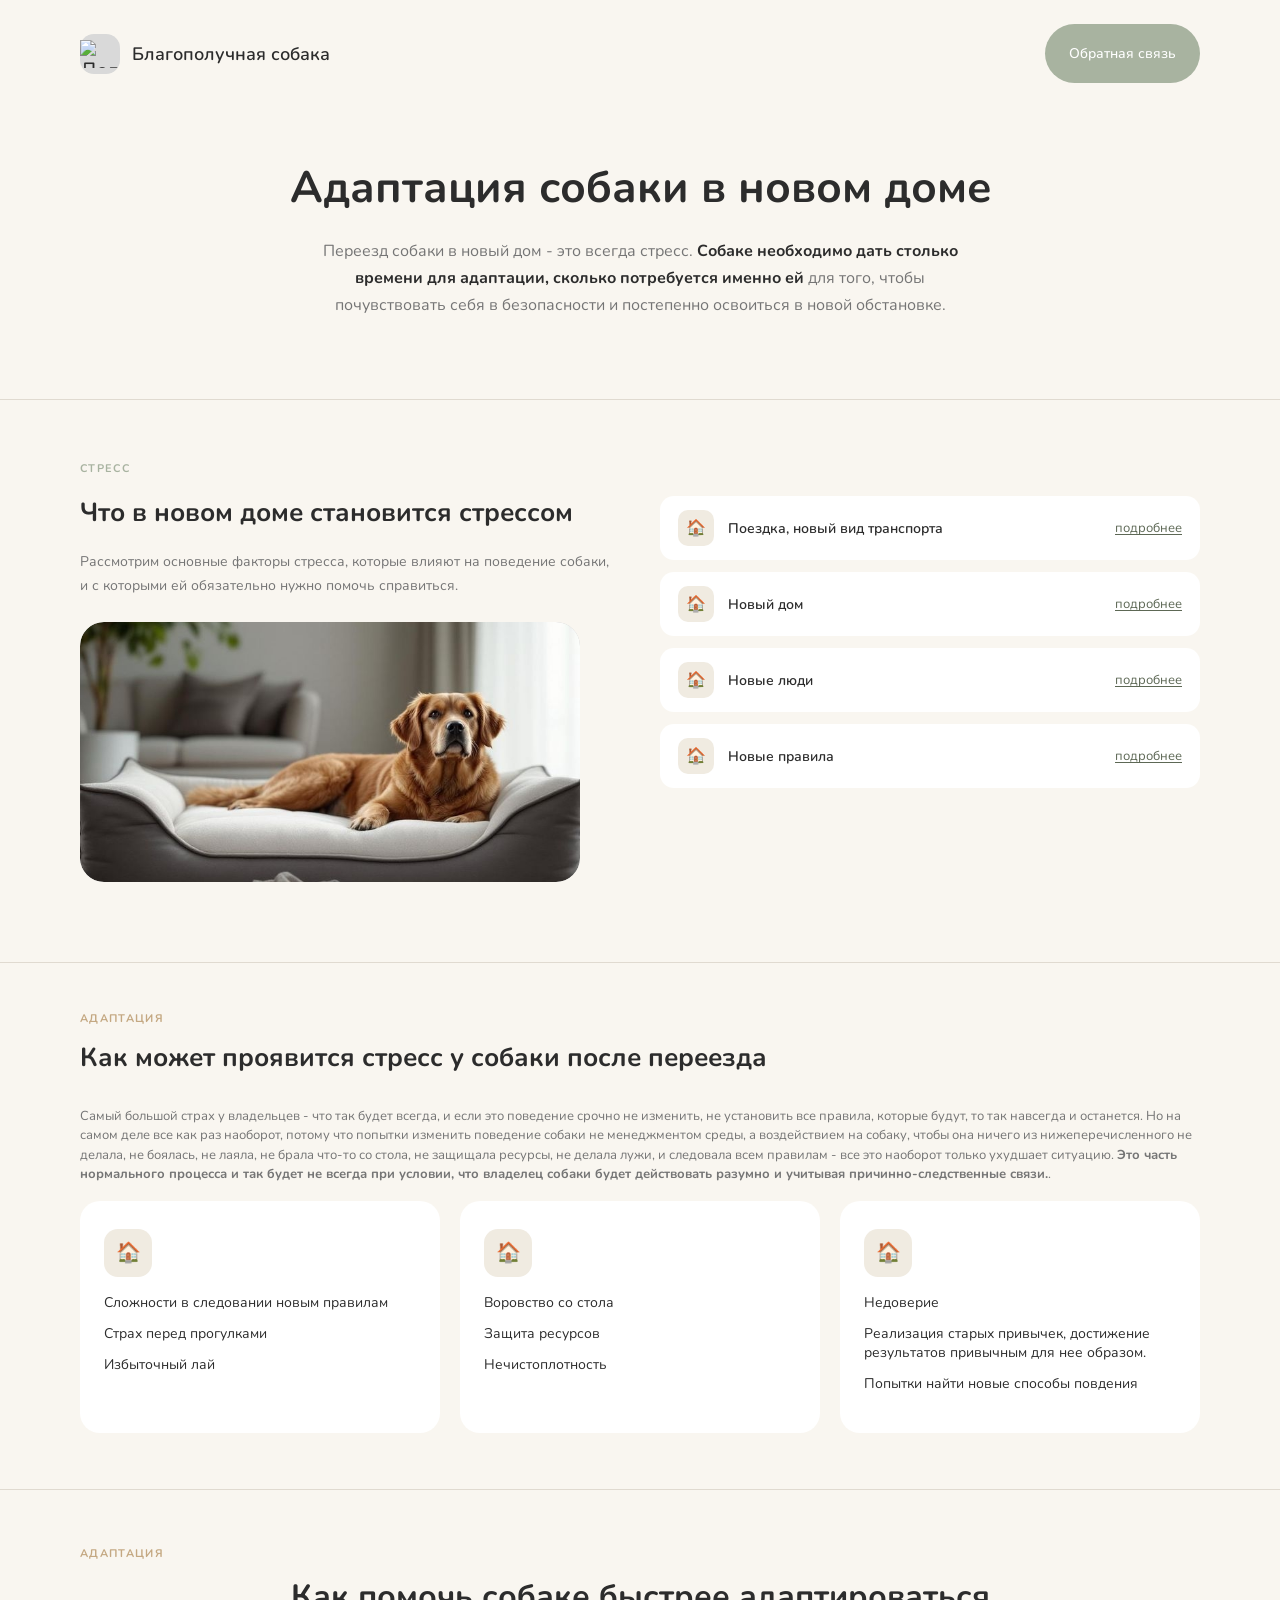
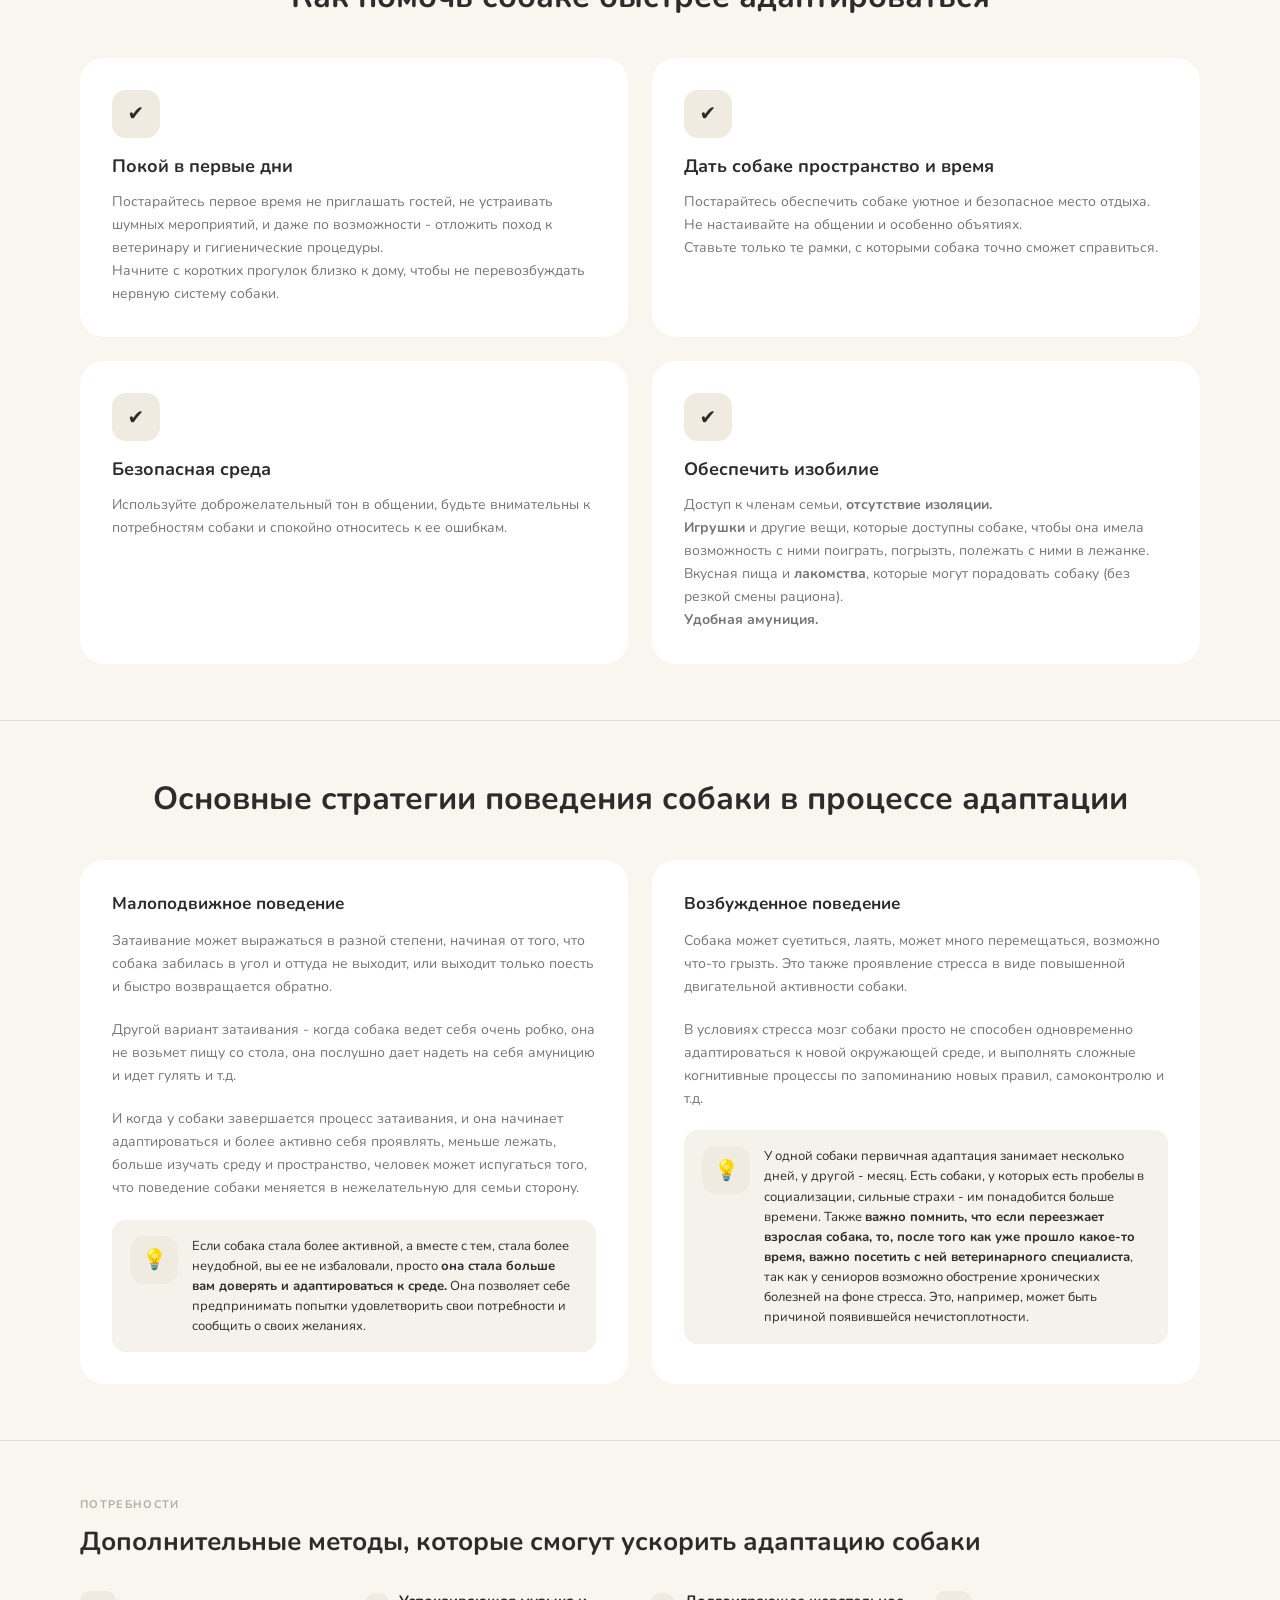
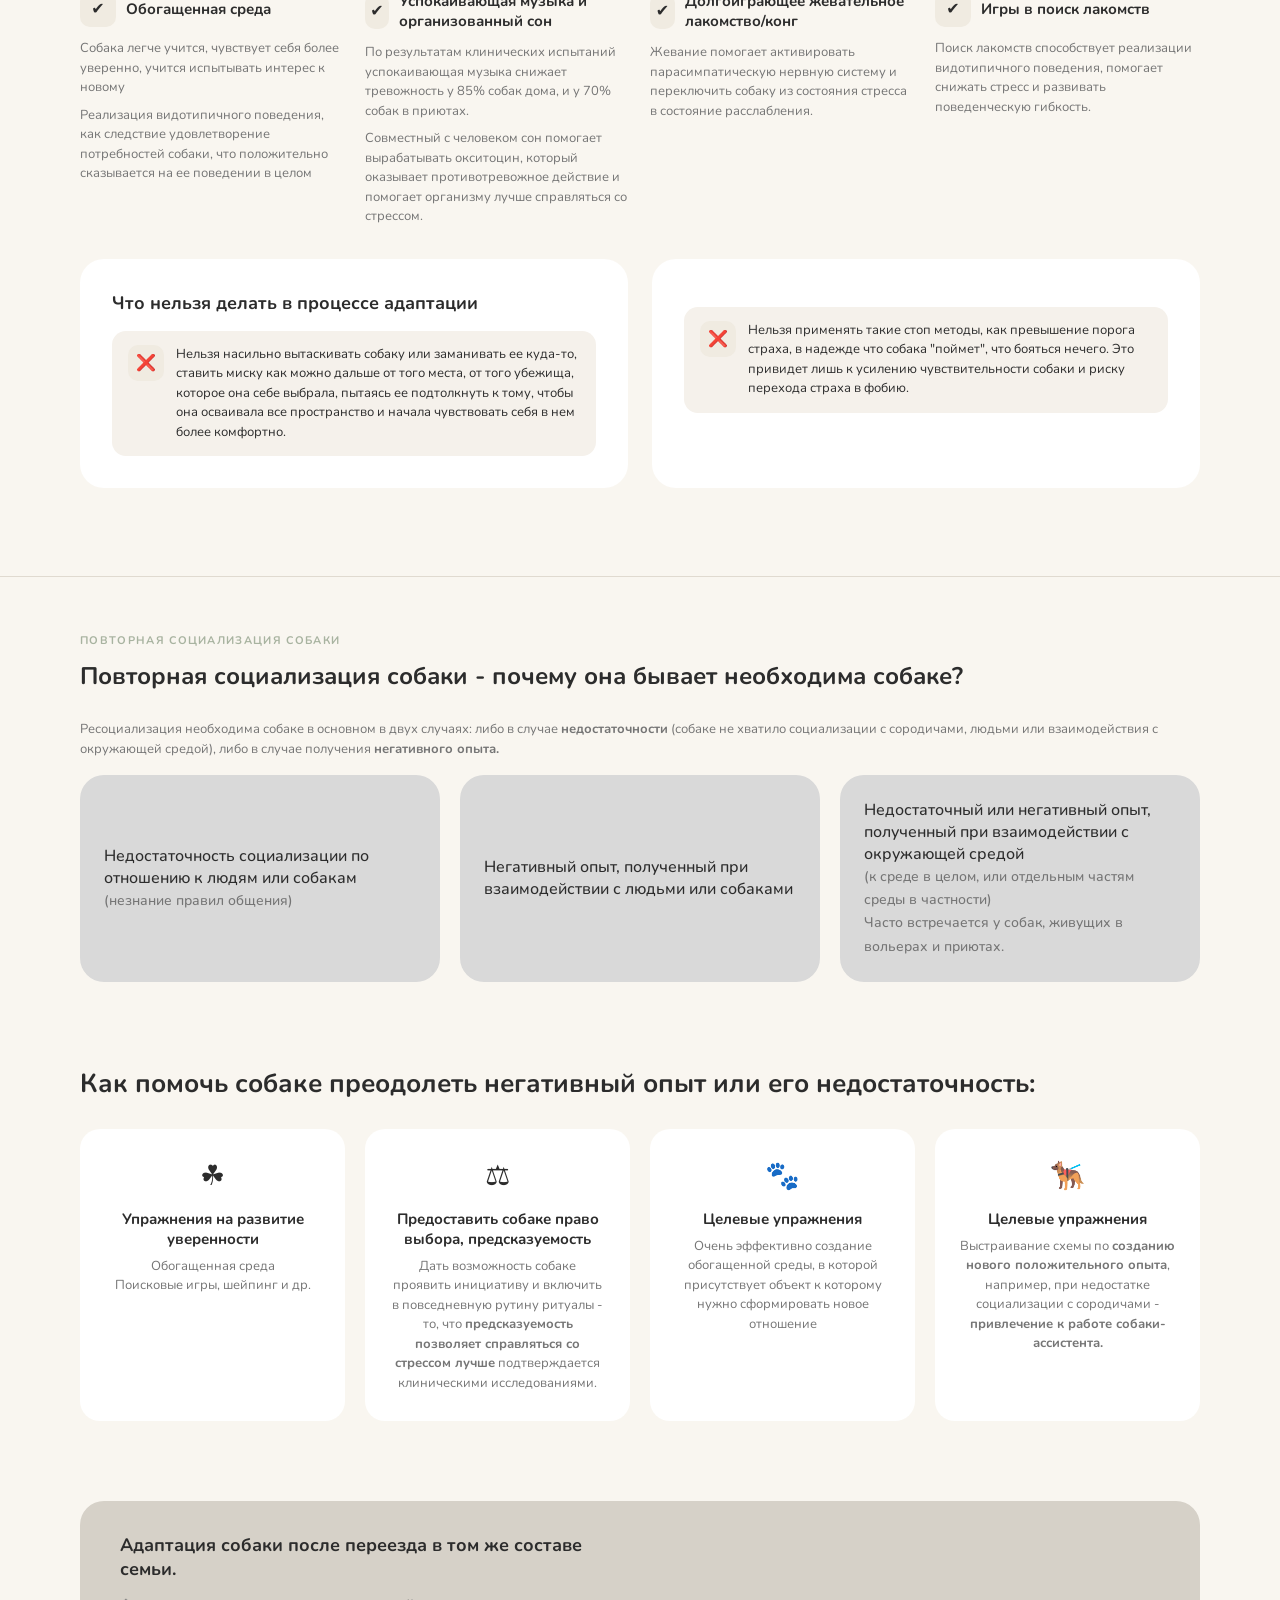
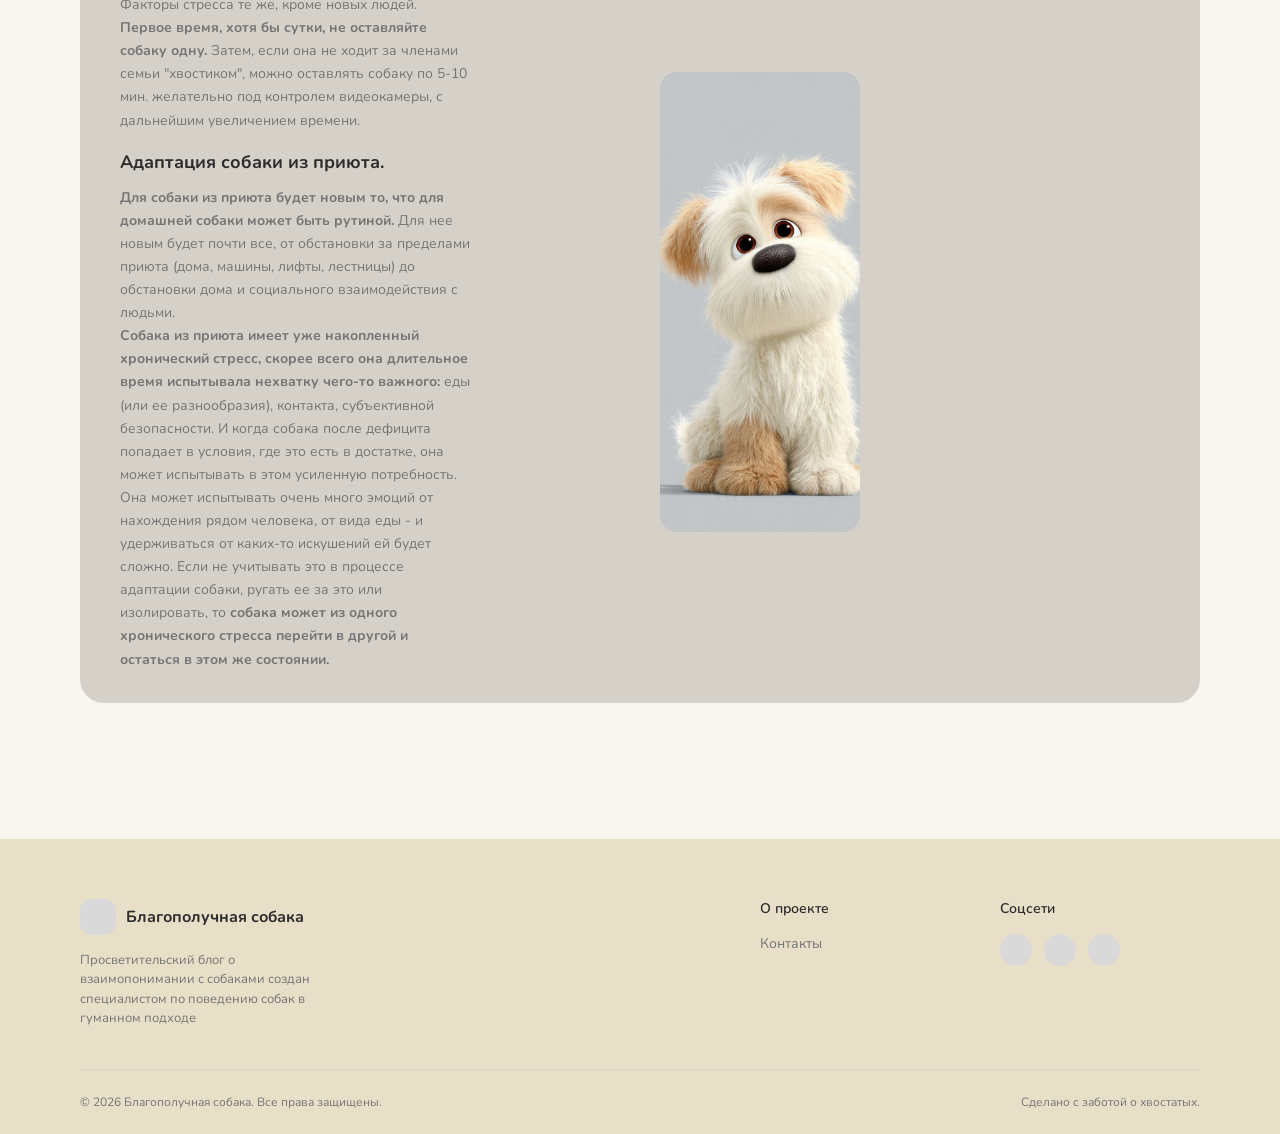
==== adaptation/Адаптация_собаки_—_Благополучная_собака.html @ 2e73b48c "Refactor site structure with shared header and split CSS - Created css/common.css for unified design" ====
<!DOCTYPE html>
<html lang="ru">
<head>
    <meta charset="UTF-8" />
    <meta name="viewport" content="width=device-width, initial-scale=1.0" />
    <title>Благополучная собака — Адаптация собаки в новом доме</title>
    <link rel="preconnect" href="https://fonts.googleapis.com" />
    <link rel="preconnect" href="https://fonts.gstatic.com" crossorigin />
    <link href="https://fonts.googleapis.com/css2?family=Nunito:wght@400;500;600;700;800&display=swap" rel="stylesheet" />
<link rel="stylesheet" href="../css/common.css">
    <link rel="stylesheet" href="./style_adaptation.css">
</head>
<body class="page">

<!-- ОБЩИЙ HEADER (одинаков на всех страницах) -->
        <header class="container header">
            <a class="header-left" href="%(p)sindex.html">
                <div class="logo-circle">
                    <img src="%(p)slogo.png" alt="Логотип — Благополучная собака">
                </div>
                <div class="brand-name">Благополучная собака</div>
            </a>
            <div class="header-right">
                <nav class="nav"></nav>
                <a href="https://forms.gle/RQvBHuGSBAH4rzZR6" class="header-contacts-btn">Обратная связь</a>
            </div>
        </header>

    <main>

        <!-- ====== ARTICLE HERO ====== -->
        <div class="container">
            <div class="article-hero">
                <h1 class="article-hero-title">Адаптация собаки в новом доме</h1>
                <p class="article-hero-lead">
                    Переезд собаки в новый дом - это всегда стресс. <strong>Собаке необходимо дать столько времени для адаптации, сколько потребуется именно ей</strong> для того, чтобы почувствовать себя в безопасности и постепенно освоиться в новой обстановке.
                </p>
            </div>
        </div>

        <hr class="section-divider" />

        <!-- ====== ЧТО СТАНОВИТСЯ СТРЕССОМ ====== -->
        <div class="container">
            <div class="stress-section">
                <span class="section-label">СТРЕСС</span>
                <div class="stress-grid">
                    <div class="stress-left">
                        <h2 class="stress-section-title">Что в новом доме становится стрессом</h2>
                        <p class="stress-text">
                            Рассмотрим основные факторы стресса, которые влияют на поведение собаки, и с которыми ей обязательно нужно помочь справиться.
                        </p>
						<div class="detail-hero-img">
							<img src="./adaptation_assets/calm-dog2.jpg" alt="Собака расслаблена" loading="lazy">
						</div>
                    </div>
                    <div class="stress-right">
                        <div class="stress-item">
                            <div class="stress-item-icon">🏠</div>
                            <div class="stress-item-body">
                                <span class="stress-item-text">Поездка, новый вид транспорта</span>
                                <button type="button" class="stress-item-more" data-stress-detail="Поездка на автомобиле или другом виде транспорте может быть для собаки первой и это само по себе может быть стрессом. Стресс снижается, если есть возможность знакомства с автомобилем, потепенного приучения к поездке и чтобы знакомый человек был рядом.">подробнее</button>
                            </div>
                        </div>
                        <div class="stress-item">
                            <div class="stress-item-icon">🏠</div>
                            <div class="stress-item-body">
                                <span class="stress-item-text">Новый дом</span>
                                <button type="button" class="stress-item-more" data-stress-detail="Новая обстановка и запахи. Если собака попала домой с улицы, то для нее этот стресс фактор будет более выражен, так как новым для нее будет все: понимание что такое мебель, почему пространство разделено и т.д. В идеале познакомить собаку с домом заранее, дать возможность все обнюхать, пожевать какое-то лакомство, поиграть в поиск, включить успокаивающую музыку и др.">подробнее</button>
                            </div>
                        </div>
                        <div class="stress-item">
                            <div class="stress-item-icon">🏠</div>
                            <div class="stress-item-body">
                                <span class="stress-item-text">Новые люди</span>
                                <button type="button" class="stress-item-more" data-stress-detail="Если вы хотите пригласить собаку в свою семью, лучше приехать к собаке для знакомства заранее, в идеале - несколько раз, чтобы познакомиться друг с другом, погулять, предложить приятные совместные впечатления и создать базу для дальнейших доверительных отношений.">подробнее</button>
                            </div>
                        </div>
                        <div class="stress-item">
                            <div class="stress-item-icon">🏠</div>
                            <div class="stress-item-body">
                                <span class="stress-item-text">Новые правила</span>
                                <button type="button" class="stress-item-more" data-stress-detail="В каждом доме могут быть свои правила к которым собаке нужно будет постепенно адаптироваться, тем более если для собаки будет новым даже само понятие дома. Главное условие здесь - снижение требований к собаке.">подробнее</button>
                            </div>
                        </div>
                    </div>
                </div>
            </div>
        </div>

        <hr class="section-divider" />

        <!-- ====== ИСТОРИЯ / ОТКУДА ПРИЕХАЛА ====== -->
        <div class="container">
            <div class="history-section">
                <span class="history-label">АДАПТАЦИЯ</span>
                <h2 class="history-title">Как может проявится стресс у собаки после переезда</h2>
                <p class="history-card-text">Самый большой страх у владельцев - что так будет всегда, и если это поведение срочно не изменить, не установить все правила, которые будут, то так навсегда и останется. Но на самом деле все как раз наоборот, потому что попытки изменить поведение собаки не менеджментом среды, а воздействием на собаку, чтобы она ничего из нижеперечисленного не делала, не боялась, не лаяла, не брала что-то со стола, не защищала ресурсы, не делала лужи, и следовала всем правилам - все это наоборот только ухудшает ситуацию. <strong>Это часть нормального процесса и так будет не всегда при условии, что владелец собаки будет действовать разумно и учитывая причинно-следственные связи.</strong>. </p>
                <div class="history-cards">
                    <div class="history-card">
                        <div class="history-card-icon">🏠</div>
                        <div class="history-card-title">Сложности в следовании новым правилам</div>
                        <div class="history-card-title">Страх перед прогулками</div>
                        <div class="history-card-title">Избыточный лай</div>

                     </div>
                    <div class="history-card">
                        <div class="history-card-icon">🏠</div>
                        <div class="history-card-title">Воровство со стола</div>
                        <div class="history-card-title">Защита ресурсов</div>
                        <div class="history-card-title">Нечистоплотность</div>

                    </div>
                    <div class="history-card">
                        <div class="history-card-icon">🏠</div>
                        <div class="history-card-title">Недоверие</div>
                        <div class="history-card-title">Реализация старых привычек, достижение результатов привычным для нее образом.</div>
                        <div class="history-card-title">Попытки найти новые способы повдения</div>
                        
                    </div>
                  
                </div>
            </div>
        </div>

        <hr class="section-divider" />

        <!-- ====== АДАПТАЦИЯ ====== -->
        <div class="container">
            <div class="prepare-section">
                <span class="history-label">АДАПТАЦИЯ</span>
                <h2 class="prepare-section-title">Как помочь собаке быстрее адаптироваться</h2>
                <div class="prepare-grid">
                    <div class="prepare-card">
                        <div class="history-card-icon">✔️</div>
                        <h3 class="prepare-card-title">Покой в первые дни</h3>
                        <p class="prepare-card-text">Постарайтесь первое время не приглашать гостей, не устраивать шумных мероприятий, и даже по возможности - отложить поход к ветеринару и гигиенические процедуры.</p>
                        <p class="prepare-card-text">Начните с коротких прогулок близко к дому, чтобы не перевозбуждать нервную систему собаки.</p>
                    </div>
                    <div class="prepare-card">
                        <div class="history-card-icon">✔️</div>
                        <h3 class="prepare-card-title">Дать собаке пространство и время</h3>
                        <p class="prepare-card-text">Постарайтесь обеспечить собаке уютное и безопасное место отдыха.</p>
                        <p class="prepare-card-text">Не настаивайте на общении и особенно объятиях.</p>
                        <p class="prepare-card-text">Ставьте только те рамки, с которыми собака точно сможет справиться.</p>
                    </div>
                    <div class="prepare-card">
                        <div class="history-card-icon">✔️</div>
                        <h3 class="prepare-card-title">Безопасная среда</h3>
                        <p class="prepare-card-text">Используйте доброжелательный тон в общении, будьте внимательны к потребностям собаки и спокойно относитесь к ее ошибкам.</p>
                    </div>
                    <div class="prepare-card">
                        <div class="history-card-icon">✔️</div>
                        <h3 class="prepare-card-title">Обеспечить изобилие</h3>
                        <p class="prepare-card-text">Доступ к членам семьи, <strong>отсутствие изоляции.</strong></p>
                        <p class="prepare-card-text"><strong>Игрушки</strong> и другие вещи, которые доступны собаке, чтобы она имела возможность с ними поиграть, погрызть, полежать с ними в лежанке.</p>
                        <p class="prepare-card-text">Вкусная пища и <strong>лакомства</strong>, которые могут порадовать собаку (без резкой смены рациона).</p>
                        <p class="prepare-card-text"><strong>Удобная амуниция.</strong></p>

                    </div>
                </div>
            </div>
        </div>

        <hr class="section-divider" />

        <!-- ====== ПЕРВЫЕ ДНИ ====== -->
        <div class="container">
            <div class="first-days-section" style="padding-top: 56px;">
                <h2 class="prepare-section-title">Основные стратегии поведения собаки в процессе адаптации</h2>
                <div class="first-days-grid">
                    <div class="first-days-card">
                        <h3 class="first-days-card-title">Малоподвижное поведение</h3>
                        <p class="first-days-card-text">
                            Затаивание может выражаться в разной степени, начиная от того, что собака забилась в угол и оттуда не выходит, или выходит только поесть и быстро возвращается обратно.</p>
                        <p class="first-days-card-text">
                            Другой вариант затаивания - когда собака ведет себя очень робко, она не возьмет пищу со стола, она послушно дает надеть на себя амуницию и идет гулять и т.д.</p>
                            <p class="first-days-card-text">
                            И когда у собаки завершается процесс затаивания, и она начинает адаптироваться и более активно себя проявлять, меньше лежать, больше изучать среду и пространство, человек может испугаться того, что поведение собаки меняется в нежелательную для семьи сторону.</p>
                            <div class="first-days-tip">
                            <div class="first-days-tip-icon">💡</div>
                            <p class="first-days-tip-text">Если собака стала более активной, а вместе с тем, стала более неудобной, вы ее не избаловали, просто <strong>она стала больше вам доверять и адаптироваться к среде.</strong> Она позволяет себе предпринимать попытки удовлетворить свои потребности и сообщить о своих желаниях.</p>
                        </div>
                    </div>
                    <div class="first-days-card">
                        <h3 class="first-days-card-title">Возбужденное поведение</h3>
                        <p class="first-days-card-text">
                            Собака может суетиться, лаять, может много перемещаться, возможно что-то грызть. Это также проявление стресса в виде повышенной двигательной активности собаки.</p>
                        </p>
                        <p class="first-days-card-text">В условиях стресса мозг собаки просто не способен одновременно адаптироваться к новой окружающей среде, и выполнять сложные когнитивные процессы по запоминанию новых правил, самоконтролю и т.д.</p>
                        <div class="first-days-tip">
                            <div class="first-days-tip-icon">💡</div>
                            <p class="first-days-tip-text">У одной собаки первичная адаптация занимает несколько дней, у другой - месяц. Есть собаки, у которых есть пробелы в социализации, сильные страхи - им понадобится больше времени. Также <strong>важно помнить, что если переезжает взрослая собака, то, после того как уже прошло какое-то время, важно посетить с ней ветеринарного специалиста</strong>, так как у сениоров возможно обострение хронических болезней на фоне стресса. Это, например, может быть причиной появившейся нечистоплотности.</p>
                        </div>
                    </div>
                </div>
            </div>
        </div>

        <!-- ====== БЛОК БЕЗОПАСНОСТЬ ====== -->


        <hr class="section-divider" />

        <!-- ====== АДАПТАЦИЯ ====== -->
        <div class="container">
            <div class="needs-section" style="padding-top: 56px;">
                <span class="needs-label">ПОТРЕБНОСТИ</span>
                <h2 class="needs-title">Дополнительные методы, которые смогут ускорить адаптацию собаки</h2>
                
                <div class="needs-row">
                    <div class="need-item">
                        <div class="need-icon-wrap">
                            <div class="need-icon">✔️</div>
                            <span class="need-title">Обогащенная среда</span>
                        </div>
                        <p class="need-text">Собака легче учится, чувствует себя более уверенно, учится испытывать интерес к новому</p>
                        <p class="need-text">Реализация видотипичного поведения, как следствие удовлетворение потребностей собаки, что положительно сказывается на ее поведении в целом</p>
                    </div>
                    <div class="need-item">
                        <div class="need-icon-wrap">
                            <div class="need-icon">✔️</div>
                            <span class="need-title">Успокаивающая музыка и организованный сон</span>
                        </div>
                        <p class="need-text">По результатам клинических испытаний успокаивающая музыка снижает тревожность у 85% собак дома, и у 70% собак в приютах.</p>
                        <p class="need-text">Совместный с человеком сон помогает вырабатывать окситоцин, который оказывает противотревожное действие и помогает организму лучше справляться со стрессом.</p>
                    </div>
                    <div class="need-item">
                        <div class="need-icon-wrap">
                            <div class="need-icon">✔️</div>
                            <span class="need-title">Долгоиграющее жевательное лакомство/конг</span>
                        </div>
                        <p class="need-text">Жевание помогает активировать парасимпатическую нервную систему и переключить собаку из состояния стресса в состояние расслабления.</p>
                    </div>
                    <div class="need-item">
                        <div class="need-icon-wrap">
                            <div class="need-icon">✔️</div>
                            <span class="need-title">Игры в поиск лакомств</span>
                        </div>
                        <p class="need-text">Поиск лакомств способствует реализации видотипичного поведения, помогает снижать стресс и развивать поведенческую гибкость.</p>
                    </div>
                </div>

                <!-- Как общаться / Баланс -->
                <div class="info-two-col">
                    <div class="info-col-card">
                        <h4 class="info-col-title">Что нельзя делать в процессе адаптации</h4>
                        <div class="info-col-tip">
                            <div class="info-col-tip-icon">❌</div>
                            <p class="info-col-tip-text">Нельзя насильно вытаскивать собаку или заманивать ее куда-то, ставить миску как можно дальше от того места, от того убежища, которое она себе выбрала, пытаясь ее подтолкнуть к тому, чтобы она осваивала все пространство и начала чувствовать себя в нем более комфортно.</p>
                        </div>
                    </div>
                    <div class="info-col-card">
                        <div class="info-col-tip">
                            <div class="info-col-tip-icon">❌</div>
                            <p class="info-col-tip-text">Нельзя применять такие стоп методы, как превышение порога страха, в надежде что собака "поймет", что бояться нечего. Это привидет лишь к усилению чувствительности собаки и риску перехода страха в фобию.</p>
                        </div>
                    </div>
                       
                    </div>
                </div>
            </div>
        </div>

        <hr class="section-divider" />

        <!-- ====== ЧТО УХУДШАЕТ ====== -->
        <div class="container">
            <div class="worsens-section" style="padding-top: 56px;">
                <span class="worsens-label">Повторная социализация собаки</span>
                <h2 class="worsens-title">Повторная социализация собаки - почему она бывает необходима собаке?</h2>
                <div class="worsens-card-text">Ресоциализация необходима собаке в основном в двух случаях: либо в случае <strong>недостаточности</strong> (собаке не хватило социализации с сородичами, людьми или взаимодействия с окружающей средой), либо в случае получения <strong>негативного опыта.</strong></div>
                <div class="worsens-grid">
                    <div class="worsens-card">Недостаточность социализации по отношению к людям или собакам
                        <p class="prepare-card-text">(незнание правил общения)</div>
                    <div class="worsens-card">Негативный опыт, полученный при взаимодействии с людьми или собаками
                    </div>
                    <div class="worsens-card">Недостаточный или негативный опыт, полученный при взаимодействии с окружающей средой
                        <p class="prepare-card-text">(к среде в целом, или отдельным частям среды в частности)</p>
                        <p class="prepare-card-text">Часто встречается у собак, живущих в вольерах и приютах.</div>
                </div>
            </div>
        </div>

        <!-- ====== РЕЗУЛЬТАТ ====== -->
        <div class="container">
            <div class="result-section" style="padding-top: 0px;">
                <h2 class="result-title">Как помочь собаке преодолеть негативный опыт или его недостаточность:</h2>
                <div class="result-grid">
                    <div class="result-card">
                        <div class="result-card-icon">☘️</div>
                        <div class="result-card-title">Упражнения на развитие уверенности</div>
                        <p class="result-card-text"></p>
                        <p class="result-card-text">Обогащенная среда</p>
                        <p class="result-card-text">Поисковые игры, шейпинг и др.</p>
                    </div>
                    <div class="result-card">
                        <div class="result-card-icon">⚖️</div>
                        <div class="result-card-title">Предоставить собаке право выбора, предсказуемость</div>
                        <p class="result-card-text">Дать возможность собаке проявить инициативу и включить в повседневную рутину ритуалы - то, что <strong>предсказуемость позволяет справляться со стрессом лучше</strong> подтверждается клиническими исследованиями.</p>
                    </div>
                    <div class="result-card">
                        <div class="result-card-icon">🐾</div>
                        <div class="result-card-title">Целевые упражнения</div>
                        <p class="result-card-text">Очень эффективно создание обогащенной среды, в которой присутствует объект к которому нужно сформировать новое отношение</p>
                    </div>
                    <div class="result-card">
                        <div class="result-card-icon">🐕‍🦺</div>
                        <div class="result-card-title">Целевые упражнения</div>
                        <p class="result-card-text">Выстраивание схемы по <strong>созданию нового положительного опыта</strong>, например, при недостатке социализации с сородичами - <strong>привлечение к работе собаки-ассистента.</strong></p>
                    </div>
                </div>
            </div>
             <div class="worsens-card-wide">
                    <div>
                        <h3 class="worsens-card-wide-title">Адаптация собаки после переезда в том же составе семьи.</h3>
                        <p class="worsens-card-wide-text">Факторы стресса те же, кроме новых людей.</p>
                        <p class="worsens-card-wide-text"><strong>Первое время, хотя бы сутки, не оставляйте собаку одну.</strong> Затем, если она не ходит за членами семьи "хвостиком", можно оставлять собаку по 5-10 мин. желательно под контролем видеокамеры, с дальнейшим увеличением времени.</p>
                        <h3 class="worsens-card-wide-title" style="margin-top:18px";>Адаптация собаки из приюта.</h3>
                        <p class="worsens-card-wide-text"><strong>Для собаки из приюта будет новым то, что для домашней собаки может быть рутиной.</strong> Для нее новым будет почти все, от обстановки за пределами приюта (дома, машины, лифты, лестницы) до обстановки дома и социального взаимодействия с людьми.
                            <p class="worsens-card-wide-text"><strong>Собака из приюта имеет уже накопленный хронический стресс, скорее всего она длительное время испытывала нехватку чего-то важного:</strong> еды (или ее разнообразия), контакта, субъективной безопасности. И когда собака после дефицита попадает в условия, где это есть в достатке, она может испытывать в этом усиленную потребность. Она может испытывать очень много эмоций от нахождения рядом человека, от вида еды - и удерживаться от каких-то искушений ей будет сложно.
    Если не учитывать это в процессе адаптации собаки, ругать ее за это или изолировать, то <strong>собака может из одного хронического стресса перейти в другой и остаться в этом же состоянии.</strong>   
                    </div>
                    <div class="worsens-card-wide-image">
                        <img src="./adaptation_assets/priyut.jpg"  alt="Щенок исследует траву — период активной социализации" loading="lazy">
                    </div>
                </div>
        </div>

    </main>


    <!-- FOOTER -->
        <footer class="footer-wrapper" id="contacts">
            <div class="container footer">
                <div class="footer-top">
                    <div class="footer-logo-block">
                        <div class="footer-logo">
                            <div class="footer-logo-icon"></div>
                            <div class="footer-logo-text">Благополучная собака</div>
                        </div>
                        <p class="footer-description">
                            Просветительский блог о взаимопонимании с собаками создан специалистом по поведению собак в гуманном подходе
                        </p>
                    </div>
                    <div>
                    </div>
                    <div>
                        <div class="footer-column-title">О проекте</div>
                        <div class="footer-links">
                            <a href="#contacts">Контакты</a>
                        </div>
                    </div>
                    <div>
                        <div class="footer-column-title">Соцсети</div>
                        <div class="footer-socials">
                            <div class="footer-social-icon"></div>
                            <div class="footer-social-icon"></div>
                            <div class="footer-social-icon"></div>
                        </div>
                    </div>
                </div>
                <div class="footer-divider"></div>
                <div class="footer-bottom">
                    <span>© 2026 Благополучная собака. Все права защищены.</span>
                    <span>Сделано с заботой о хвостатых.</span>
                </div>
            </div>
        </footer>

<div class="stress-modal" id="stress-detail-modal" role="dialog" aria-modal="true" aria-labelledby="stress-detail-modal-title" aria-hidden="true">
    <div class="stress-modal-backdrop" data-close-modal></div>
    <div class="stress-modal-dialog">
        <button type="button" class="stress-modal-close" data-close-modal aria-label="Закрыть">×</button>
        <h3 class="stress-modal-title" id="stress-detail-modal-title">Подробнее</h3>
        <p class="stress-modal-text" id="stress-detail-modal-text"></p>
    </div>
</div>

<script>
(function () {
    var modal = document.getElementById('stress-detail-modal');
    var modalText = document.getElementById('stress-detail-modal-text');
    var stressRight = document.querySelector('.stress-right');
    if (!modal || !modalText || !stressRight) return;

    function openStressModal(text) {
        modalText.textContent = text;
        modal.classList.add('is-open');
        modal.setAttribute('aria-hidden', 'false');
        document.body.style.overflow = 'hidden';
    }

    function closeStressModal() {
        modal.classList.remove('is-open');
        modal.setAttribute('aria-hidden', 'true');
        document.body.style.overflow = '';
    }

    stressRight.addEventListener('click', function (e) {
        var btn = e.target.closest('.stress-item-more[data-stress-detail]');
        if (!btn) return;
        openStressModal(btn.getAttribute('data-stress-detail') || '');
    });

    modal.querySelectorAll('[data-close-modal]').forEach(function (el) {
        el.addEventListener('click', closeStressModal);
    });

    document.addEventListener('keydown', function (e) {
        if (e.key === 'Escape' && modal.classList.contains('is-open')) {
            closeStressModal();
        }
    });
})();
</script>    <script src="../js/common.js"></script>
</body>
</html>
---- css/common.css ----
/* ============================================================
   ОБЩИЕ СТИЛИ САЙТА «БЛАГОПОЛУЧНАЯ СОБАКА»
   Подключается на всех страницах ПЕРЕД страницным стилем:
   <link rel="stylesheet" href="../css/common.css">  (вложенные страницы)
   <link rel="stylesheet" href="./css/common.css">   (главная)
   ============================================================ */

/* ---------- Дизайн-токены ---------- */
:root {
    --bg-main: #F9F6F0;
    --bg-white: #FFFFFF;
    --bg-dark-green: #5D6855;
    --bg-light-olive: #A8B3A0;
    --bg-footer: #E8DFC9;
    --text-dark: #2C2C2C;
    --text-gray: #757575;
    --accent-badge: #E8DFC9;
    --border-soft: #CCCCCC;
    --radius-card: 24px;
    --radius-button: 40px;
}

/* ---------- Reset / base ---------- */
* {
    margin: 0;
    padding: 0;
    box-sizing: border-box;
}

body {
    font-family: "Nunito", system-ui, -apple-system, BlinkMacSystemFont, "Segoe UI", sans-serif;
    background: var(--bg-main);
    color: var(--text-dark);
    -webkit-font-smoothing: antialiased;
}

img {
    max-width: 100%;
}

.page {
    min-height: 100vh;
    display: flex;
    flex-direction: column;
}

.container {
    width: 100%;
    max-width: 1200px;
    margin: 0 auto;
    padding: 0 40px;
}

.image-placeholder {
    width: 100%;
    background: #D9D9D9;
}

/* ============================================================
   ОБЩИЙ HEADER (одинаков на всех страницах)
   ============================================================ */
.header {
    display: flex;
    justify-content: space-between;
    align-items: center;
    gap: 16px;
    padding-top: calc(24px + env(safe-area-inset-top));
    padding-bottom: 24px;
}

.header-left {
    display: flex;
    align-items: center;
    gap: 12px;
    text-decoration: none;
    color: var(--text-dark);
}

.logo-circle {
    flex-shrink: 0;
    width: 40px;
    height: 40px;
    border-radius: 14px;
    background: #D9D9D9;
    display: flex;
    align-items: center;
    justify-content: center;
    font-size: 22px;
}

.logo-circle img {
    height: 70%;
}

.brand-name {
    font-size: 18px;
    font-weight: 600;
}

.header-right {
    display: flex;
    align-items: center;
    gap: 24px;
}

.nav {
    display: flex;
    gap: 32px;
    font-size: 15px;
}

.nav a {
    text-decoration: none;
    color: var(--text-dark);
}

.nav a:hover {
    color: var(--bg-light-olive);
}

.header-contacts-btn {
    display: inline-block;
    background: var(--bg-light-olive);
    color: #FFFFFF;
    text-decoration: none;
    white-space: nowrap;
    border-radius: var(--radius-button);
    padding: 20px 24px;
    border: none;
    font-size: 14px;
    font-weight: 500;
    cursor: pointer;
}

/* ---------- Header: адаптив ---------- */
@media (max-width: 720px) {
    .header {
        flex-wrap: wrap;
        row-gap: 12px;
    }

    .header-right {
        gap: 12px;
    }

    .nav {
        width: 100%;
        order: 3;
        flex-wrap: wrap;
        row-gap: 8px;
        font-size: 14px;
    }

    .brand-name {
        font-size: 16px;
    }

    .header-contacts-btn {
        padding: 12px 18px;
        font-size: 13px;
    }
}

@media (max-width: 480px) {
    .brand-name {
        font-size: 15px;
    }

    .logo-circle {
        width: 34px;
        height: 34px;
    }
}

/* ============================================================
   ОБЩИЕ КНОПКИ HERO (используются на нескольких страницах)
   ============================================================ */
.hero-buttons {
    display: flex;
    flex-wrap: wrap;
    gap: 16px;
}

.hero-btn-primary {
    background: var(--bg-light-olive);
    color: #FFFFFF;
    text-decoration: none;
    border-radius: var(--radius-button);
    padding: 14px 28px;
    font-weight: 500;
    border: none;
    cursor: pointer;
    font-size: 15px;
    font-family: inherit;
}

.hero-btn-secondary {
    background: transparent;
    border: 1px solid var(--border-soft);
    color: var(--text-gray);
    text-decoration: none;
    border-radius: var(--radius-button);
    padding: 14px 28px;
    font-weight: 500;
    cursor: pointer;
    font-size: 15px;
    font-family: inherit;
}

/* ============================================================
   МОДАЛКА «О ПРОЕКТЕ» (общая для всех страниц)
   ============================================================ */
.about-modal {
    position: fixed;
    inset: 0;
    display: none;
    align-items: center;
    justify-content: center;
    padding: 20px;
    z-index: 2000;
}

.about-modal.is-open {
    display: flex;
}

.about-modal__backdrop {
    position: absolute;
    inset: 0;
    background: rgba(0, 0, 0, 0.42);
}

.about-modal__dialog {
    position: relative;
    z-index: 1;
    width: 100%;
    max-width: 520px;
    background: #fff;
    border-radius: 18px;
    padding: 24px 24px 20px;
    box-shadow: 0 18px 46px rgba(0, 0, 0, 0.16);
}

.about-modal__title {
    margin: 0 28px 14px 0;
    font-size: 20px;
}

.about-modal__close {
    position: absolute;
    top: 10px;
    right: 10px;
    border: 0;
    background: transparent;
    font-size: 26px;
    line-height: 1;
    cursor: pointer;
}

.about-modal__content p {
    margin: 0 0 10px;
    font-size: 15px;
    line-height: 1.5;
    color: #444;
}

/* ============================================================
   ОБЩИЕ АДАПТИВНЫЕ ОТСТУПЫ КОНТЕЙНЕРА
   ============================================================ */
@media (max-width: 960px) {
    .container {
        padding: 0 24px;
    }
}

@media (max-width: 720px) {
    .container {
        padding: 0 20px;
    }
}
---- adaptation/style_adaptation.css ----
:root {
            --bg-main: #F9F6F0;
            --bg-white: #FFFFFF;
            --bg-dark-green: #5D6855;
            --bg-light-olive: #A8B3A0;
            --bg-footer: #E8DFC9;
            --text-dark: #2C2C2C;
            --text-gray: #757575;
            --accent-badge: #E8DFC9;
            --border-soft: #CCCCCC;
            --radius-card: 24px;
            --radius-button: 40px;
        }

* {
            margin: 0;
            padding: 0;
            box-sizing: border-box;
        }

body {
            font-family: "Nunito", system-ui, -apple-system, BlinkMacSystemFont, "Segoe UI", sans-serif;
            background: var(--bg-main);
            color: var(--text-dark);
            -webkit-font-smoothing: antialiased;
        }

.page {
            min-height: 100vh;
            display: flex;
            flex-direction: column;
        }

.container {
            width: 100%;
            max-width: 1200px;
            margin: 0 auto;
            padding: 0 40px;
        }

.image-placeholder {
            width: 100%;
            background: #D9D9D9;
        }

/* HEADER */
        .header {
            display: flex;
            justify-content: space-between;
            align-items: center;
            padding-block: 24px;
        }

.detail-hero-img {
		border-radius: var(--radius-card);
		overflow: hidden;
		height: 260px;
		width: 500px;
		background: #D9D9D9;
		margin-bottom: 24px;
        margin-top: 24px;
		}

.detail-hero-img img {
        border-radius: var(--radius-card);
        width: 100%;
        height: 100%;
        object-fit: cover;
        display: block;
        }

/* HERO */
        .hero {
            display: grid;
            grid-template-columns: 1fr 1fr;
            gap: 40px;
            align-items: center;
            padding: 60px 0 80px;
        }

.hero-badge {
            display: inline-block;
            background: var(--accent-badge);
            padding: 12px 16px;
            border-radius: 8px;
            font-size: 14px;
            margin-bottom: 24px;
        }

.hero-title {
            font-size: 56px;
            line-height: 1.1;
            font-weight: 700;
            margin-bottom: 24px;
            color: var(--text-dark);
        }

.hero-text {
            font-size: 18px;
            line-height: 1.5;
            color: var(--text-gray);
            margin-bottom: 40px;
            max-width: 90%;
        }

.hero-buttons {
            display: flex;
            gap: 16px;
        }

.hero-btn-primary {
            background: var(--bg-light-olive);
            color: #FFFFFF;
            border-radius: var(--radius-button);
            padding: 14px 28px;
            font-weight: 500;
            border: none;
            cursor: pointer;
            font-size: 15px;
        }

.hero-btn-secondary {
            background: transparent;
            border: 1px solid var(--border-soft);
            color: var(--text-gray);
            border-radius: var(--radius-button);
            padding: 14px 28px;
            font-weight: 500;
            cursor: pointer;
            font-size: 15px;
        }

.hero-image-wrapper {
            border-radius: 40px 120px 40px 40px;
            overflow: hidden;
        }

.hero-image {
            height: 420px;
        }

/* KNOWLEDGE BASE */
        .knowledge-section {
            padding: 60px 0;
        }

.section-header {
            display: flex;
            justify-content: space-between;
            align-items: flex-end;
            margin-bottom: 40px;
        }

.section-pretitle {
            font-size: 20px;
            color: #A8B5A0;
            text-transform: none;
            margin-bottom: 8px;
            font-weight: 700;
        }

.section-title {
            font-size: 36px;
            font-weight: 600;
            max-width: 600px;
        }

.section-link {
            font-size: 15px;
            color: var(--text-gray);
            text-decoration: none;
        }

.topics-grid {
            display: grid;
            grid-template-columns: repeat(3, 1fr);
            gap: 24px;
        }

.topic-card {
            background: var(--bg-white);
            border-radius: var(--radius-card);
            padding: 32px;
            display: flex;
            flex-direction: column;
        }

.topic-icon {
            width: 56px;
            height: 56px;
            border-radius: 20px;
            background: #F0EBE1;
            display: flex;
            align-items: center;
            justify-content: center;
            margin-bottom: 24px;
            font-size: 22px;
        }

.topic-title {
            font-size: 20px;
            font-weight: 600;
            margin-bottom: 12px;
        }

.topic-text {
            font-size: 14px;
            color: var(--text-gray);
            line-height: 1.5;
            margin-bottom: 32px;
            flex-grow: 1;
        }

.topic-more {
            margin-top: auto;
            font-size: 14px;
            color: var(--text-gray);
            text-decoration: none;
        }

/* CTA BANNER */
        .cta-banner {
            background: var(--bg-dark-green);
            border-radius: 32px;
            padding: 48px 64px;
            margin: 40px 0;
            display: flex;
            justify-content: space-between;
            align-items: center;
            gap: 40px;
        }

.cta-left h3 {
            color: #FFFFFF;
            font-size: 32px;
            font-weight: 600;
            margin-bottom: 16px;
        }

.cta-left p {
            color: rgba(255, 255, 255, 0.8);
            font-size: 16px;
            max-width: 400px;
            margin-bottom: 32px;
            line-height: 1.5;
        }

.cta-btn {
            background: #FFFFFF;
            color: var(--bg-dark-green);
            border-radius: var(--radius-button);
            padding: 12px 32px;
            font-weight: 500;
            border: none;
            cursor: pointer;
            font-size: 15px;
        }

.cta-image {
            width: 300px;
            height: 200px;
            border-radius: 24px;
        }

/* ADOPTION / ДОБРЫЕ ДЕЛА */
        .adoption-section {
            background: #FFFFFF;
            padding: 80px 0;
        }

.adoption-header {
            display: flex;
            justify-content: space-between;
            align-items: center;
            margin-bottom: 40px;
        }

.adoption-pretitle {
            color: #D69090;
            font-size: 14px;
            margin-bottom: 8px;
        }

.adoption-title {
            font-size: 36px;
            font-weight: 600;
        }

.adoption-view-all {
            background: transparent;
            border: 1px solid var(--border-soft);
            border-radius: var(--radius-button);
            padding: 8px 20px;
            font-size: 14px;
            cursor: pointer;
            color: var(--text-gray);
        }

.pets-grid {
            display: grid;
            grid-template-columns: repeat(4, 1fr);
            gap: 24px;
        }

.pet-card {
            background: #FFFFFF;
            border-radius: 24px;
            padding: 16px;
            border: 1px solid #F0F0F0;
            display: flex;
            flex-direction: column;
        }

.pet-photo {
            width: 100%;
            aspect-ratio: 1 / 1;
            border-radius: 16px;
            margin-bottom: 16px;
        }

.pet-header {
            display: flex;
            justify-content: space-between;
            align-items: center;
            margin-bottom: 8px;
        }

.pet-name {
            font-size: 18px;
            font-weight: 600;
        }

.pet-age {
            background: var(--accent-badge);
            padding: 4px 10px;
            border-radius: 12px;
            font-size: 12px;
            color: #8A7252;
        }

.pet-desc {
            font-size: 13px;
            color: var(--text-gray);
            line-height: 1.4;
            margin-bottom: 16px;
            display: -webkit-box;
            -webkit-line-clamp: 2;
            -webkit-box-orient: vertical;
            overflow: hidden;
        }

.pet-meet-btn {
            width: 100%;
            background: transparent;
            border: 1px solid var(--border-soft);
            border-radius: var(--radius-button);
            padding: 10px 0;
            color: var(--text-gray);
            font-size: 14px;
            text-align: center;
            cursor: pointer;
        }

/* FOOTER */
        .footer-wrapper {
            background: var(--bg-footer);
            margin-top: 80px;
        }

.footer {
            padding-block: 60px 24px;
        }

.footer-top {
            display: grid;
            grid-template-columns: 2fr 1fr 1fr 1fr;
            gap: 40px;
            margin-bottom: 40px;
        }

.footer-logo-block {
            max-width: 250px;
        }

.footer-logo {
            display: flex;
            align-items: center;
            gap: 10px;
        }

.footer-logo-icon {
            width: 36px;
            height: 36px;
            border-radius: 12px;
            background: #D9D9D9;
        }

.footer-logo-text {
            font-weight: 700;
        }

.footer-description {
            font-size: 13px;
            color: var(--text-gray);
            margin-top: 16px;
            line-height: 1.5;
        }

.footer-column-title {
            font-weight: 600;
            margin-bottom: 16px;
            font-size: 14px;
        }

.footer-links {
            display: flex;
            flex-direction: column;
            gap: 12px;
            font-size: 14px;
        }

.footer-links a {
            color: var(--text-gray);
            text-decoration: none;
        }

.footer-links a:hover {
            color: var(--text-dark);
        }

.footer-socials {
            display: flex;
            gap: 12px;
        }

.footer-social-icon {
            width: 32px;
            height: 32px;
            border-radius: 50%;
            background: #D9D9D9;
        }

.footer-divider {
            border-top: 1px solid rgba(0, 0, 0, 0.05);
            margin-bottom: 24px;
        }

.footer-bottom {
            display: flex;
            justify-content: space-between;
            font-size: 12px;
            color: var(--text-gray);
        }

/* ========================================
           ARTICLE PAGE SPECIFIC STYLES
        ======================================== */

        /* ARTICLE HERO */
        .article-hero {
            padding: 56px 0 48px;
            max-width: 800px;
            margin: 0 auto;
            text-align: center;
        }

.article-hero-title {
            font-size: 44px;
            font-weight: 700;
            line-height: 1.15;
            color: var(--text-dark);
            margin-bottom: 24px;
        }

.article-hero-lead {
            font-size: 16px;
            line-height: 1.7;
            color: var(--text-gray);
            margin-bottom: 32px;
            max-width: 680px;
            margin-left: auto;
            margin-right: auto;
        }

.article-hero-lead strong {
            color: var(--text-dark);
            font-weight: 700;
        }

.article-cta-btn {
            display: inline-block;
            background: var(--bg-dark-green);
            color: #FFFFFF;
            border-radius: var(--radius-button);
            padding: 14px 32px;
            font-size: 15px;
            font-weight: 600;
            border: none;
            cursor: pointer;
            font-family: inherit;
        }

/* DIVIDER */
        .section-divider {
            border: none;
            border-top: 1px solid #E0DAD0;
            margin: 0;
        }

/* SECTION LABEL */
        .section-label {
            display: inline-block;
            font-size: 11px;
            font-weight: 700;
            letter-spacing: 0.12em;
            text-transform: uppercase;
            color: var(--bg-light-olive);
            margin-bottom: 20px;
        }

/* ---- SECTION: ЧТО СТАНОВИТСЯ СТРЕССОМ ---- */
        .stress-section {
            padding: 56px 0;
            color: var(--bg-white);
        }

.stress-grid {
            display: grid;
            grid-template-columns: 1fr 1fr;
            gap: 40px;
            align-items: start;
        }

.stress-left {}

.stress-section-title {
            font-size: 26px;
            font-weight: 700;
            line-height: 1.3;
            color: var(--text-dark);
            margin-bottom: 20px;
        }

.stress-text {
            font-size: 14px;
            color: var(--text-gray);
            line-height: 1.7;
        }

.stress-right {
            display: flex;
            flex-direction: column;
            gap: 12px;
        }

.stress-item {
            display: flex;
            align-items: center;
            gap: 14px;
            background: var(--bg-white);
            border-radius: 14px;
            padding: 14px 18px;
        }

.stress-item-icon {
            width: 36px;
            height: 36px;
            border-radius: 10px;
            background: #F0EBE1;
            flex-shrink: 0;
            display: flex;
            align-items: center;
            justify-content: center;
            font-size: 16px;
        }

.stress-item-text {
            font-size: 14px;
            font-weight: 600;
            color: var(--text-dark);
        }

.stress-item-body {
            flex: 1;
            display: flex;
            align-items: center;
            justify-content: space-between;
            gap: 12px;
            min-width: 0;
        }

.stress-item-more {
            flex-shrink: 0;
            font-size: 13px;
            color: var(--bg-dark-green);
            text-decoration: underline;
            text-underline-offset: 2px;
            background: none;
            border: none;
            padding: 0;
            cursor: pointer;
            font-family: inherit;
        }

.stress-item-more:hover {
            color: var(--text-dark);
        }

/* Модальное окно: стресс-факторы */
        .stress-modal {
            position: fixed;
            inset: 0;
            z-index: 1000;
            display: none;
            align-items: center;
            justify-content: center;
            padding: 24px;
            box-sizing: border-box;
        }

.stress-modal.is-open {
            display: flex;
        }

.stress-modal-backdrop {
            position: absolute;
            inset: 0;
            background: rgba(45, 48, 42, 0.45);
        }

.stress-modal-dialog {
            position: relative;
            z-index: 1;
            width: 100%;
            max-width: 440px;
            background: var(--bg-white);
            border-radius: 20px;
            padding: 28px 24px 24px;
            box-shadow: 0 16px 48px rgba(0, 0, 0, 0.12);
            border: 1px solid rgba(0, 0, 0, 0.06);
        }

.stress-modal-title {
            font-size: 18px;
            font-weight: 700;
            margin: 0 36px 12px 0;
            color: var(--text-dark);
        }

.stress-modal-text {
            font-size: 15px;
            line-height: 1.55;
            color: var(--text-gray);
            margin: 0;
        }

.stress-modal-close {
            position: absolute;
            top: 12px;
            right: 12px;
            width: 36px;
            height: 36px;
            border: none;
            border-radius: 10px;
            background: transparent;
            color: var(--text-gray);
            font-size: 24px;
            line-height: 1;
            cursor: pointer;
            transition: background 0.2s, color 0.2s;
        }

.stress-modal-close:hover {
            background: rgba(0, 0, 0, 0.06);
            color: var(--text-dark);
        }

/* ---- SECTION: ОТКУДА ПРИЕХАЛА СОБАКА ---- */
        .history-section {
            padding: 48px 0 56px;
        }

.history-label {
            font-size: 11px;
            font-weight: 700;
            letter-spacing: 0.12em;
            text-transform: uppercase;
            color: #C4A882;
            margin-bottom: 14px;
            display: block;
        }

.history-title {
            font-size: 26px;
            font-weight: 700;
            color: var(--text-dark);
            margin-bottom: 32px;
        }

.history-cards {
            display: grid;
            grid-template-columns: repeat(3, 1fr);
            gap: 20px;
        }

.history-card {
            background: var(--bg-white);
            border-radius: 20px;
            padding: 28px 24px;
        }

.history-card-icon {
            width: 48px;
            height: 48px;
            border-radius: 14px;
            background: #F0EBE1;
            display: flex;
            align-items: center;
            justify-content: center;
            font-size: 20px;
            margin-bottom: 16px;
        }

.history-card-title {
            font-size: 14px;
            color: var(--text-dark);
            margin-bottom: 12px;
        }

.history-card-text {
            font-size: 13px;
            color: var(--text-gray);
            line-height: 1.5;
            margin-bottom: 16px;
        }

.history-card-link {
            font-size: 13px;
            color: var(--text-gray);
            text-decoration: none;
        }

/* ---- SECTION: ЕСЛИ СОБАКА ИЗ ПРИЮТА (ТЁМНЫЙ БЛОК) ---- */
        .shelter-block {
            background: var(--bg-dark-green);
            border-radius: 28px;
            padding: 40px 48px;
            margin: 0 0 56px;
            display: grid;
            grid-template-columns: 1fr 1fr;
            gap: 40px;
            align-items: center;
        }

.shelter-left {}

.shelter-tag {
            display: inline-block;
            background: rgba(255,255,255,0.15);
            color: #FFFFFF;
            font-size: 12px;
            font-weight: 600;
            border-radius: 8px;
            padding: 6px 14px;
            margin-bottom: 18px;
        }

.shelter-title {
            font-size: 22px;
            font-weight: 700;
            color: #FFFFFF;
            line-height: 1.3;
            margin-bottom: 16px;
        }

.shelter-text {
            font-size: 14px;
            color: rgba(255,255,255,0.75);
            line-height: 1.7;
        }

.shelter-right {
            background: rgba(255,255,255,0.1);
            border-radius: 18px;
            height: 180px;
        }

/* ---- SECTION: ЧТО МОЖНО СДЕЛАТЬ ЗАРАНЕЕ ---- */
        .prepare-section {
            padding: 56px 0;
        }

.prepare-section-title {
            font-size: 32px;
            font-weight: 700;
            text-align: center;
            color: var(--text-dark);
            margin-bottom: 40px;
        }

.prepare-grid {
            display: grid;
            grid-template-columns: 1fr 1fr;
            gap: 24px;
        }

.prepare-card {
            background: var(--bg-white);
            border-radius: var(--radius-card);
            padding: 32px;
        }

.prepare-card-title {
            font-size: 18px;
            font-weight: 700;
            color: var(--text-dark);
            margin-bottom: 12px;
        }

.prepare-card-text {
            font-size: 14px;
            color: var(--text-gray);
            line-height: 1.65;
        }

/* ---- SECTION: ПЕРВЫЕ ДНИ (СЛОЖНЫЙ БЛОК) ---- */
        .first-days-section {
            padding: 0 0 56px;
        }

.first-days-grid {
            display: grid;
            grid-template-columns: 1fr 1fr;
            gap: 24px;
        }

.first-days-card {
            background: var(--bg-white);
            border-radius: var(--radius-card);
            padding: 32px;
        }

.first-days-card-title {
            font-size: 17px;
            font-weight: 700;
            color: var(--text-dark);
            margin-bottom: 14px;
        }

.first-days-card-text {
            font-size: 14px;
            color: var(--text-gray);
            line-height: 1.65;
            margin-bottom: 20px;
        }

.first-days-tip {
            background: #F5F1EB;
            border-radius: 14px;
            padding: 16px 18px;
            display: flex;
            gap: 14px;
            align-items: flex-start;
            margin-top: 8px;
        }

.first-days-tip-icon {
            width: 48px;
            height: 48px;
            border-radius: 14px;
            background: #F0EBE1;
            flex-shrink: 0;
            display: flex;
            align-items: center;
            justify-content: center;
            font-size: 20px;
        }

.first-days-tip-text {
            font-size: 13px;
            color: var(--text-dark);
            line-height: 1.55;
        }

/* RIGHT card with image top */
        .first-days-card-image {
            width: 100%;
            height: 180px;
            background: #D9D9D9;
            border-radius: 14px;
            margin-bottom: 20px;
        }

/* ---- SECTION: БЕЗОПАСНОСТЬ ---- */
        .safety-section {
            padding: 0 0 56px;
        }

.safety-grid {
            display: grid;
            grid-template-columns: 1fr 1fr;
            gap: 24px;
        }

/* Left — image placeholder */
        .safety-image-card {
            background: #D9D9D9;
            border-radius: var(--radius-card);
            min-height: 320px;
        }

.safety-right {
            display: flex;
            flex-direction: column;
            gap: 0;
        }

.safety-header-block {
            margin-bottom: 24px;
        }

.safety-label {
            font-size: 11px;
            font-weight: 700;
            letter-spacing: 0.12em;
            text-transform: uppercase;
            color: var(--bg-light-olive);
            margin-bottom: 10px;
            display: block;
        }

.safety-title {
            font-size: 24px;
            font-weight: 700;
            color: var(--text-dark);
            line-height: 1.3;
            margin-bottom: 10px;
        }

.safety-text {
            font-size: 14px;
            color: var(--text-gray);
            line-height: 1.65;
        }

.safety-sub-grid {
            display: grid;
            grid-template-columns: 1fr 1fr;
            gap: 16px;
        }

.safety-sub-card {
            background: var(--bg-white);
            border-radius: 18px;
            padding: 20px;
        }

.safety-sub-icon {
            width: 32px;
            height: 32px;
            border-radius: 9px;
            background: #F0EBE1;
            display: flex;
            align-items: center;
            justify-content: center;
            font-size: 16px;
            margin-bottom: 12px;
        }

.safety-sub-title {
            font-size: 14px;
            font-weight: 700;
            color: var(--text-dark);
            margin-bottom: 6px;
        }

.safety-sub-text {
            font-size: 12px;
            color: var(--text-gray);
            line-height: 1.5;
        }

.safety-sub-link {
            font-size: 12px;
            color: var(--text-gray);
            text-decoration: none;
            margin-top: 8px;
            display: inline-block;
        }

/* ---- SECTION: ПОТРЕБНОСТИ ---- */
        .needs-section {
            padding: 0 0 56px;
        }

.needs-label {
            font-size: 11px;
            font-weight: 700;
            letter-spacing: 0.12em;
            text-transform: uppercase;
            color: var(--bg-light-olive);
            margin-bottom: 12px;
            display: block;
        }

.needs-title {
            font-size: 26px;
            font-weight: 700;
            color: var(--text-dark);
            margin-bottom: 32px;
        }

.needs-row {
            display: grid;
            grid-template-columns: repeat(4, 1fr);
            gap: 20px;
            margin-bottom: 32px;
        }

.need-item {
            display: flex;
            flex-direction: column;
            gap: 8px;
        }

.need-icon-wrap {
            display: flex;
            align-items: center;
            gap: 10px;
            margin-bottom: 4px;
        }

.need-icon {
            width: 36px;
            height: 36px;
            border-radius: 10px;
            background: #F0EBE1;
            display: flex;
            align-items: center;
            justify-content: center;
            font-size: 16px;
        }

.need-title {
            font-size: 15px;
            font-weight: 700;
            color: var(--text-dark);
        }

.need-text {
            font-size: 13px;
            color: var(--text-gray);
            line-height: 1.5;
        }

/* ---- TWO COLUMN INFO BLOCK ---- */
        .info-two-col {
            display: grid;
            grid-template-columns: 1fr 1fr;
            gap: 24px;
            margin-bottom: 32px;
        }

.info-col-card {
            background: var(--bg-white);
            border-radius: var(--radius-card);
            padding: 32px;
        }

.info-col-title {
            font-size: 18px;
            font-weight: 700;
            color: var(--text-dark);
            margin-bottom: 14px;
        }

.info-col-text {
            font-size: 14px;
            color: var(--text-gray);
            line-height: 1.65;
        }

.info-col-tip {
            background: #F5F1EB;
            border-radius: 14px;
            padding: 14px 16px;
            display: flex;
            gap: 12px;
            align-items: flex-start;
            margin-top: 16px;
        }

.info-col-tip-icon {
            width: 36px;
            height: 36px;
            border-radius: 10px;
            background: #F0EBE1;
            flex-shrink: 0;
            display: flex;
            align-items: center;
            justify-content: center;
            font-size: 16px;
        }

.info-col-tip-text {
            font-size: 13px;
            color: var(--text-dark);
            line-height: 1.5;
        }

/* ---- SECTION: ЧТО УХУДШАЕТ ---- */
        .worsens-section {
            padding: 0 0 56px;
        }

.worsens-label {
            font-size: 11px;
            font-weight: 700;
            letter-spacing: 0.12em;
            text-transform: uppercase;
            color: var(--bg-light-olive);
            margin-bottom: 12px;
            display: block;
        }

.worsens-title {
            font-size: 24px;
            font-weight: 700;
            color: var(--text-dark);
            margin-bottom: 28px;
        }

.worsens-grid {
            display: grid;
            grid-template-columns: repeat(3, 1fr);
            gap: 20px;
            margin-bottom: 28px;
            align-items: stretch;
        }

.worsens-card {
            font-size: 16px;
            font-weight: 500;
            background: #D9D9D9;
            border-radius: var(--radius-card);
            min-height: 0;
            height: 100%;
            padding: 24px;
            display: flex;
            flex-direction: column;
            justify-content: center;
        }

.worsens-card-title {
            font-size: 15px;
            font-weight: 700;
            color: var(--text-dark);
            margin-bottom: 6px;
        }

.worsens-card-text {
            font-size: 13px;
            color: var(--text-gray);
            line-height: 1.5;
            margin-bottom: 16px;
        }

/* wide last card */
        .worsens-card-wide {
            background: #D6D1C8;
            border-radius: var(--radius-card);
            padding: 32px 40px;
            display: grid;
            grid-template-columns: 1fr 1fr;
            gap: 40px;
            align-items: center;
            margin-bottom: 56px;
        }

.worsens-card-wide-title {
            font-size: 18px;
            font-weight: 700;
            color: var(--text-dark);
            margin-bottom: 12px;
        }

.worsens-card-wide-text {
            font-size: 14px;
            color: var(--text-gray);
            line-height: 1.65;
            width: 70%;
        }

.worsens-card-wide-image {
            background: #B8B2A8;
            border-radius: 18px;
            width: 200px;
            height: 460px;
            object-position: center center;
        }

.worsens-card-wide-image img {
            height: 460px;
            object-fit: cover;
            border-radius: 18px;
        }

/* ---- SECTION: РЕЗУЛЬТАТ (ФИНАЛ) ---- */
        .result-section {
            padding: 0 0 80px;
        }

.result-title {
            font-size: 26px;
            font-weight: 700;
            text-align: left;
            color: var(--text-dark);
            margin-bottom: 28px;
        }

.result-grid {
            display: grid;
            grid-template-columns: repeat(4, 1fr);
            gap: 20px;
        }

.result-card {
            background: var(--bg-white);
            border-radius: 20px;
            padding: 28px 24px;
            text-align: center;
        }

.result-card-icon {
            font-size: 28px;
            margin-bottom: 14px;
        }

.result-card-title {
            font-size: 15px;
            font-weight: 700;
            color: var(--text-dark);
            margin-bottom: 8px;
        }

.result-card-text {
            font-size: 13px;
            color: var(--text-gray);
            line-height: 1.5;
        }

/* ---- КИНОЛОГ ПРО BADGE ---- */
        .kinolog-bar {
            background: var(--bg-dark-green);
            padding: 14px 0;
        }

.kinolog-bar-inner {
            display: flex;
            align-items: center;
            gap: 16px;
        }

.kinolog-bar-logo {
            font-size: 13px;
            font-weight: 700;
            color: #FFFFFF;
        }

.kinolog-bar-text {
            font-size: 13px;
            color: rgba(255,255,255,0.7);
        }

/* RESPONSIVE */
        @media (max-width: 960px) {
            .container { padding: 0 24px; }
            .hero { grid-template-columns: 1fr; }
            .hero-image { height: 320px; }
            .topics-grid { grid-template-columns: repeat(2, 1fr); }
            .cta-banner { flex-direction: column; align-items: flex-start; }
            .cta-image { width: 100%; max-width: 320px; }
            .adoption-section { padding: 60px 0; }
            .pets-grid { grid-template-columns: repeat(2, 1fr); }
            .footer { padding-inline: 0; }
            .footer-top { grid-template-columns: 2fr 1fr 1fr; }
            .stress-grid { grid-template-columns: 1fr; }
            .history-cards { grid-template-columns: repeat(2, 1fr); }
            .shelter-block { grid-template-columns: 1fr; }
            .prepare-grid { grid-template-columns: 1fr; }
            .first-days-grid { grid-template-columns: 1fr; }
            .safety-grid { grid-template-columns: 1fr; }
            .needs-row { grid-template-columns: repeat(2, 1fr); }
            .info-two-col { grid-template-columns: 1fr; }
            .worsens-grid { grid-template-columns: repeat(2, 1fr); }
            .worsens-card-wide { grid-template-columns: 1fr; }
            .result-grid { grid-template-columns: repeat(2, 1fr); }
        }

@media (max-width: 720px) {
    .container { padding: 0 20px; 
    }
    .hero { padding: 40px 0 60px; 
    }
    .hero-title { font-size: 36px; 
    }
    .article-hero-title { font-size: 32px; 
    }
    .topics-grid { grid-template-columns: 1fr; 
    }
    .cta-banner { padding: 32px 24px; 
    }
    .adoption-section { padding: 50px 0; 
    }
    .pets-grid { grid-template-columns: 1fr; 
    }
    .footer-top { grid-template-columns: 1fr 1fr; 
    }
    .footer-bottom { flex-direction: column; gap: 8px; 
    }
    .history-cards { grid-template-columns: 1fr; 
    }
    .safety-sub-grid { grid-template-columns: 1fr; 
    }
    .needs-row { grid-template-columns: repeat(2, 1fr); 
    }
    .worsens-grid { grid-template-columns: 1fr; 
    }
    .result-grid { grid-template-columns: 1fr; 
    }
}
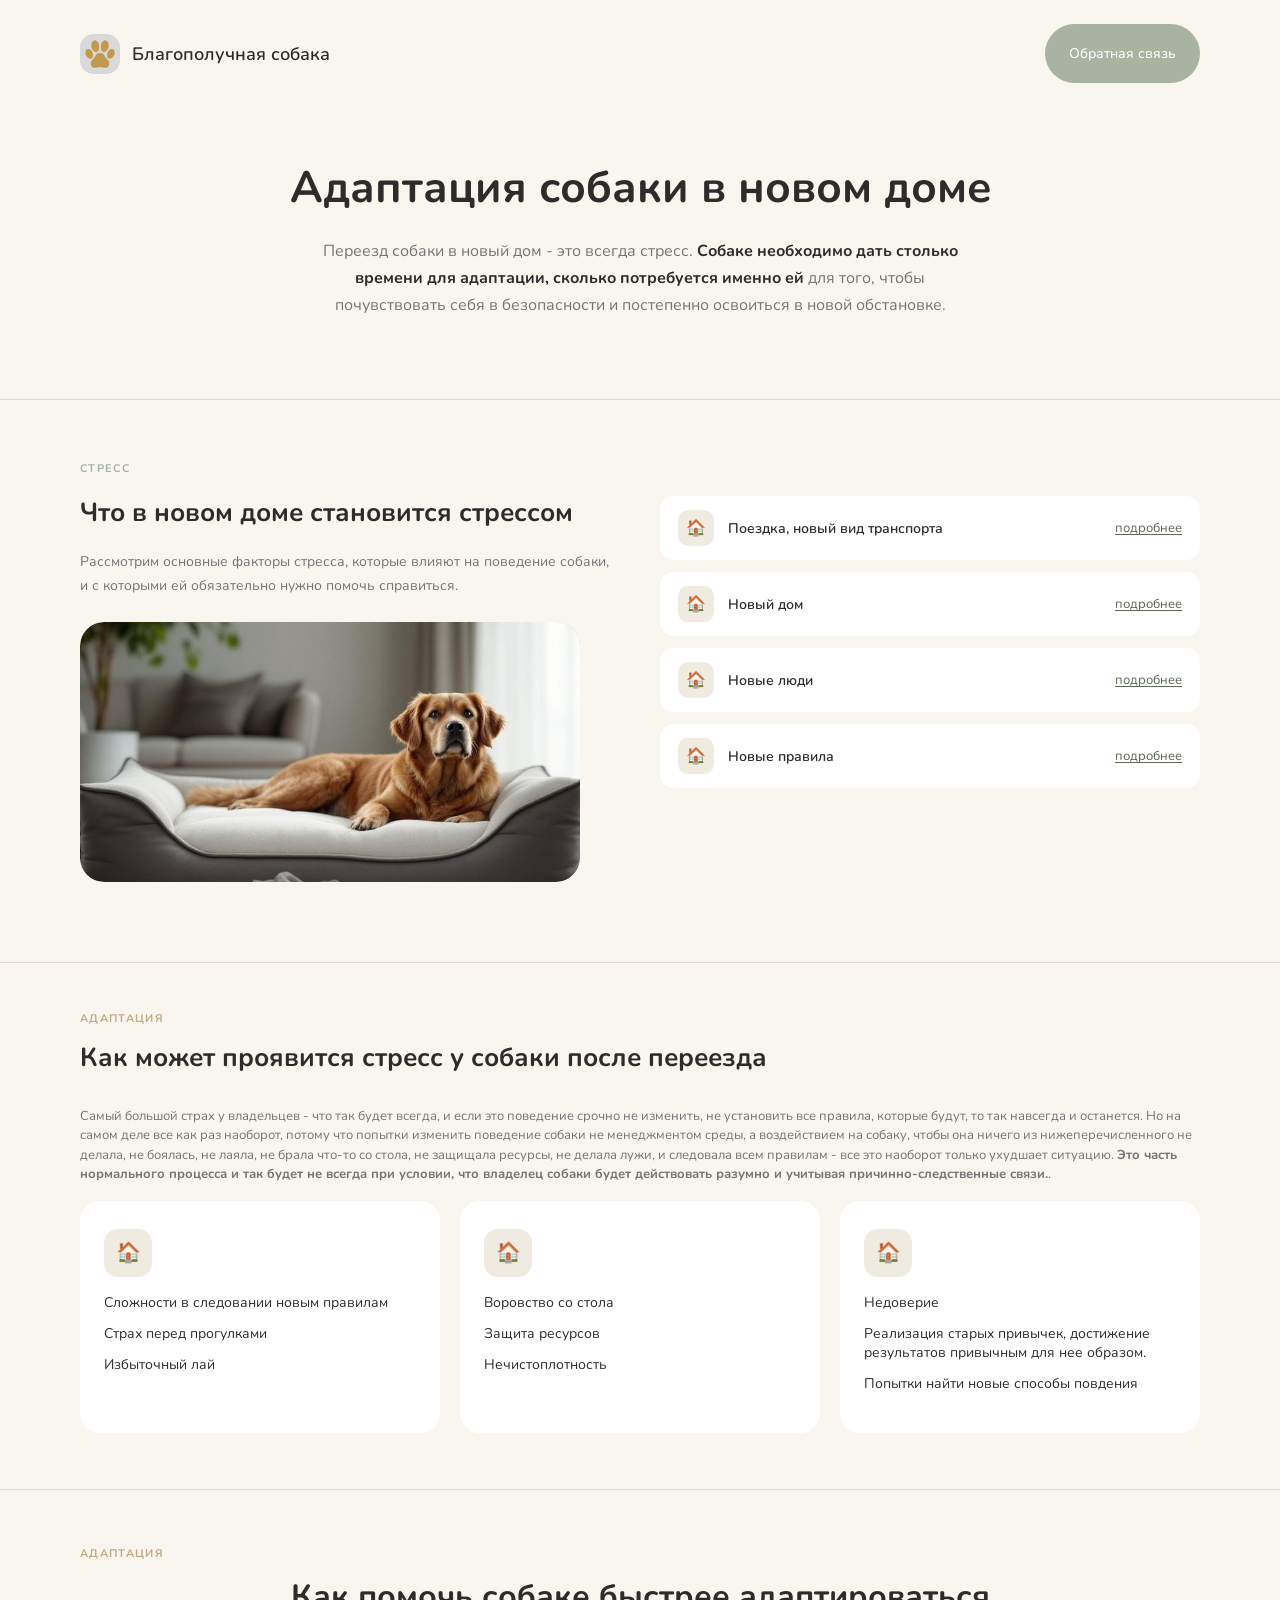
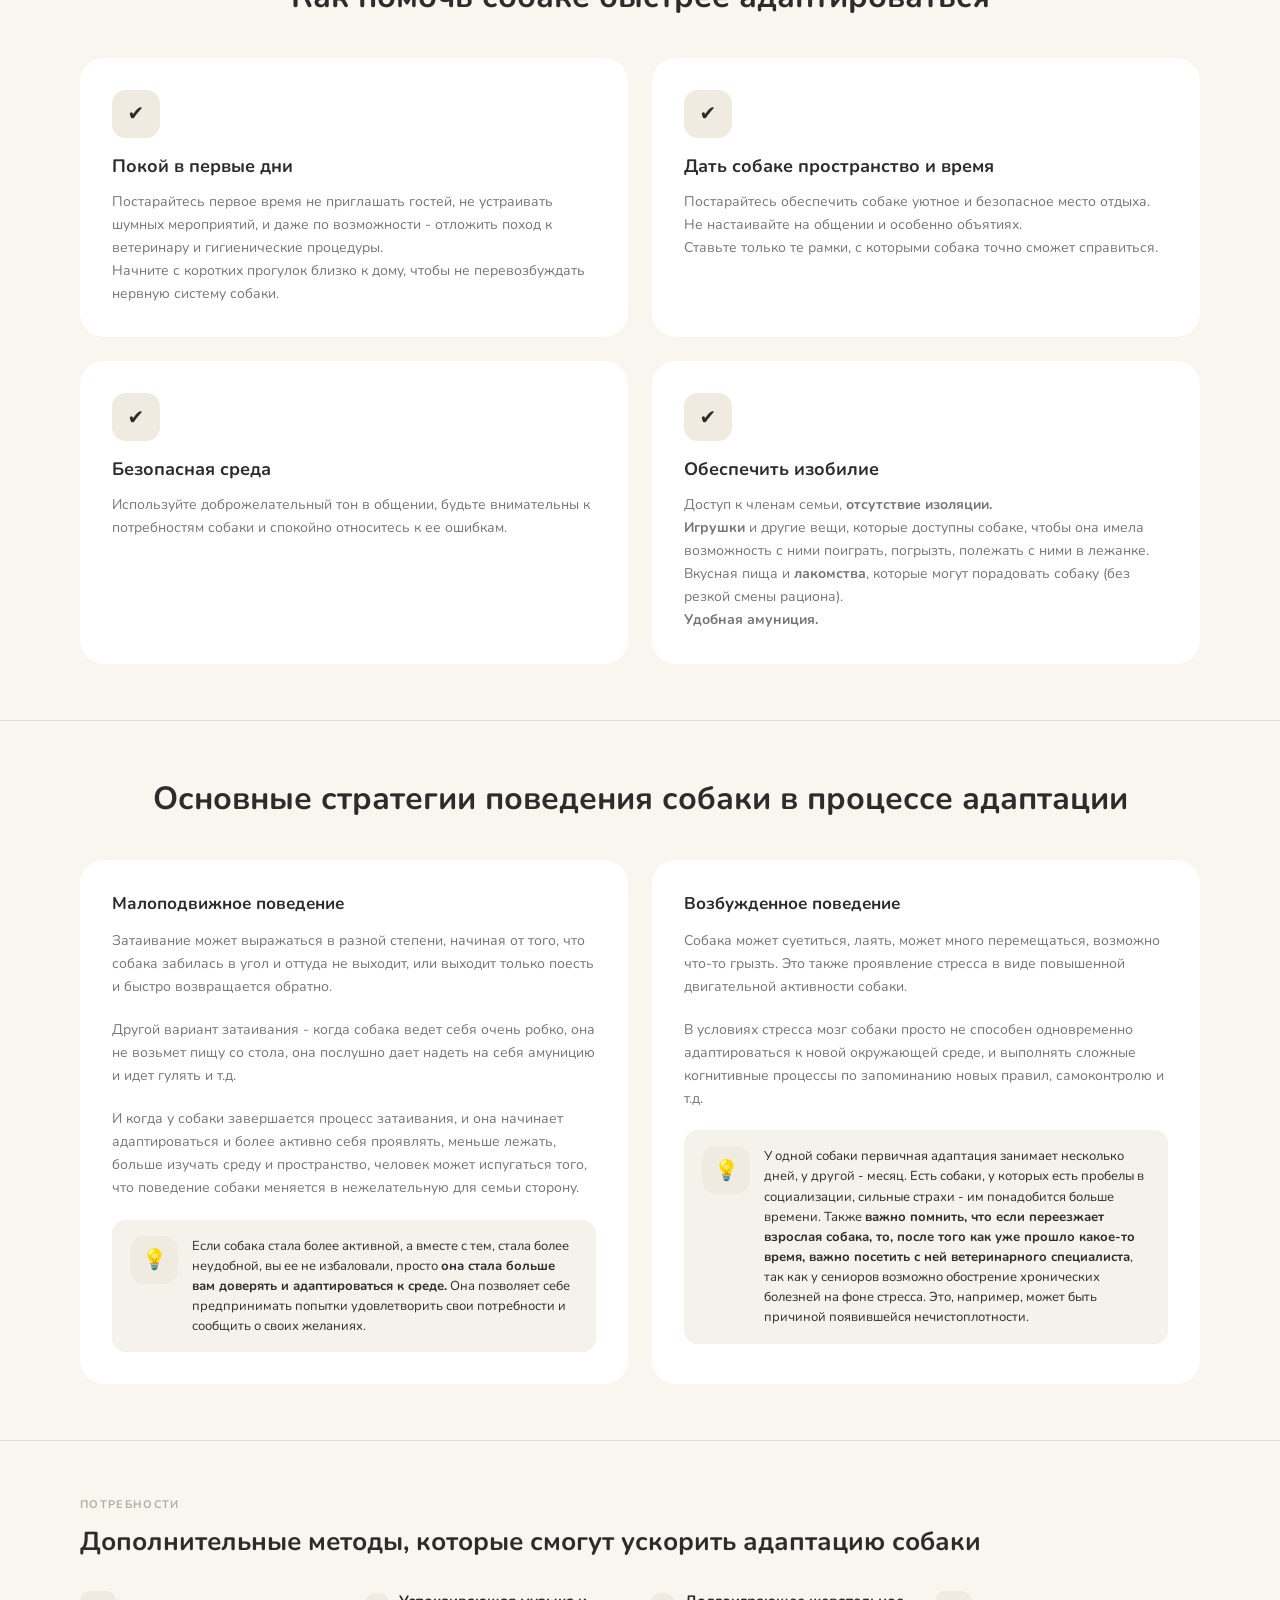
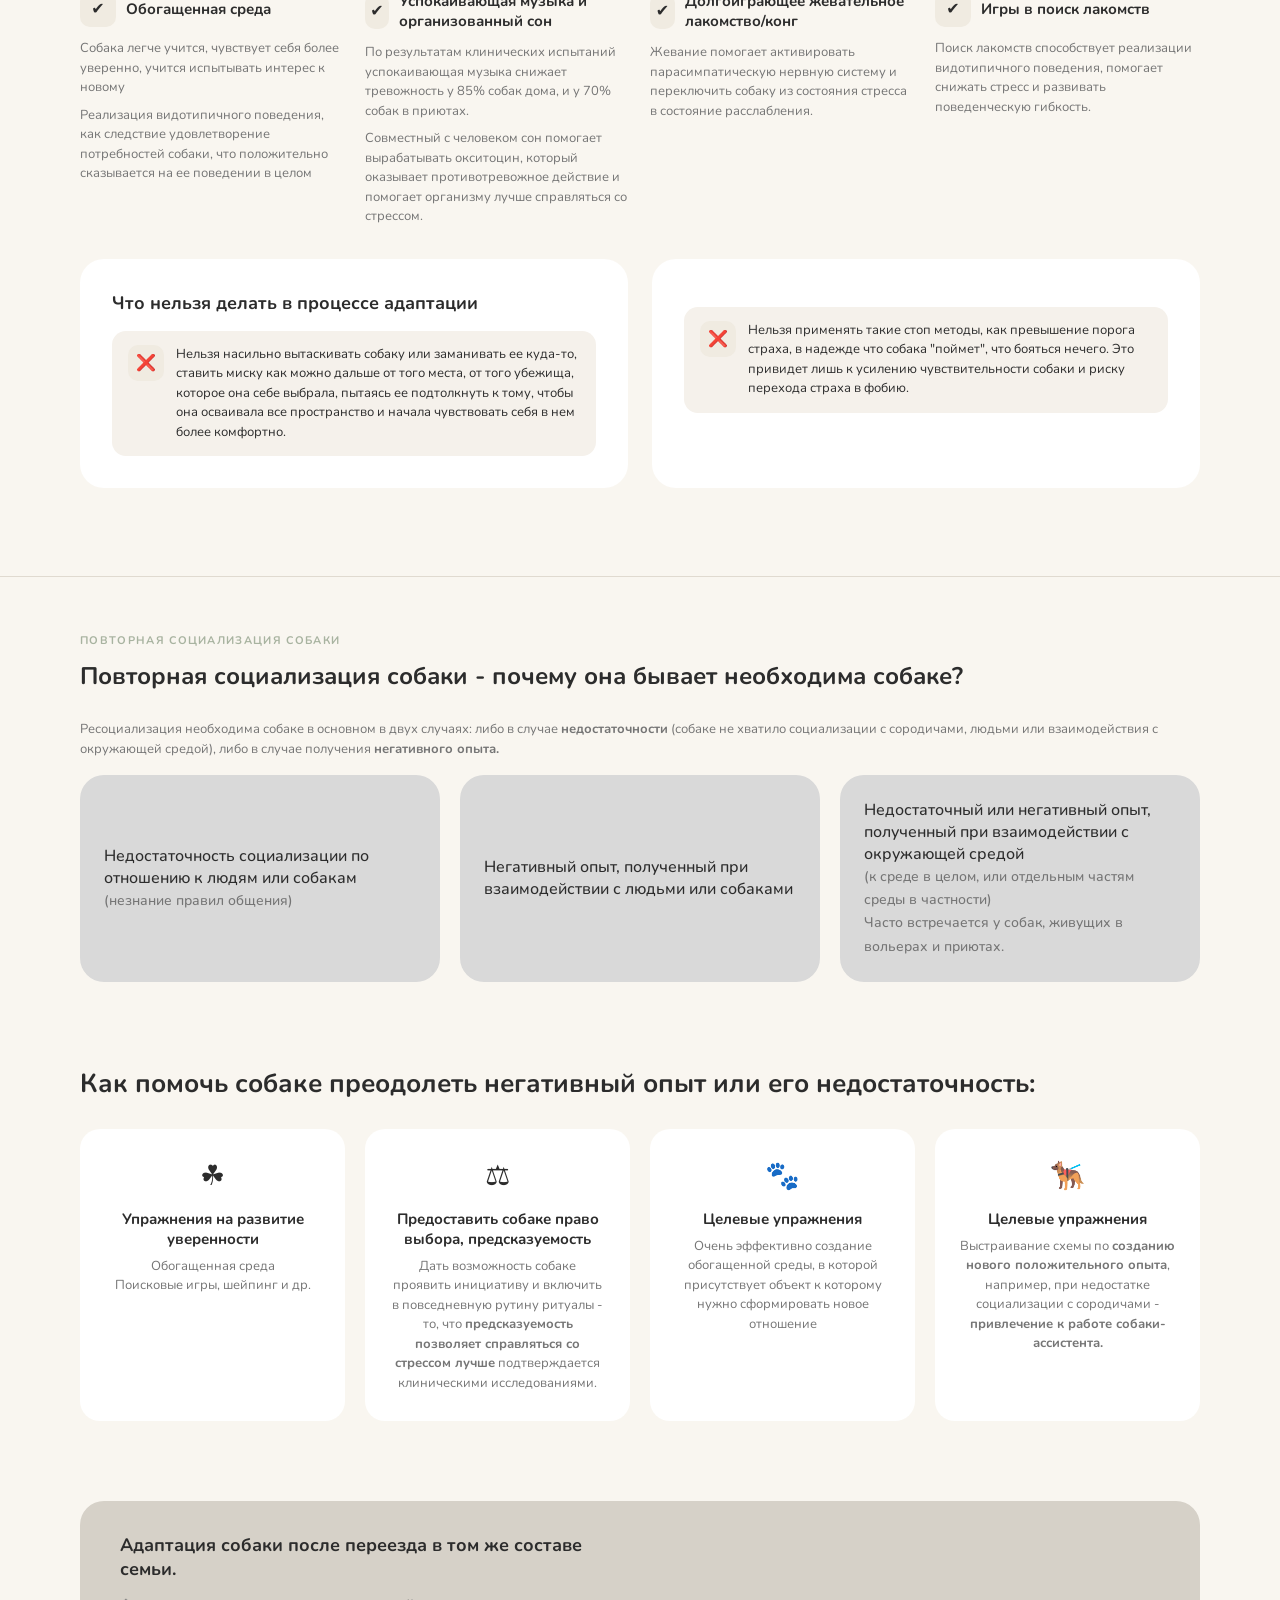
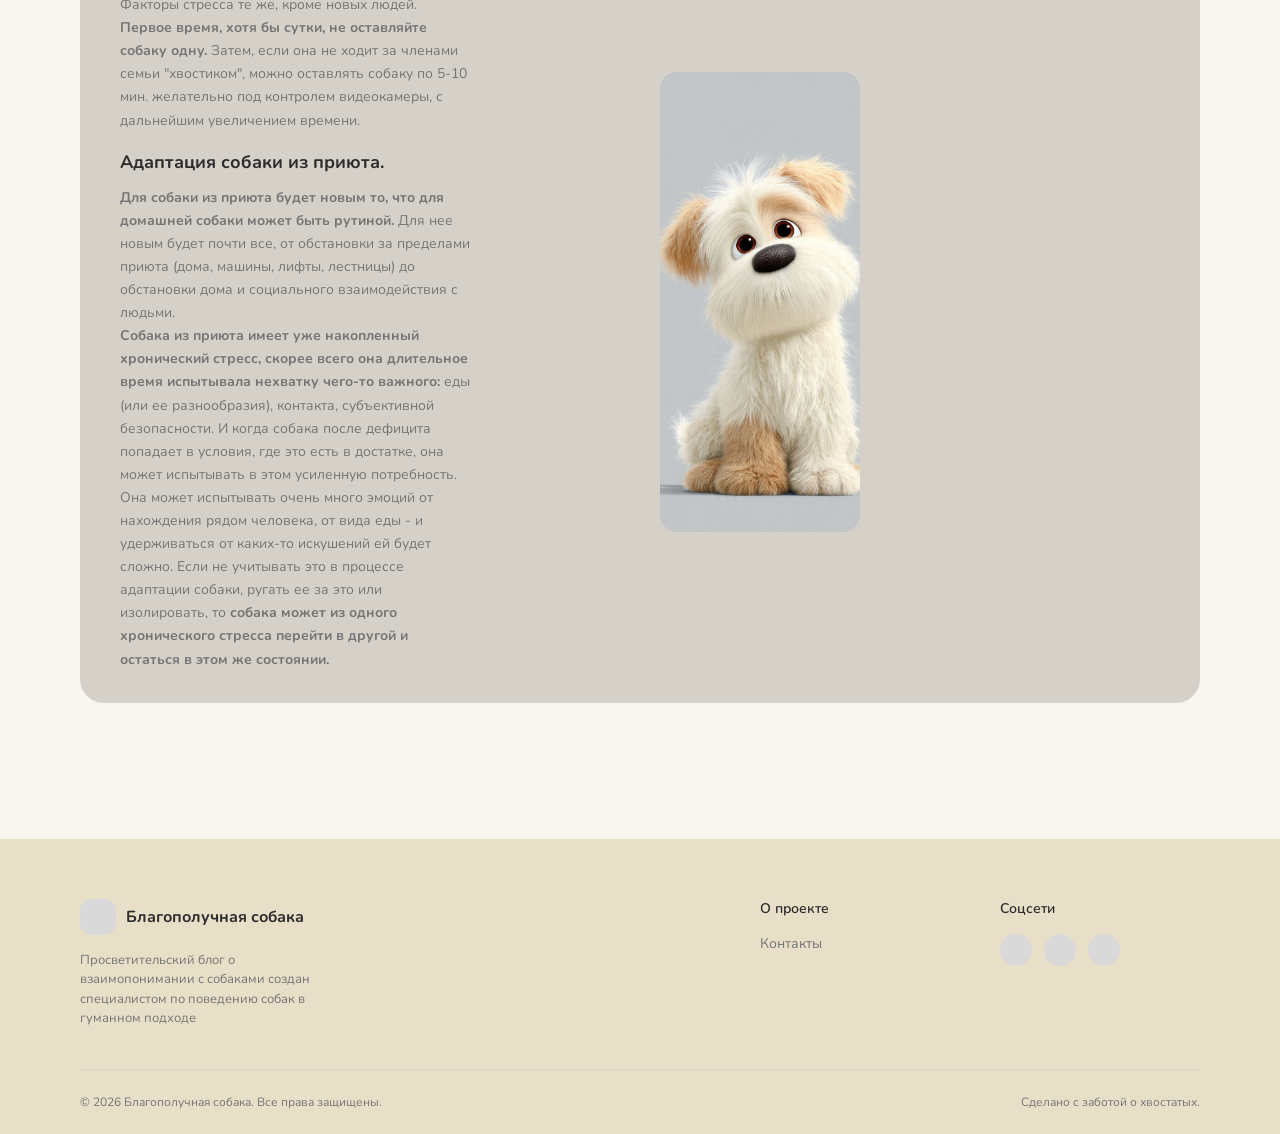
==== commit e79c211e: "Fix homepage layout and refactor CSS architecture - Created css/common.css to centralize design toke" ====
--- a/adaptation/Адаптация_собаки_—_Благополучная_собака.html
+++ b/adaptation/Адаптация_собаки_—_Благополучная_собака.html
@@ -14,9 +14,9 @@
 
 <!-- ОБЩИЙ HEADER (одинаков на всех страницах) -->
         <header class="container header">
-            <a class="header-left" href="%(p)sindex.html">
+            <a class="header-left" href="../index.html">
                 <div class="logo-circle">
-                    <img src="%(p)slogo.png" alt="Логотип — Благополучная собака">
+                    <img src="../logo.png" alt="Логотип — Благополучная собака">
                 </div>
                 <div class="brand-name">Благополучная собака</div>
             </a>
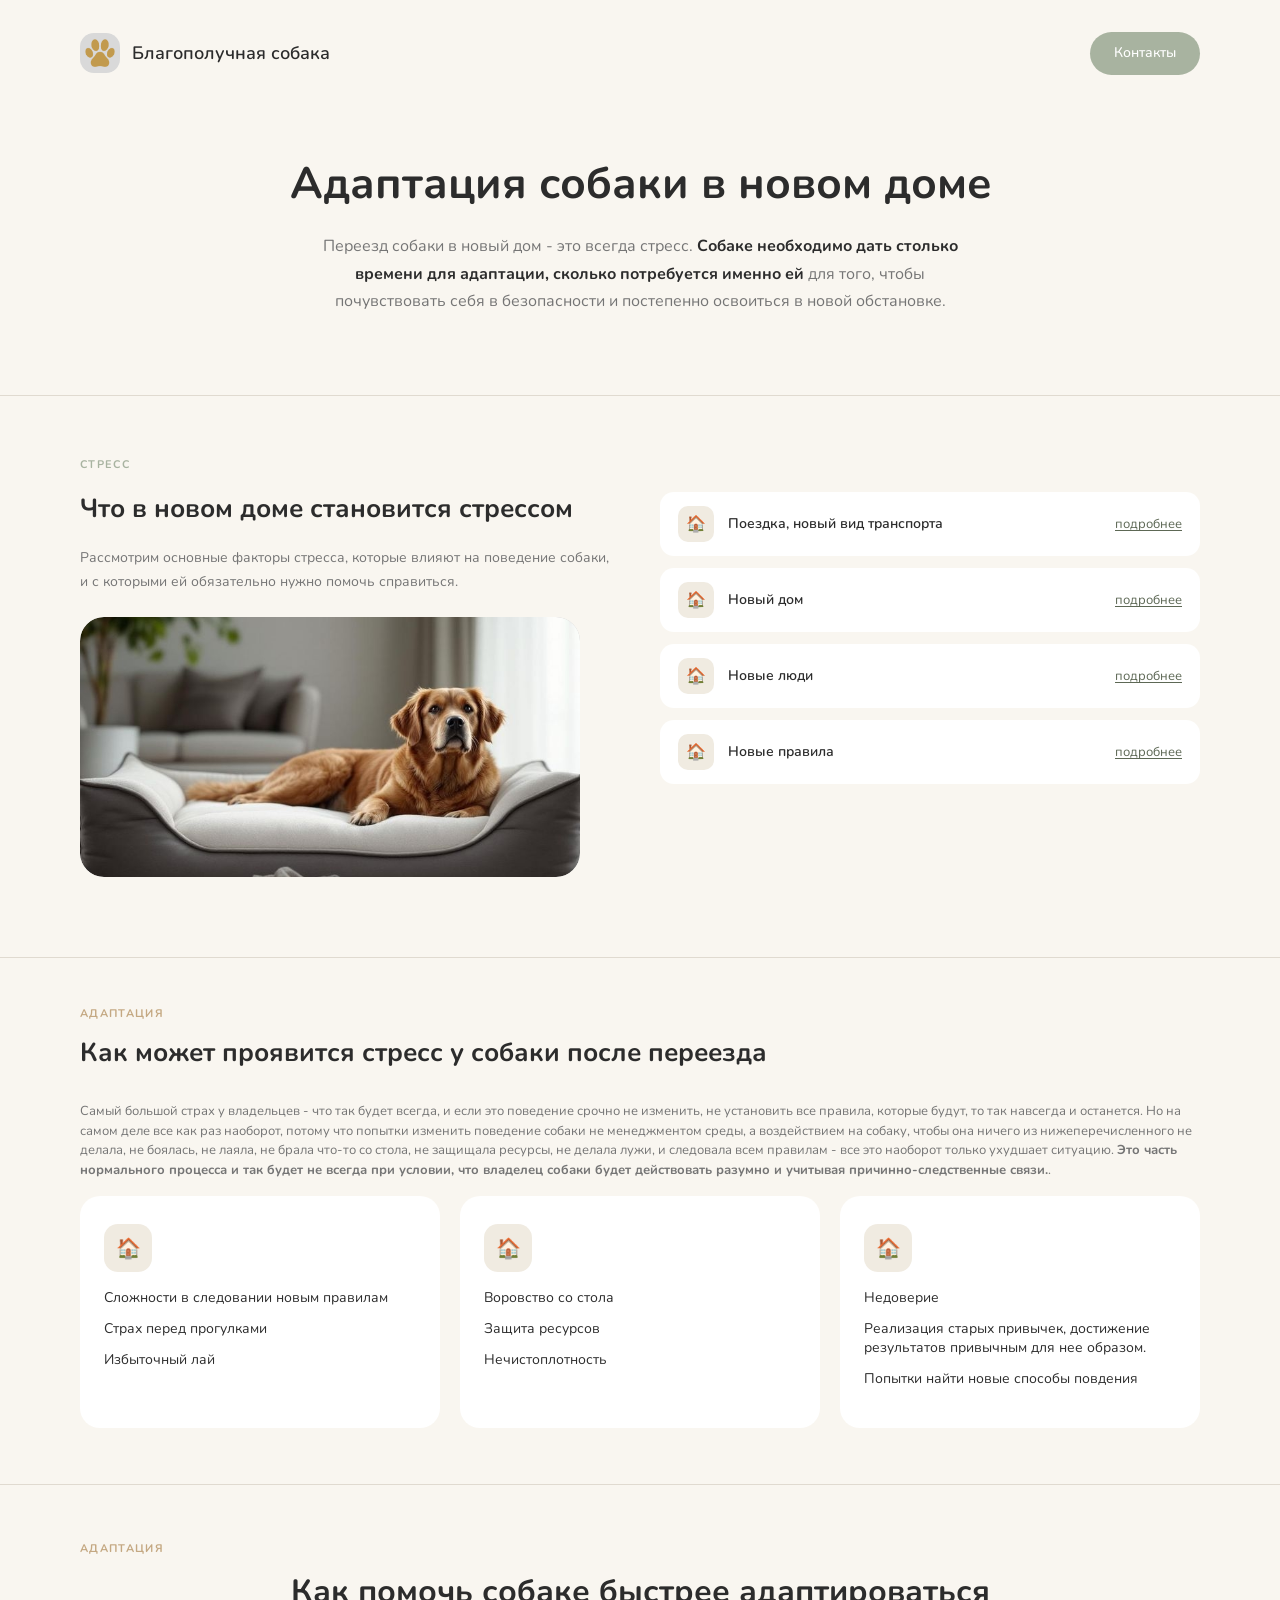
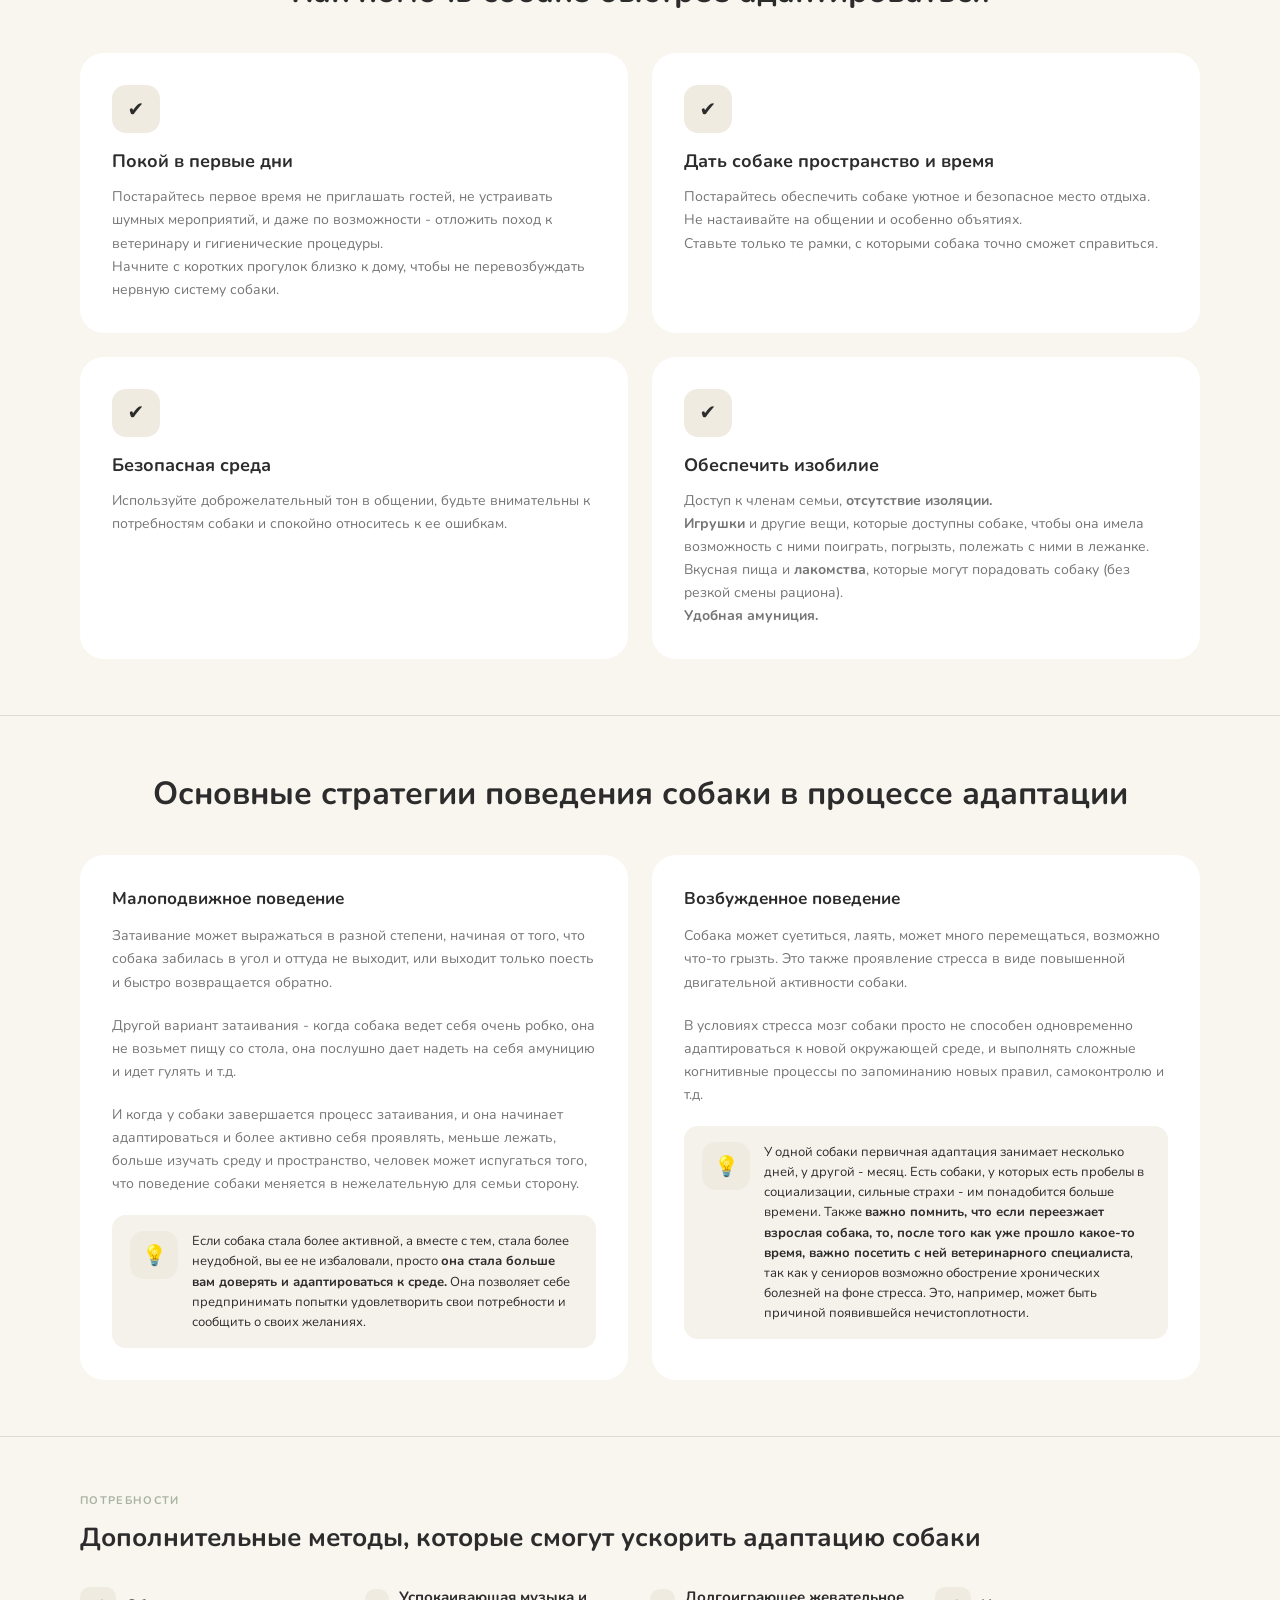
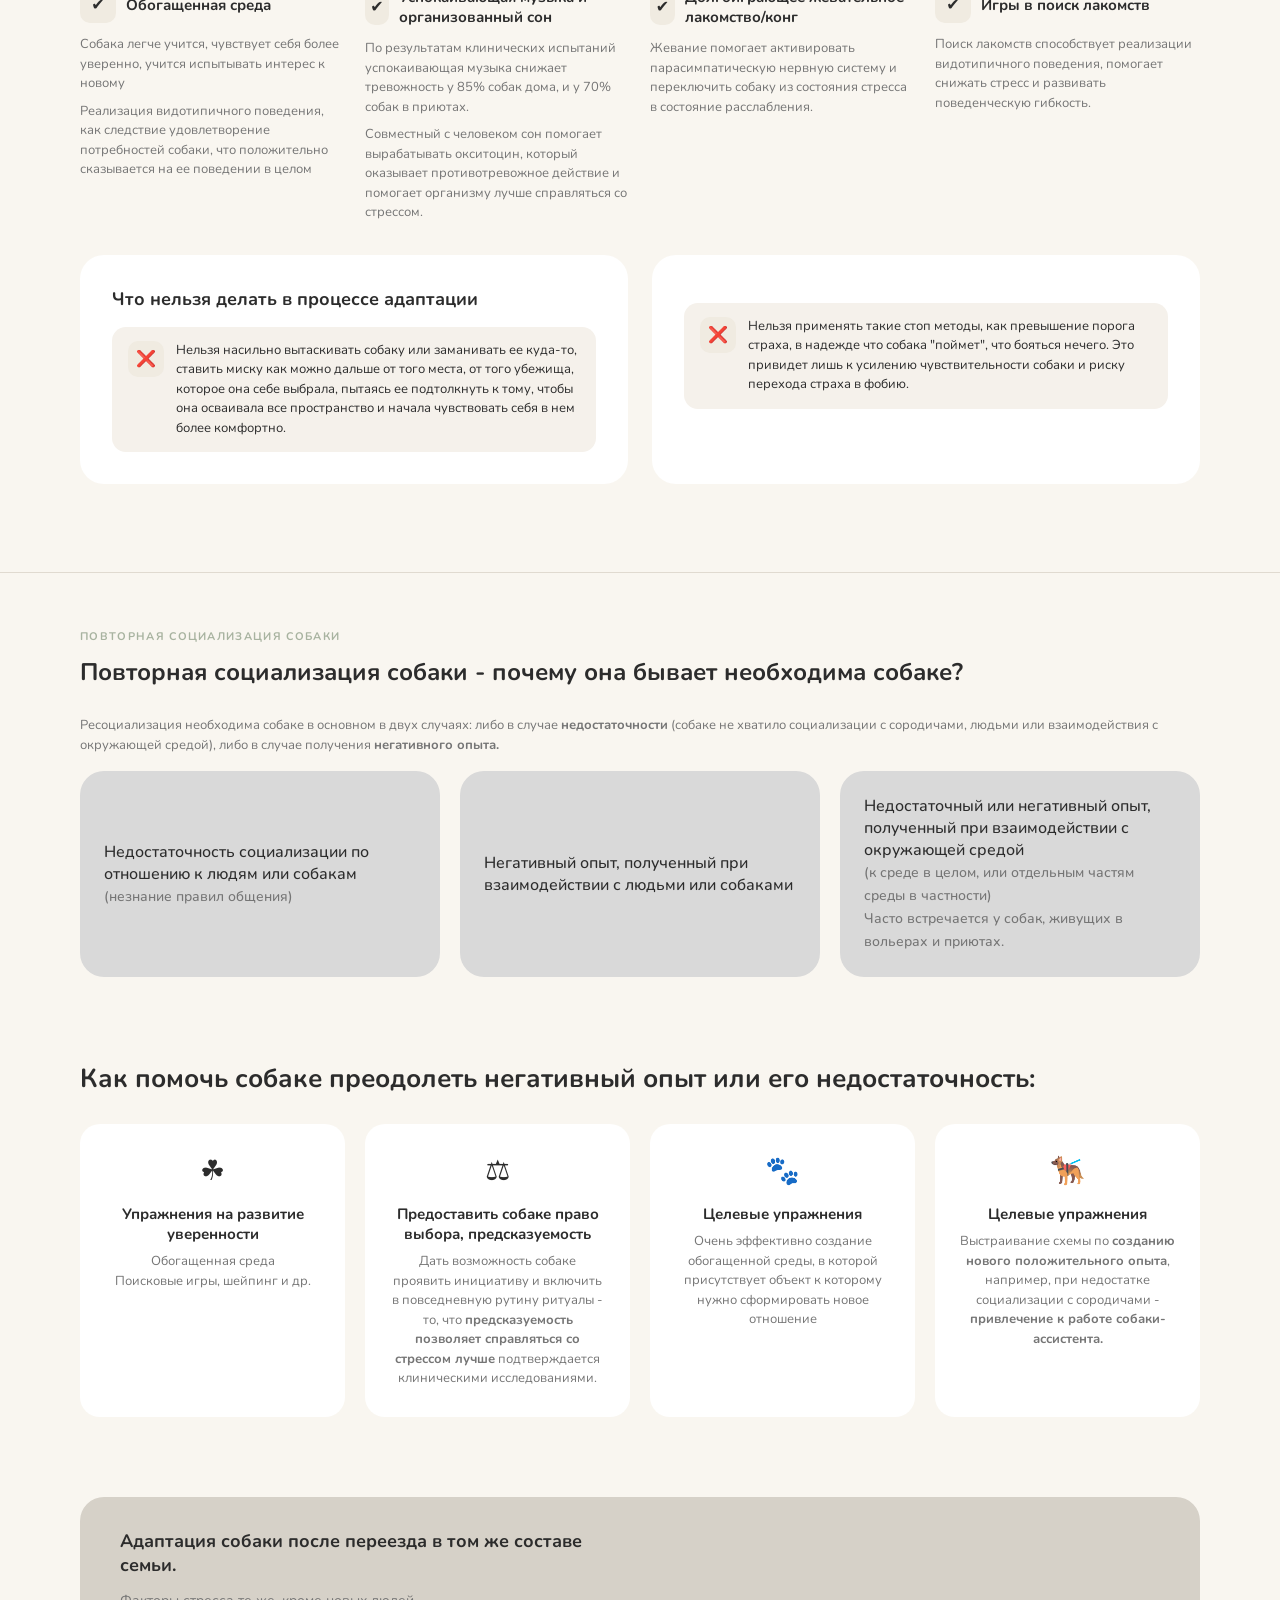
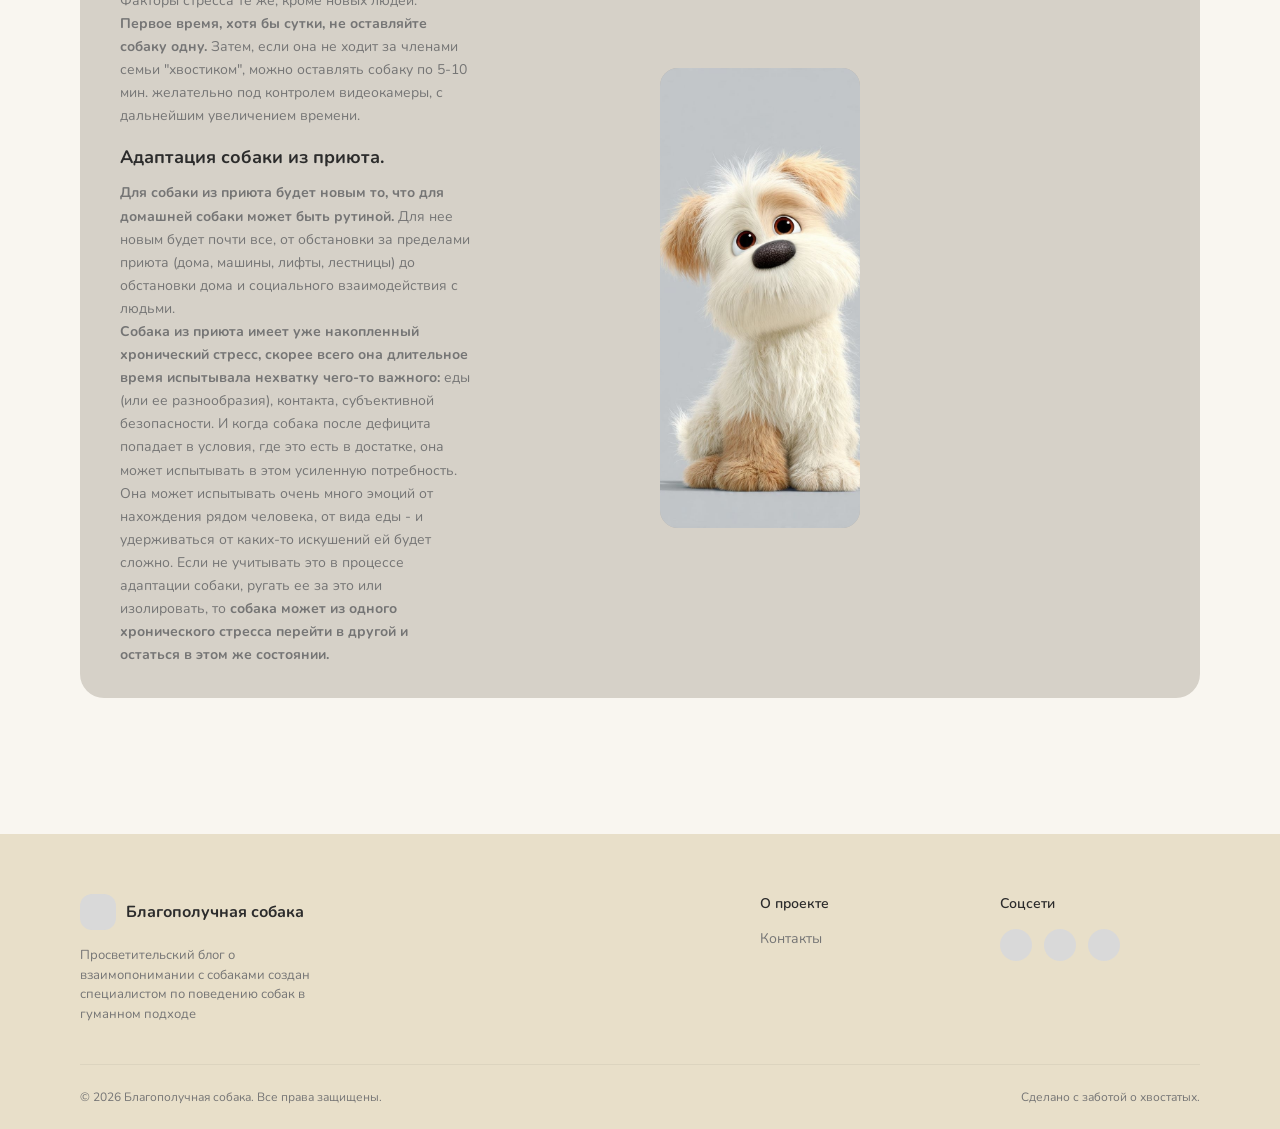
==== commit baac888b: "Заменить надпись кнопки 'Обратная связь' на 'Контакты' в header всех страниц" ====
--- a/adaptation/Адаптация_собаки_—_Благополучная_собака.html
+++ b/adaptation/Адаптация_собаки_—_Благополучная_собака.html
@@ -22,7 +22,7 @@
             </a>
             <div class="header-right">
                 <nav class="nav"></nav>
-                <a href="https://forms.gle/RQvBHuGSBAH4rzZR6" class="header-contacts-btn">Обратная связь</a>
+                <a href="https://forms.gle/RQvBHuGSBAH4rzZR6" class="header-contacts-btn">Контакты</a>
             </div>
         </header>
 
--- a/css/common.css
+++ b/css/common.css
@@ -59,13 +59,18 @@
 /* ============================================================
    ОБЩИЙ HEADER (одинаков на всех страницах)
    ============================================================ */
+/* Отступ сверху есть ВСЕГДА: 32px базово, плюс safe-area на устройствах с вырезом.
+   Фолбэки идут в порядке поддержки: plain px → constant() → env().
+   !important защищает от случайных переопределений из кэшированных страничных стилей. */
 .header {
     display: flex;
     justify-content: space-between;
     align-items: center;
     gap: 16px;
-    padding-top: calc(24px + env(safe-area-inset-top));
-    padding-bottom: 24px;
+    padding-top: 32px !important;
+    padding-top: calc(32px + constant(safe-area-inset-top)) !important;
+    padding-top: calc(32px + env(safe-area-inset-top)) !important;
+    padding-bottom: 28px !important;
 }
 
 .header-left {
@@ -118,6 +123,7 @@
     color: var(--bg-light-olive);
 }
 
+/* Кнопка «Обратная связь»: высота уменьшена ~в 1.5 раза (padding 13px вместо 20px) */
 .header-contacts-btn {
     display: inline-block;
     background: var(--bg-light-olive);
@@ -125,10 +131,11 @@
     text-decoration: none;
     white-space: nowrap;
     border-radius: var(--radius-button);
-    padding: 20px 24px;
+    padding: 13px 24px;
     border: none;
     font-size: 14px;
     font-weight: 500;
+    line-height: 1.2;
     cursor: pointer;
 }
 
@@ -156,7 +163,7 @@
     }
 
     .header-contacts-btn {
-        padding: 12px 18px;
+        padding: 10px 18px;
         font-size: 13px;
     }
 }
--- a/adaptation/style_adaptation.css
+++ b/adaptation/style_adaptation.css
@@ -43,13 +43,7 @@
             background: #D9D9D9;
         }
 
-/* HEADER */
-        .header {
-            display: flex;
-            justify-content: space-between;
-            align-items: center;
-            padding-block: 24px;
-        }
+/* HEADER — стили в css/common.css (общий header для всех страниц) */
 
 .detail-hero-img {
 		border-radius: var(--radius-card);
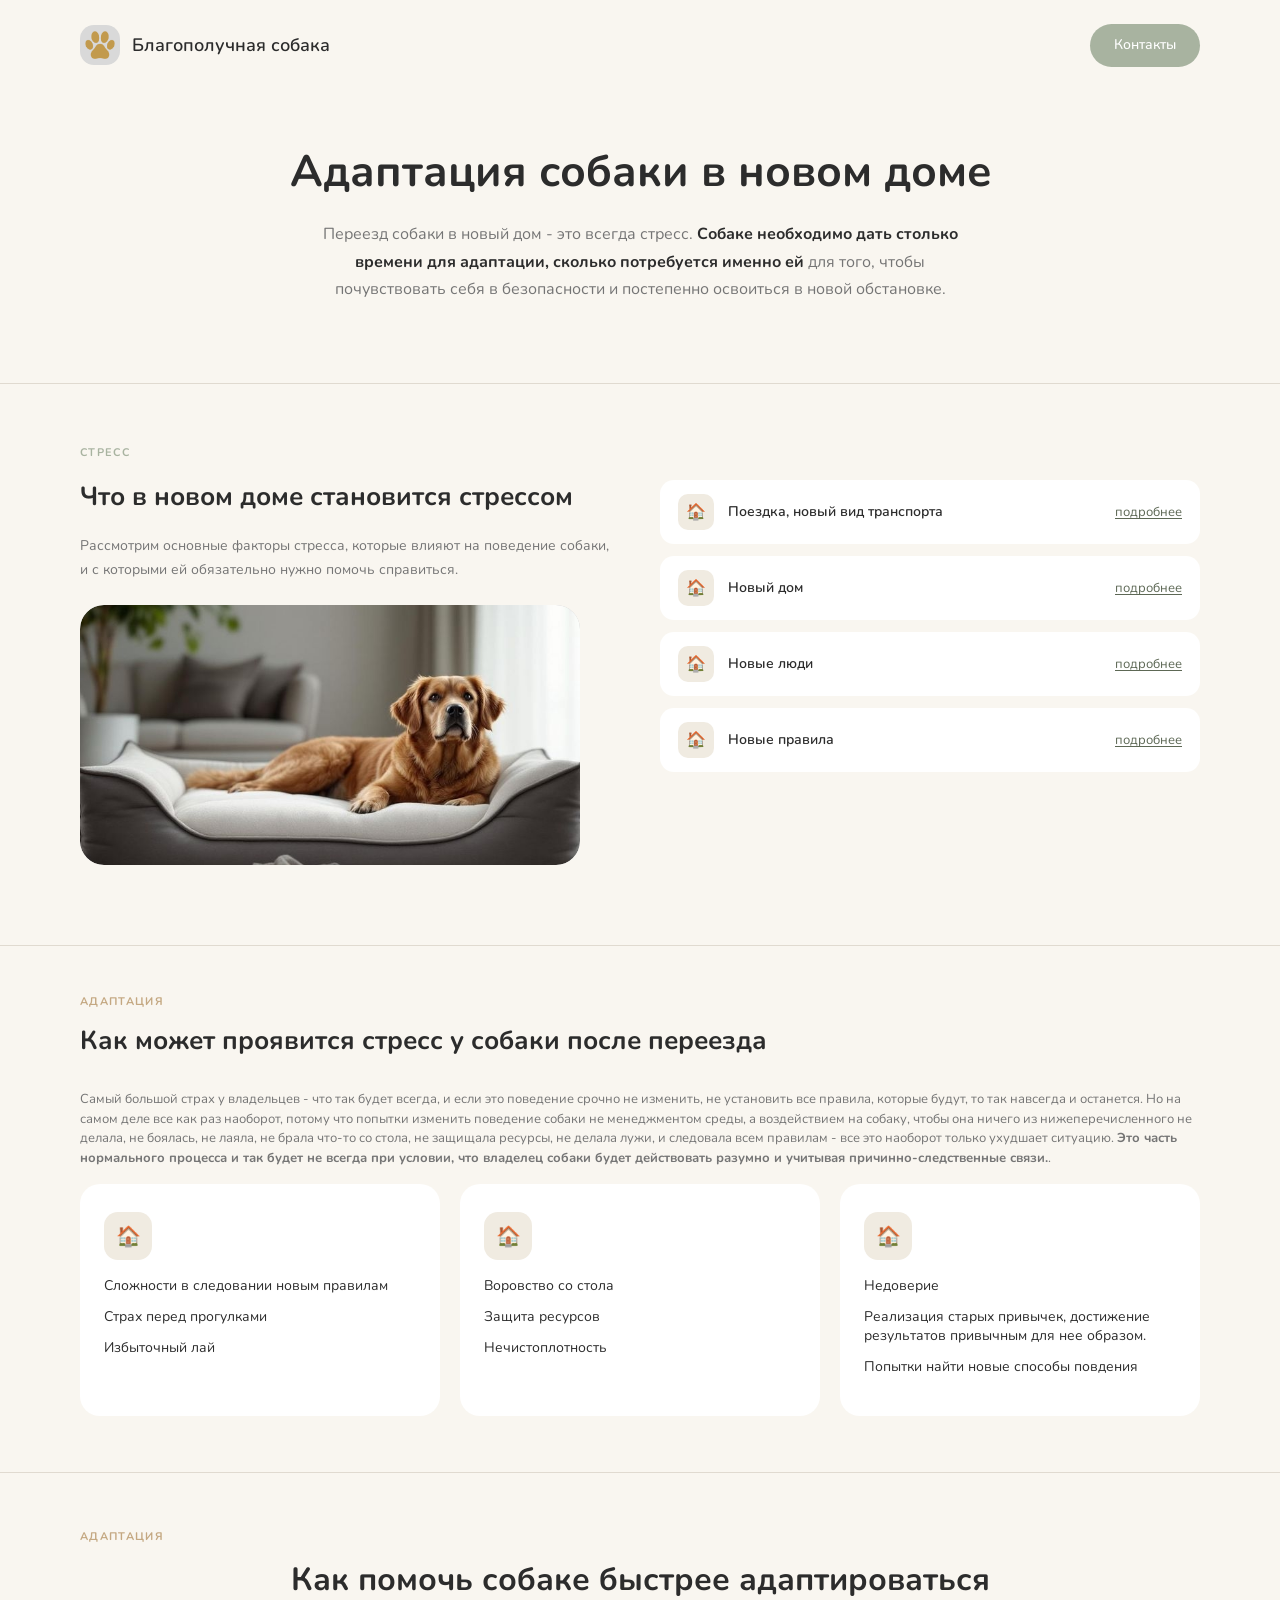
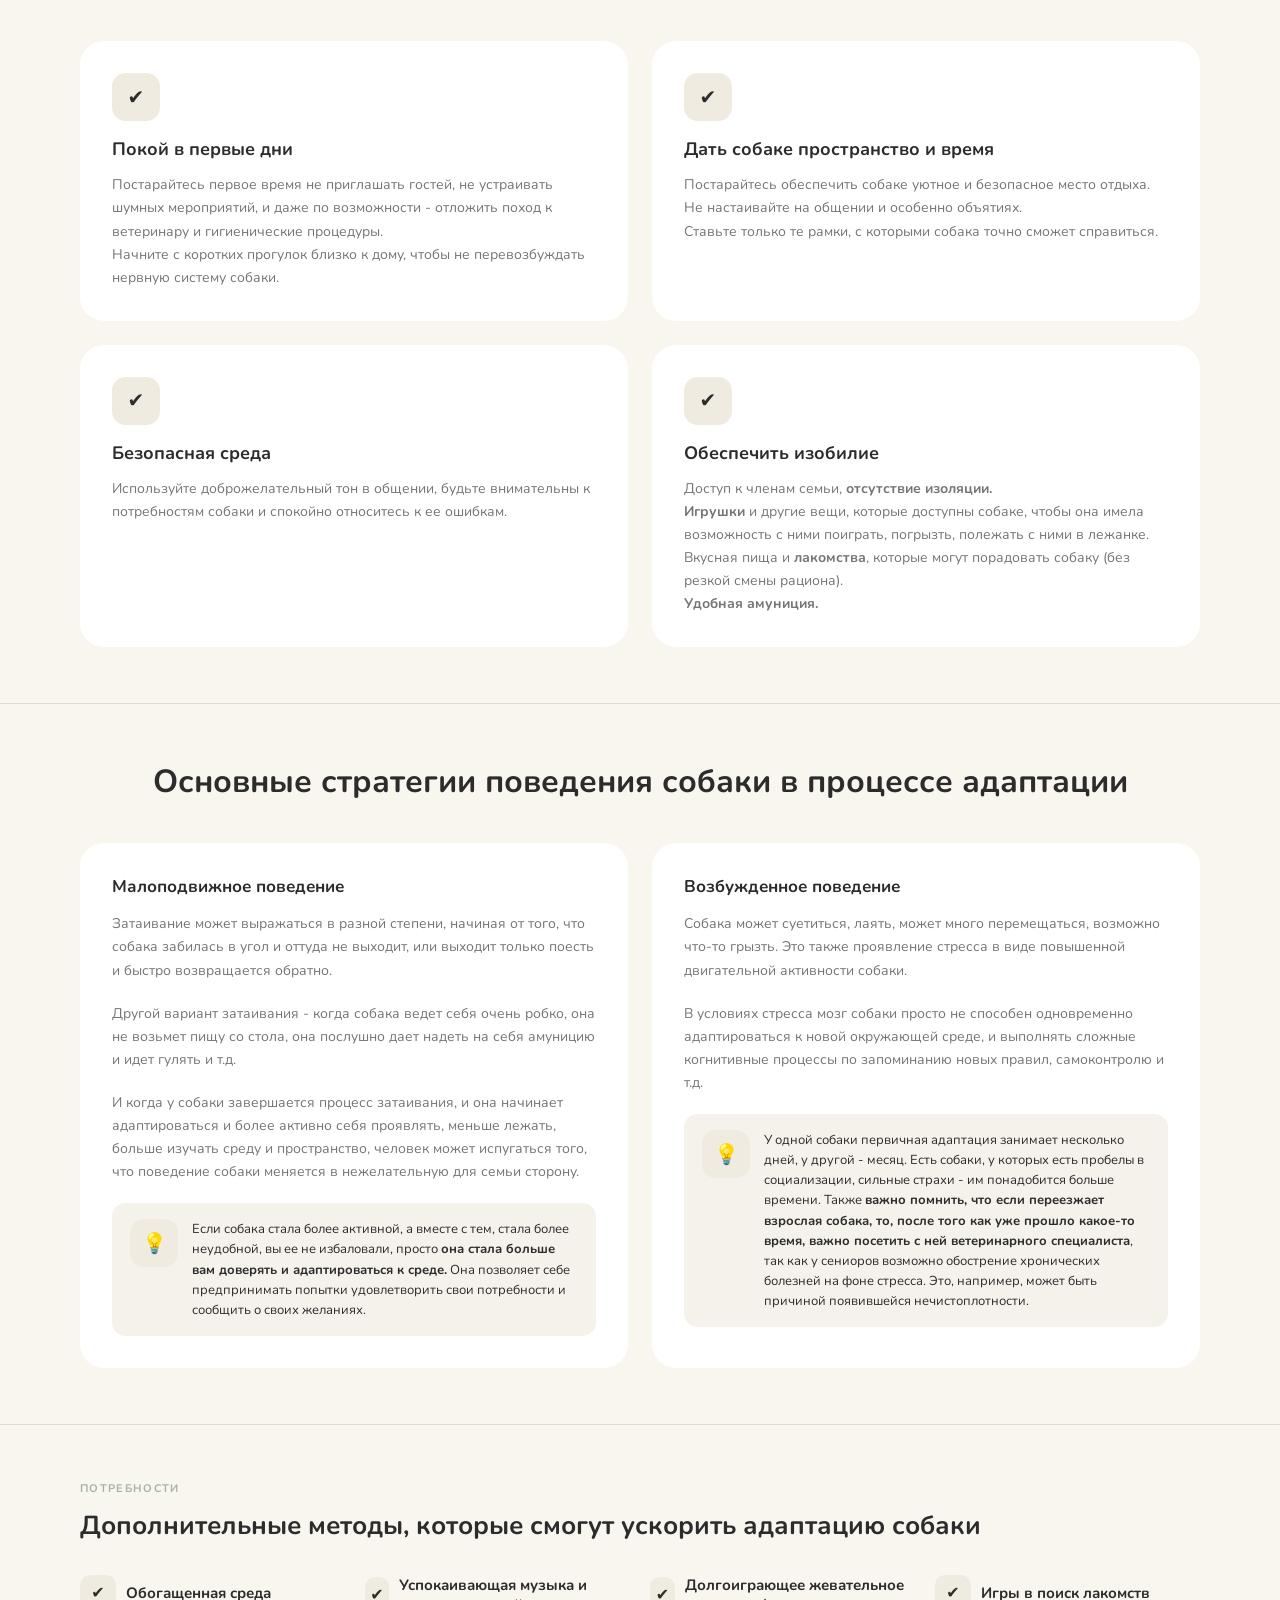
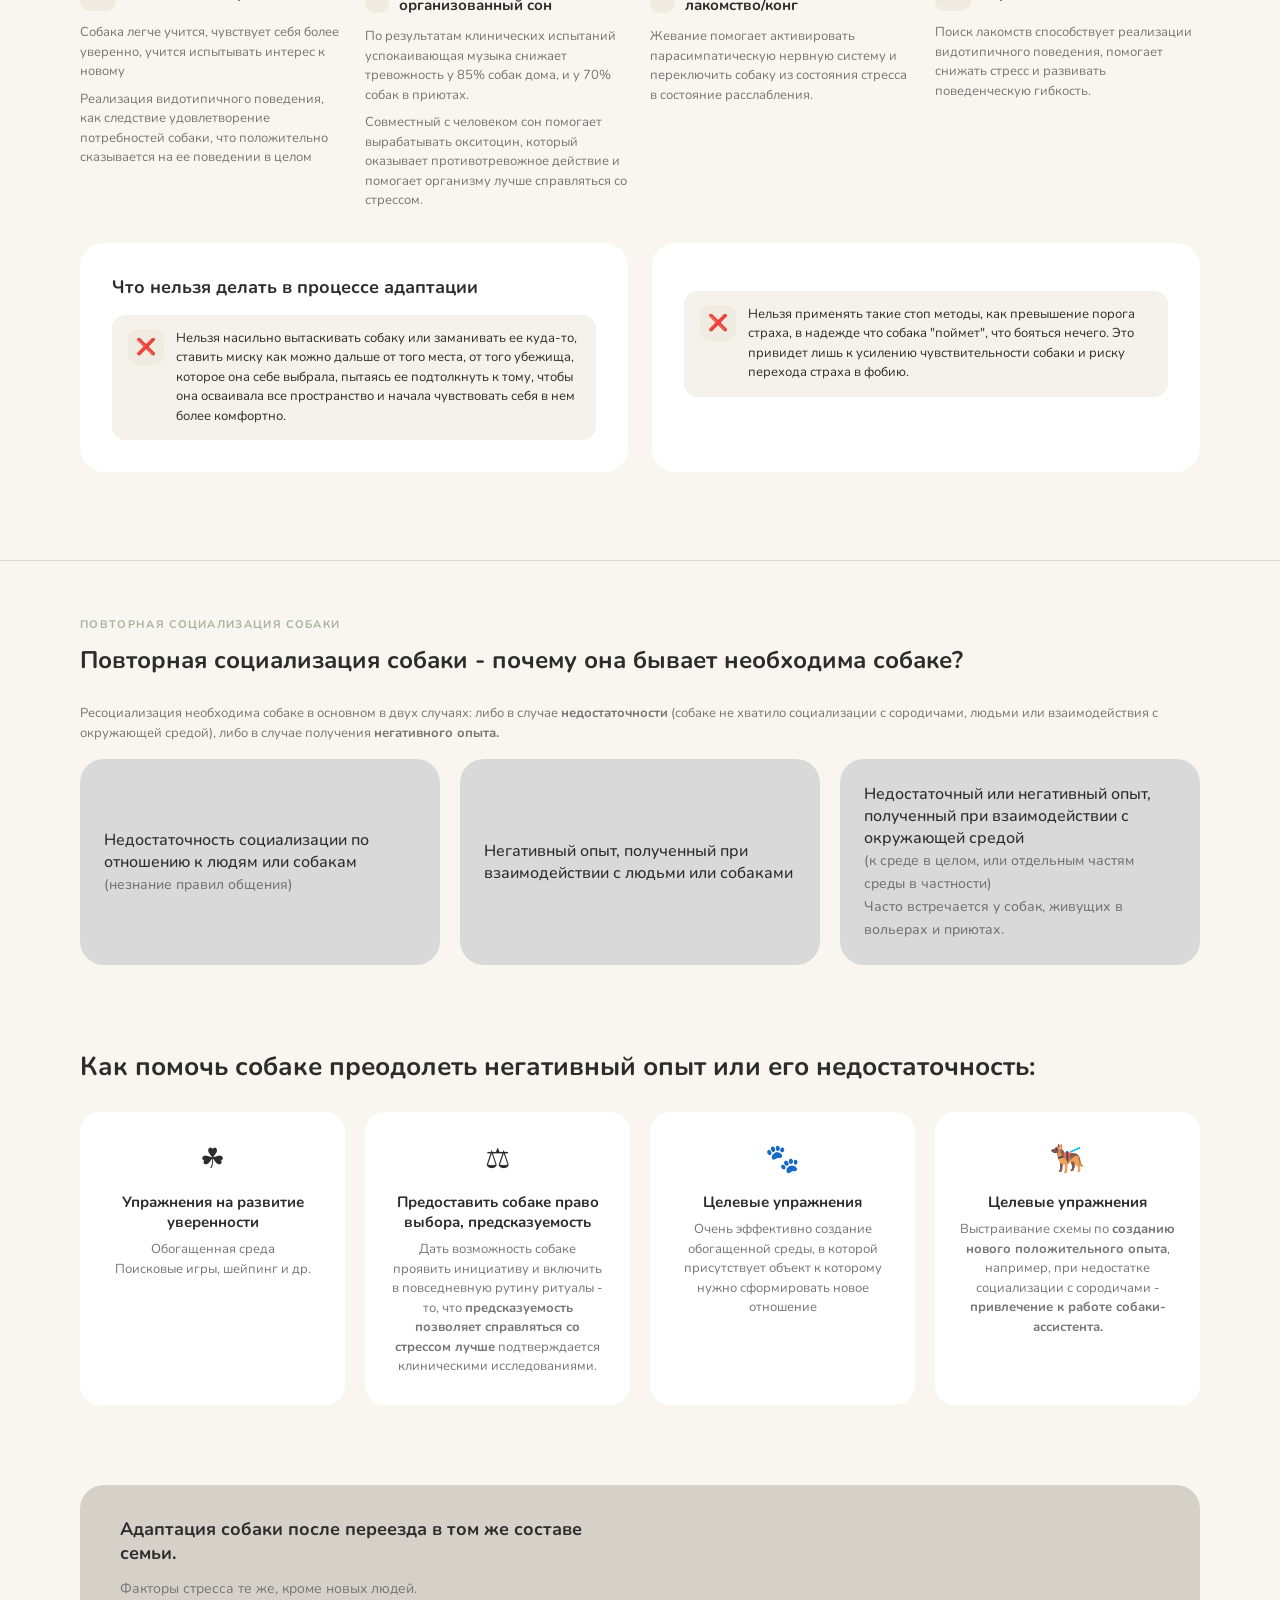
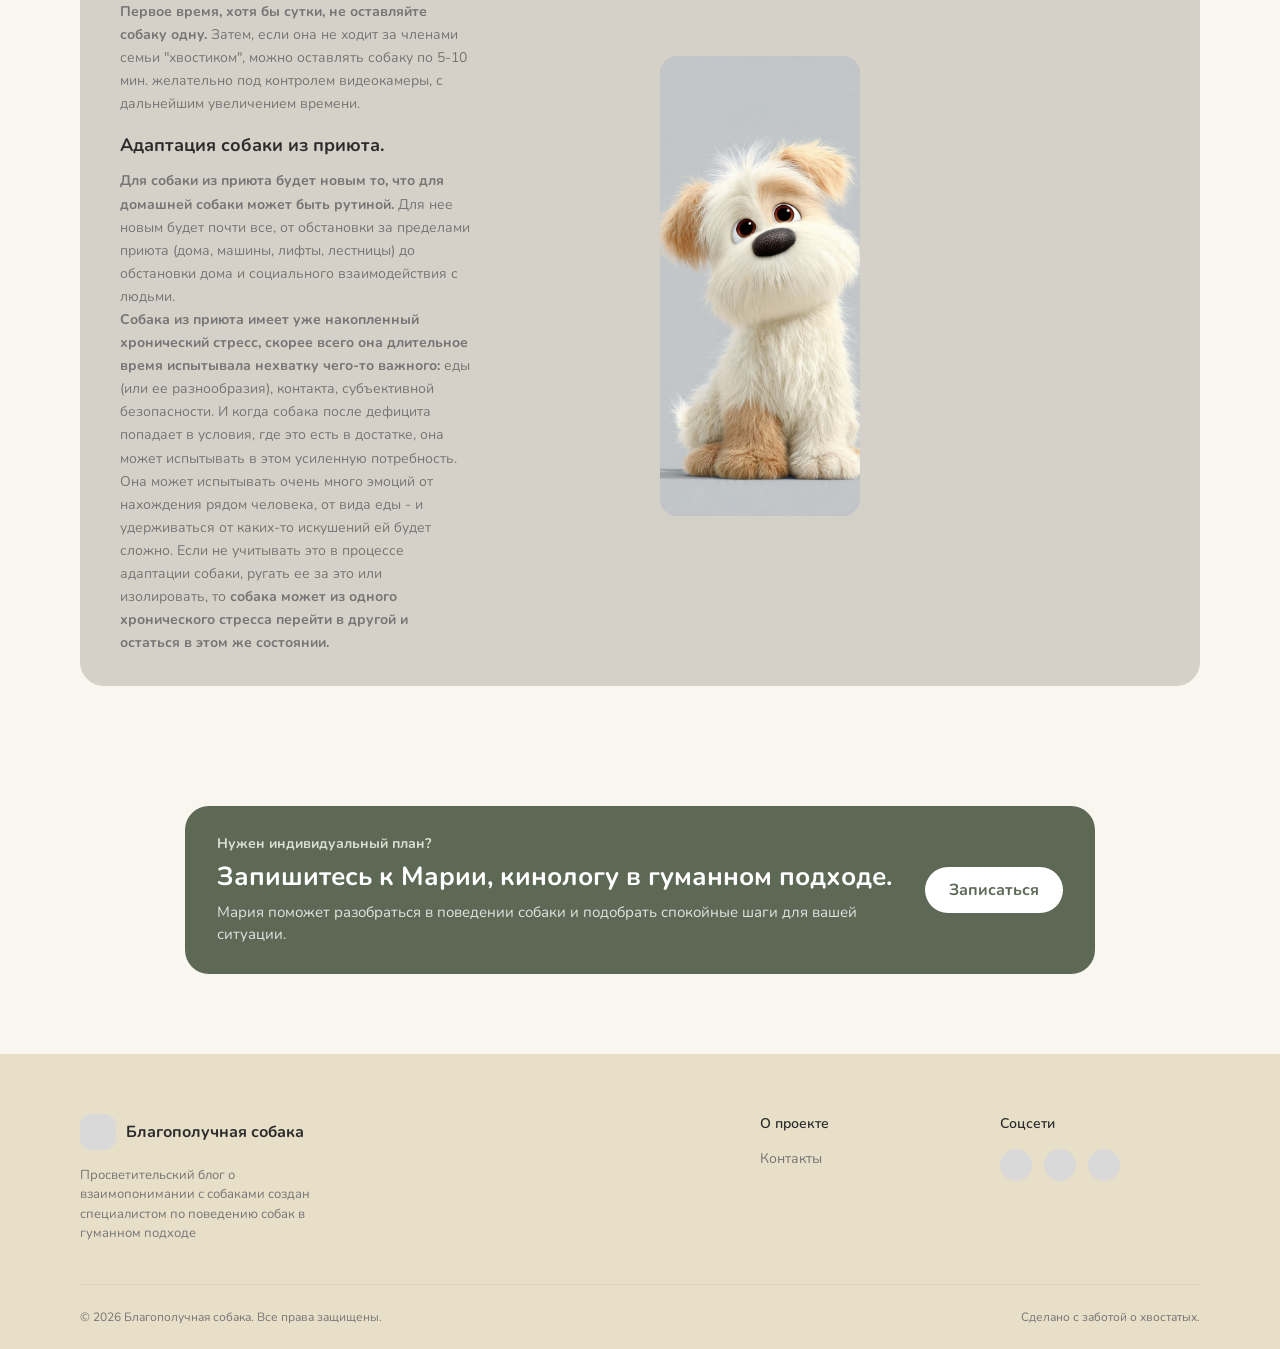
==== commit d6961b3d: "Redesign home page for Maria services" ====
--- a/adaptation/Адаптация_собаки_—_Благополучная_собака.html
+++ b/adaptation/Адаптация_собаки_—_Благополучная_собака.html
@@ -330,6 +330,17 @@
     </main>
 
 
+    <section class="specialist-cta" aria-label="Запись к кинологу">
+        <div class="specialist-cta__inner">
+            <div>
+                <div class="specialist-cta__eyebrow">Нужен индивидуальный план?</div>
+                <h2 class="specialist-cta__title">Запишитесь к Марии, кинологу в гуманном подходе.</h2>
+                <p class="specialist-cta__text">Мария поможет разобраться в поведении собаки и подобрать спокойные шаги для вашей ситуации.</p>
+            </div>
+            <a class="specialist-cta__button" href="https://forms.gle/RQvBHuGSBAH4rzZR6">Записаться</a>
+        </div>
+    </section>
+
     <!-- FOOTER -->
         <footer class="footer-wrapper" id="contacts">
             <div class="container footer">
--- a/css/common.css
+++ b/css/common.css
@@ -59,18 +59,18 @@
 /* ============================================================
    ОБЩИЙ HEADER (одинаков на всех страницах)
    ============================================================ */
-/* Отступ сверху есть ВСЕГДА: 32px базово, плюс safe-area на устройствах с вырезом.
-   Фолбэки идут в порядке поддержки: plain px → constant() → env().
-   !important защищает от случайных переопределений из кэшированных страничных стилей. */
-.header {
+/* Отступ сверху есть ВСЕГДА (24px), плюс safe-area на устройствах с вырезом.
+   Порядок важен: older WebKit использует constant(), современные — env(),
+   обычные браузеры — первую строку (24px). */
+.container.header {
     display: flex;
     justify-content: space-between;
     align-items: center;
     gap: 16px;
-    padding-top: 32px !important;
-    padding-top: calc(32px + constant(safe-area-inset-top)) !important;
-    padding-top: calc(32px + env(safe-area-inset-top)) !important;
-    padding-bottom: 28px !important;
+    padding-top: 24px;
+    padding-top: calc(24px + constant(safe-area-inset-top));
+    padding-top: calc(24px + env(safe-area-inset-top));
+    padding-bottom: 24px;
 }
 
 .header-left {
@@ -123,7 +123,7 @@
     color: var(--bg-light-olive);
 }
 
-/* Кнопка «Обратная связь»: высота уменьшена ~в 1.5 раза (padding 13px вместо 20px) */
+/* Кнопка «Контакты»: высота уменьшена ~в 1.5 раза (padding 13px вместо 20px) */
 .header-contacts-btn {
     display: inline-block;
     background: var(--bg-light-olive);
@@ -141,7 +141,7 @@
 
 /* ---------- Header: адаптив ---------- */
 @media (max-width: 720px) {
-    .header {
+    .container.header {
         flex-wrap: wrap;
         row-gap: 12px;
     }
@@ -176,6 +176,84 @@
     .logo-circle {
         width: 34px;
         height: 34px;
+    }
+}
+
+/* ============================================================
+   ОБЩАЯ ПЛАШКА ЗАПИСИ К КИНОЛОГУ
+   ============================================================ */
+.specialist-cta {
+    margin: 64px auto 0;
+    padding: 0 40px;
+}
+
+.specialist-cta__inner {
+    width: 100%;
+    max-width: 1120px;
+    margin: 0 auto;
+    display: flex;
+    justify-content: space-between;
+    align-items: center;
+    gap: 28px;
+    background: var(--bg-dark-green);
+    color: #FFFFFF;
+    border-radius: 24px;
+    padding: 28px 32px;
+}
+
+.specialist-cta__eyebrow {
+    color: #D8E0D2;
+    font-size: 14px;
+    font-weight: 700;
+    margin-bottom: 8px;
+}
+
+.specialist-cta__title {
+    font-size: 26px;
+    line-height: 1.2;
+    font-weight: 700;
+    margin-bottom: 8px;
+}
+
+.specialist-cta__text {
+    color: rgba(255, 255, 255, 0.82);
+    font-size: 15px;
+    line-height: 1.5;
+    max-width: 680px;
+}
+
+.specialist-cta__button {
+    flex-shrink: 0;
+    display: inline-flex;
+    align-items: center;
+    justify-content: center;
+    min-height: 44px;
+    border-radius: var(--radius-button);
+    background: #FFFFFF;
+    color: var(--bg-dark-green);
+    text-decoration: none;
+    font-weight: 700;
+    padding: 12px 24px;
+    white-space: nowrap;
+}
+
+@media (max-width: 760px) {
+    .specialist-cta {
+        padding: 0 20px;
+    }
+
+    .specialist-cta__inner {
+        flex-direction: column;
+        align-items: flex-start;
+        padding: 26px 24px;
+    }
+
+    .specialist-cta__title {
+        font-size: 23px;
+    }
+
+    .specialist-cta__button {
+        width: 100%;
     }
 }
 
--- a/adaptation/style_adaptation.css
+++ b/adaptation/style_adaptation.css
@@ -49,7 +49,8 @@
 		border-radius: var(--radius-card);
 		overflow: hidden;
 		height: 260px;
-		width: 500px;
+		width: 100%;
+		max-width: 500px;
 		background: #D9D9D9;
 		margin-bottom: 24px;
         margin-top: 24px;
@@ -525,7 +526,10 @@
             align-items: start;
         }
 
-.stress-left {}
+.stress-left,
+.stress-right {
+            min-width: 0;
+        }
 
 .stress-section-title {
             font-size: 26px;
@@ -1316,7 +1320,7 @@
     }
     .safety-sub-grid { grid-template-columns: 1fr; 
     }
-    .needs-row { grid-template-columns: repeat(2, 1fr); 
+    .needs-row { grid-template-columns: 1fr; 
     }
     .worsens-grid { grid-template-columns: 1fr; 
     }
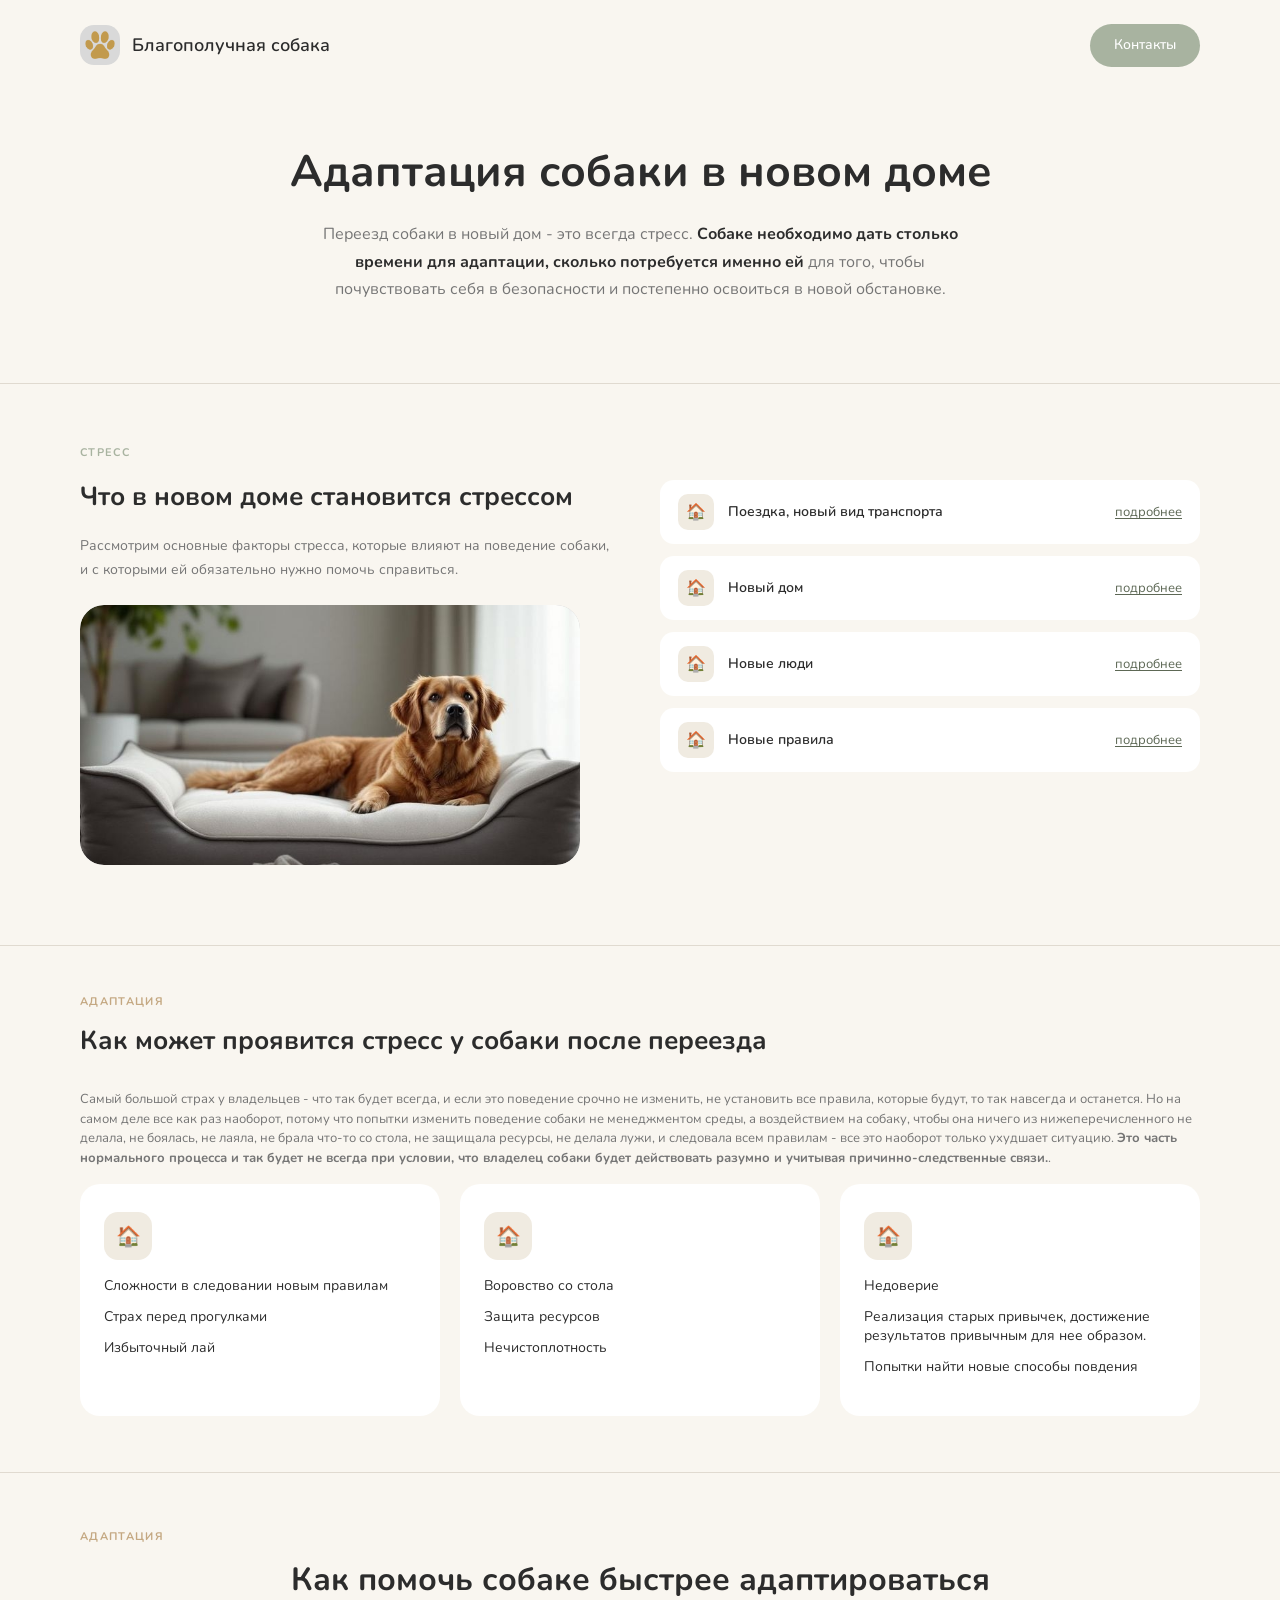
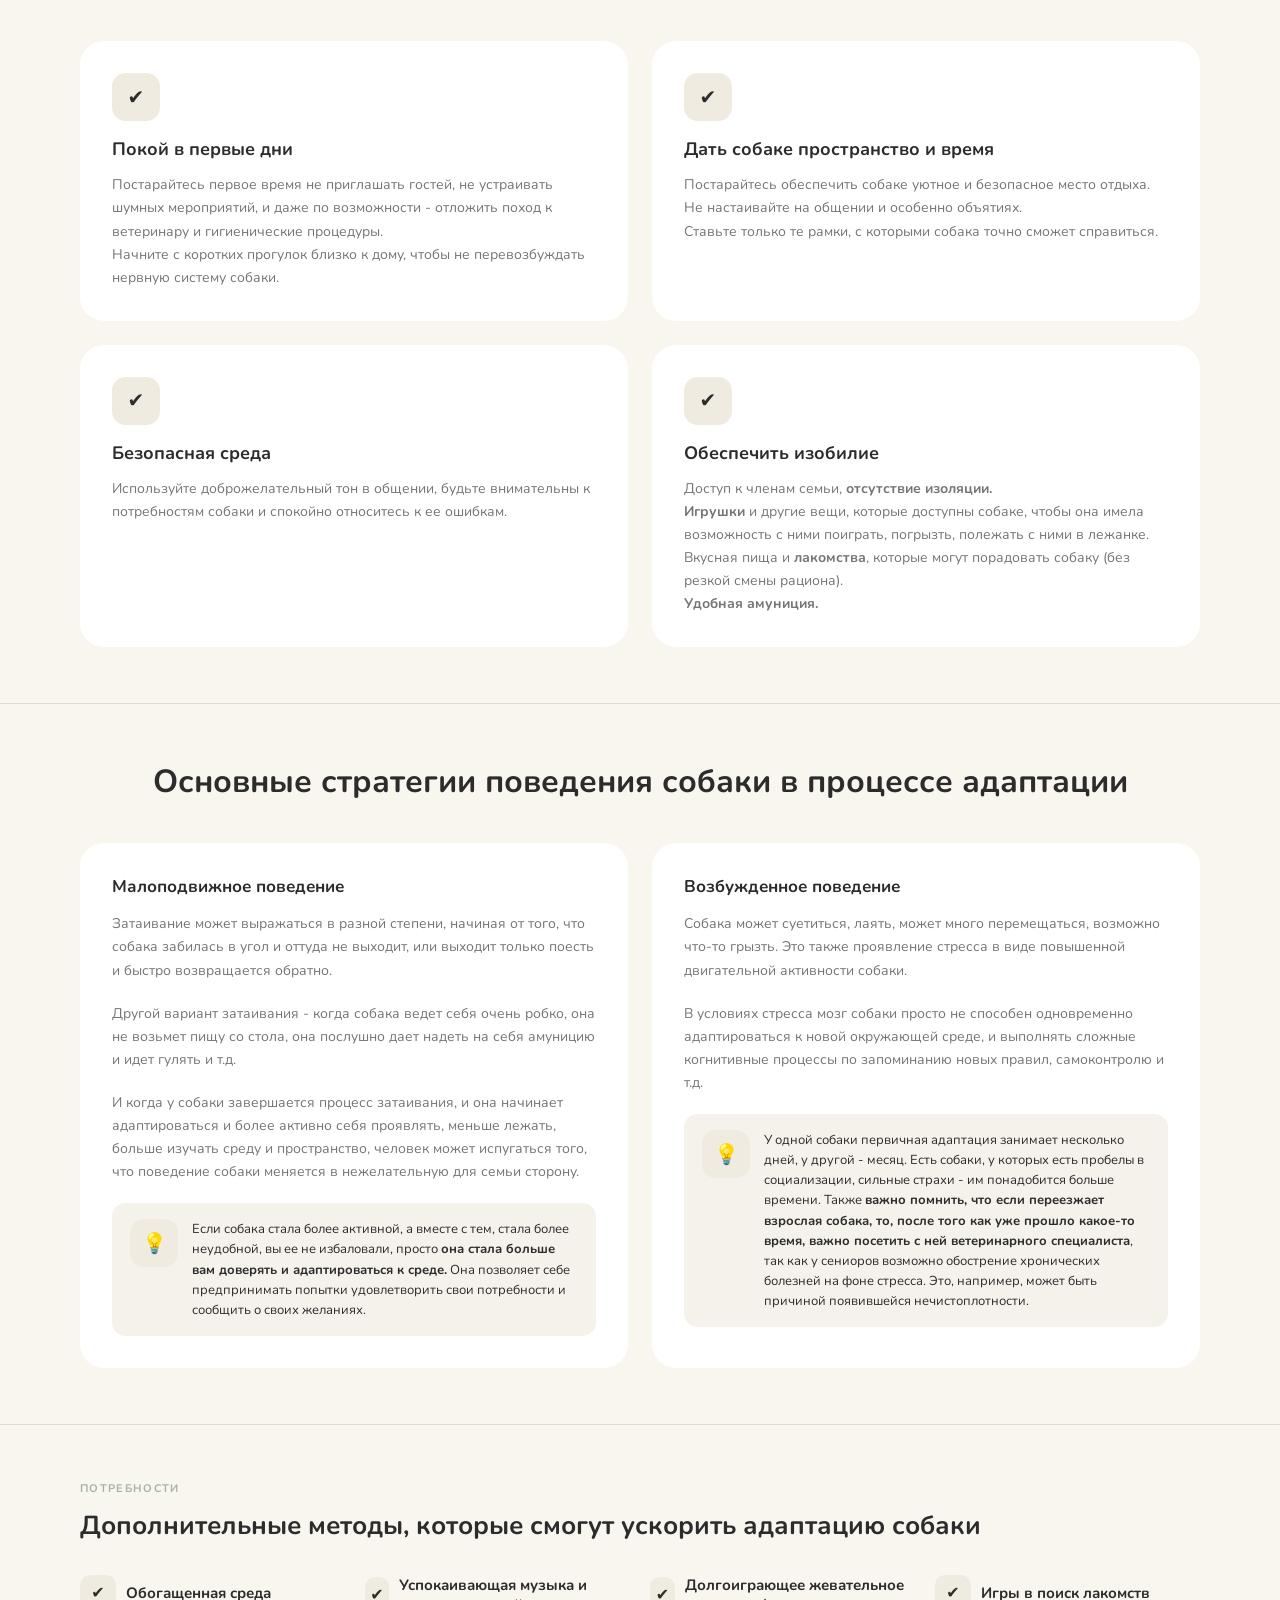
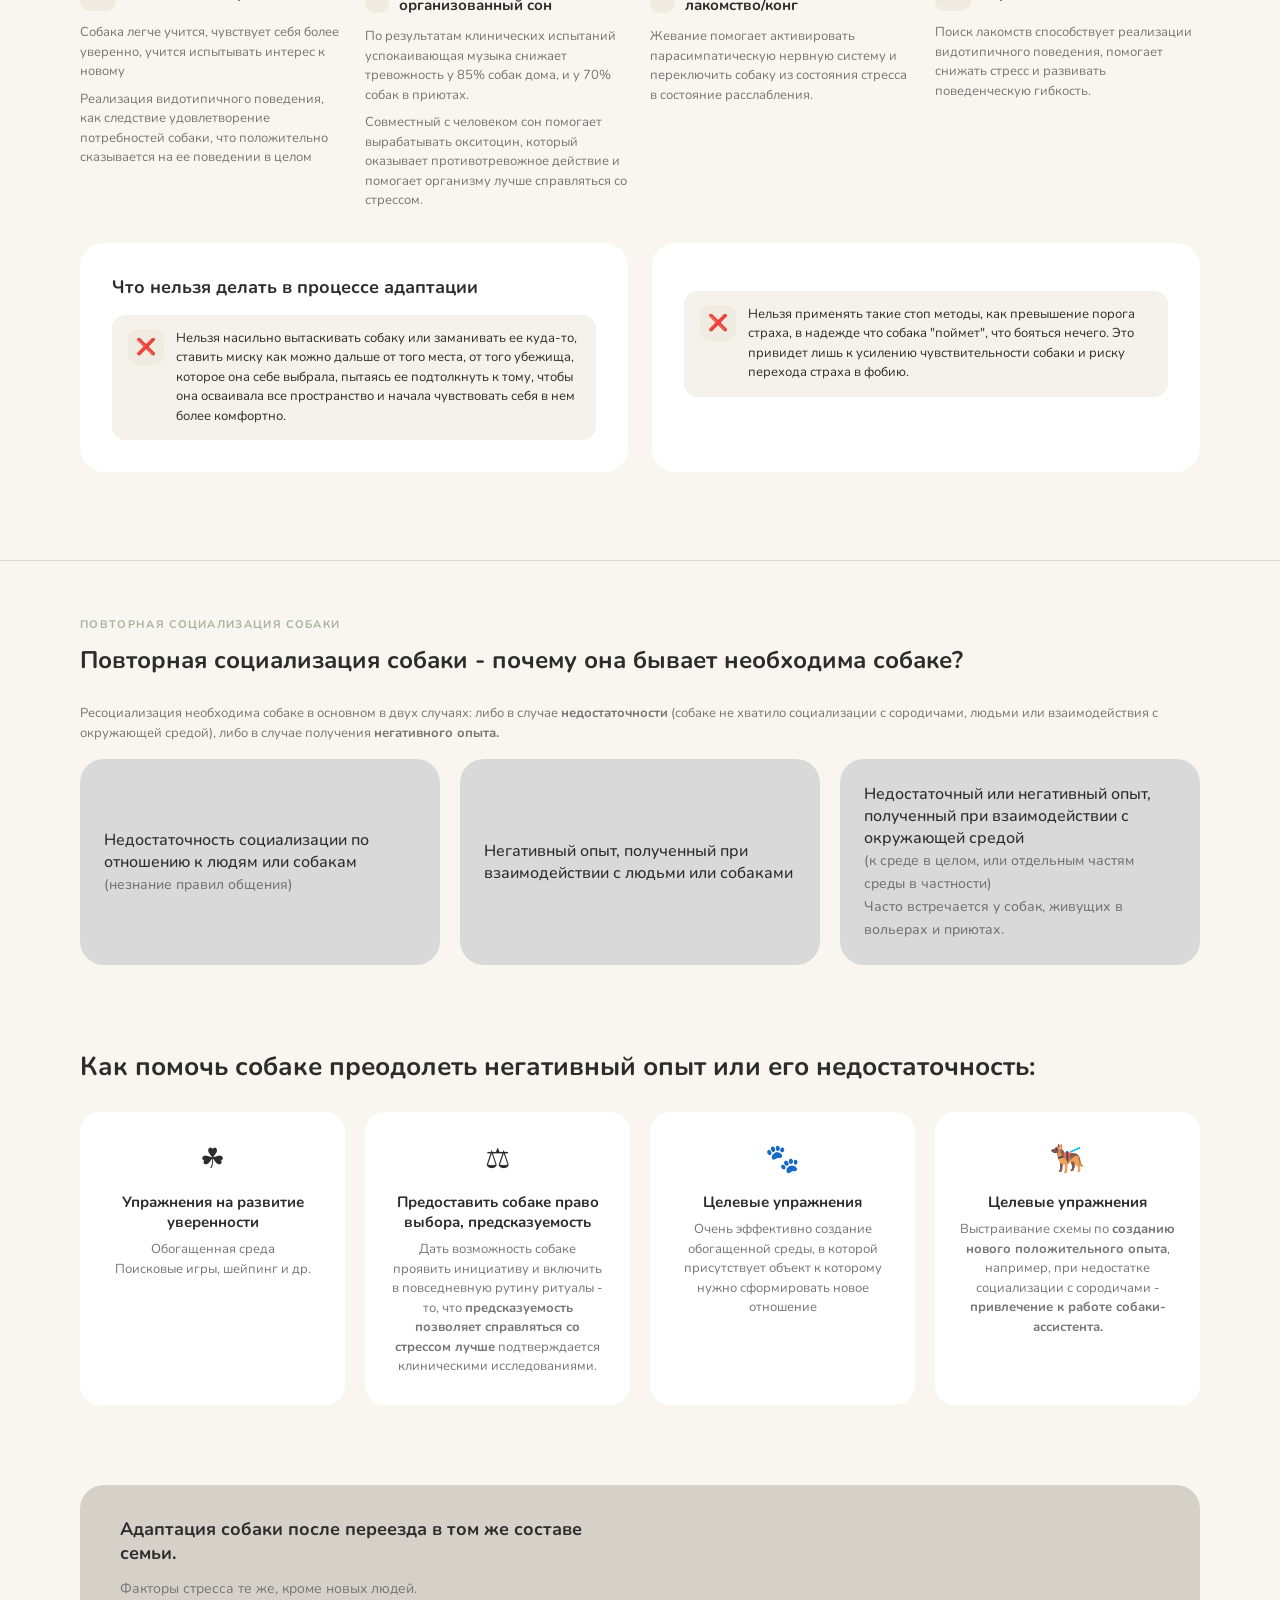
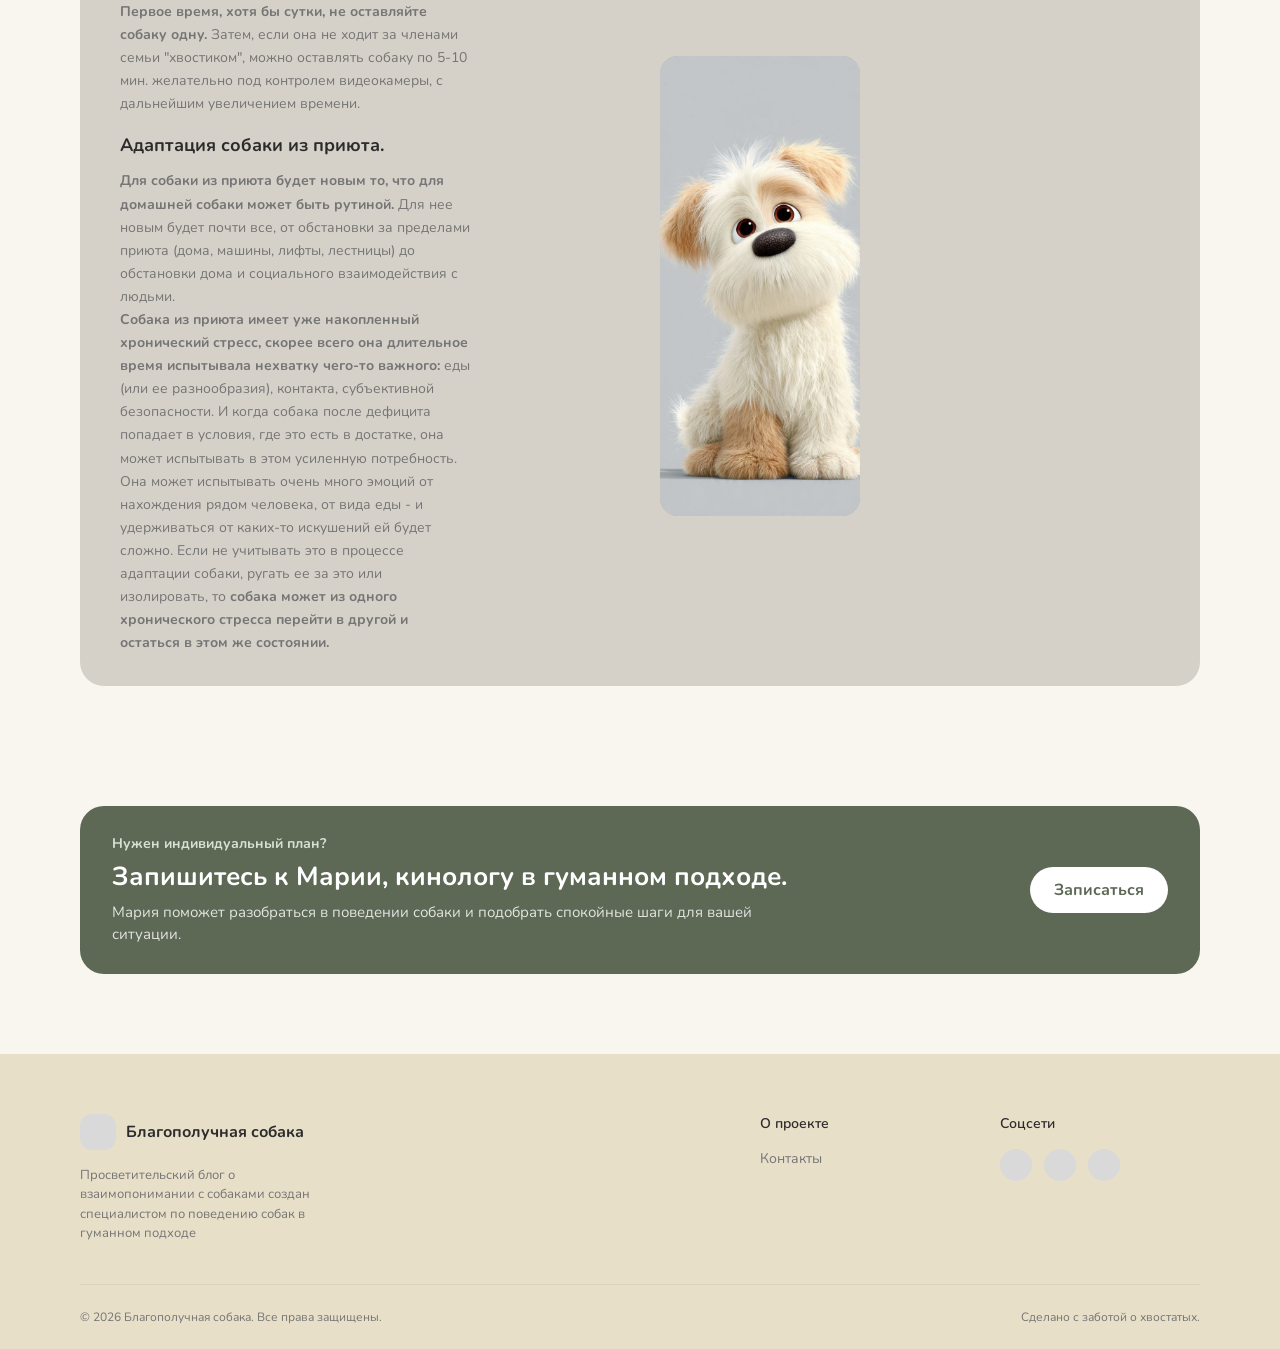
==== commit 2e6abbc0: "Update Maria copy and contact form" ====
--- a/adaptation/Адаптация_собаки_—_Благополучная_собака.html
+++ b/adaptation/Адаптация_собаки_—_Благополучная_собака.html
@@ -22,7 +22,7 @@
             </a>
             <div class="header-right">
                 <nav class="nav"></nav>
-                <a href="https://forms.gle/RQvBHuGSBAH4rzZR6" class="header-contacts-btn">Контакты</a>
+                <a href="mailto:order@sknms.ru" class="header-contacts-btn contact-trigger">Контакты</a>
             </div>
         </header>
 
@@ -337,7 +337,7 @@
                 <h2 class="specialist-cta__title">Запишитесь к Марии, кинологу в гуманном подходе.</h2>
                 <p class="specialist-cta__text">Мария поможет разобраться в поведении собаки и подобрать спокойные шаги для вашей ситуации.</p>
             </div>
-            <a class="specialist-cta__button" href="https://forms.gle/RQvBHuGSBAH4rzZR6">Записаться</a>
+            <a class="specialist-cta__button contact-trigger" href="mailto:order@sknms.ru">Записаться</a>
         </div>
     </section>
 
@@ -359,7 +359,7 @@
                     <div>
                         <div class="footer-column-title">О проекте</div>
                         <div class="footer-links">
-                            <a href="#contacts">Контакты</a>
+                            <a href="mailto:order@sknms.ru" class="contact-trigger">Контакты</a>
                         </div>
                     </div>
                     <div>
--- a/css/common.css
+++ b/css/common.css
@@ -183,13 +183,15 @@
    ОБЩАЯ ПЛАШКА ЗАПИСИ К КИНОЛОГУ
    ============================================================ */
 .specialist-cta {
+    width: 100%;
+    max-width: 1200px;
     margin: 64px auto 0;
     padding: 0 40px;
+    box-sizing: border-box;
 }
 
 .specialist-cta__inner {
     width: 100%;
-    max-width: 1120px;
     margin: 0 auto;
     display: flex;
     justify-content: space-between;
@@ -350,6 +352,99 @@
 }
 
 /* ============================================================
+   ФОРМА ЗАПИСИ К КИНОЛОГУ
+   ============================================================ */
+.contacts-modal {
+    position: fixed;
+    inset: 0;
+    display: none;
+    align-items: center;
+    justify-content: center;
+    padding: 20px;
+    z-index: 2100;
+}
+
+.contacts-modal.is-open {
+    display: flex;
+}
+
+.contacts-modal__backdrop {
+    position: absolute;
+    inset: 0;
+    background: rgba(0, 0, 0, 0.42);
+}
+
+.contacts-modal__dialog {
+    position: relative;
+    z-index: 1;
+    width: 100%;
+    max-width: 500px;
+    background: #FFFFFF;
+    border-radius: 18px;
+    padding: 24px;
+    box-shadow: 0 18px 46px rgba(0, 0, 0, 0.16);
+}
+
+.contacts-modal__title {
+    margin: 0 32px 18px 0;
+    font-size: 22px;
+    line-height: 1.2;
+}
+
+.contacts-modal__close {
+    position: absolute;
+    top: 10px;
+    right: 10px;
+    border: 0;
+    background: transparent;
+    font-size: 26px;
+    line-height: 1;
+    cursor: pointer;
+}
+
+.contacts-form {
+    display: flex;
+    flex-direction: column;
+    gap: 14px;
+}
+
+.contacts-form__field {
+    display: flex;
+    flex-direction: column;
+    gap: 7px;
+    font-size: 14px;
+    font-weight: 600;
+}
+
+.contacts-form input,
+.contacts-form textarea {
+    width: 100%;
+    border: 1px solid var(--border-soft);
+    border-radius: 12px;
+    padding: 11px 12px;
+    font: inherit;
+    font-size: 15px;
+    background: #FFFFFF;
+}
+
+.contacts-form textarea {
+    min-height: 120px;
+    resize: vertical;
+}
+
+.contacts-form button {
+    margin-top: 6px;
+    border: 0;
+    border-radius: var(--radius-button);
+    padding: 13px 24px;
+    background: var(--bg-light-olive);
+    color: #FFFFFF;
+    font: inherit;
+    font-weight: 700;
+    cursor: pointer;
+}
+
+/* ============================================================
    ОБЩИЕ АДАПТИВНЫЕ ОТСТУПЫ КОНТЕЙНЕРА
    ============================================================ */
 @media (max-width: 960px) {
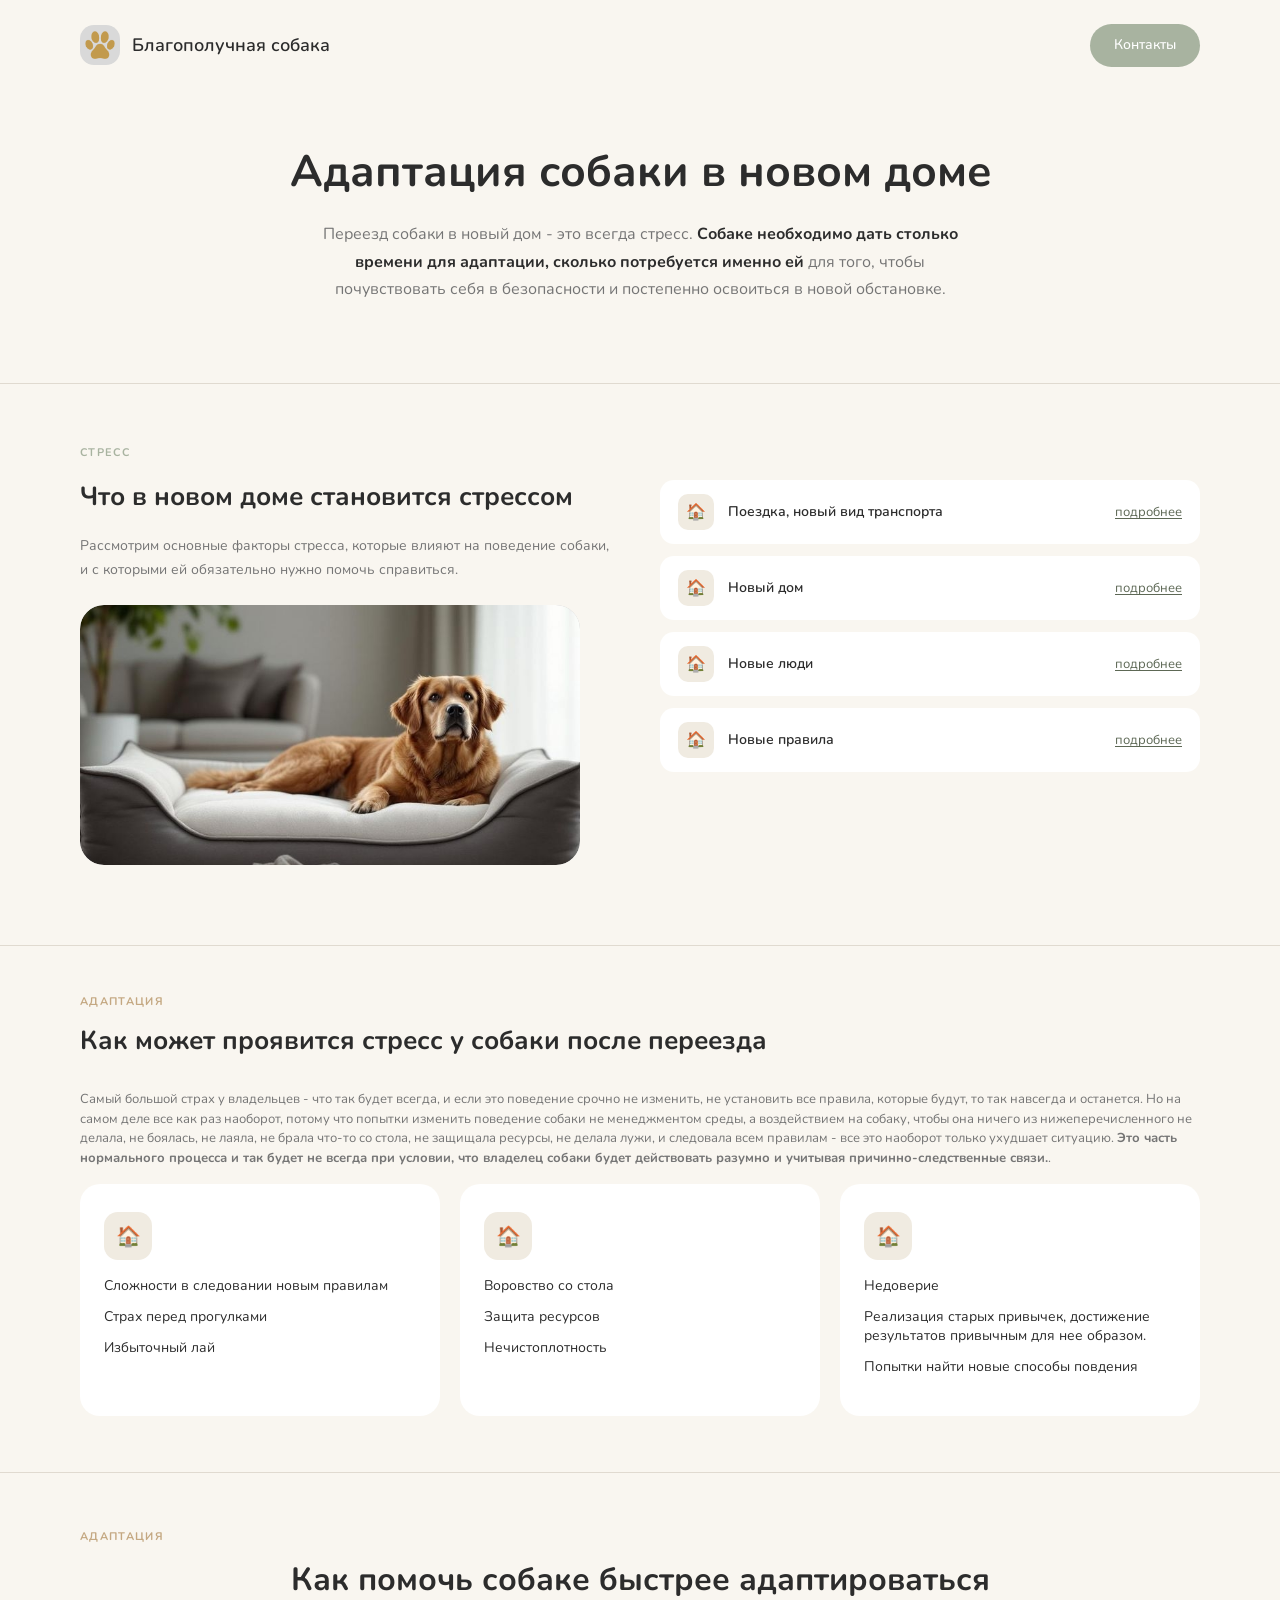
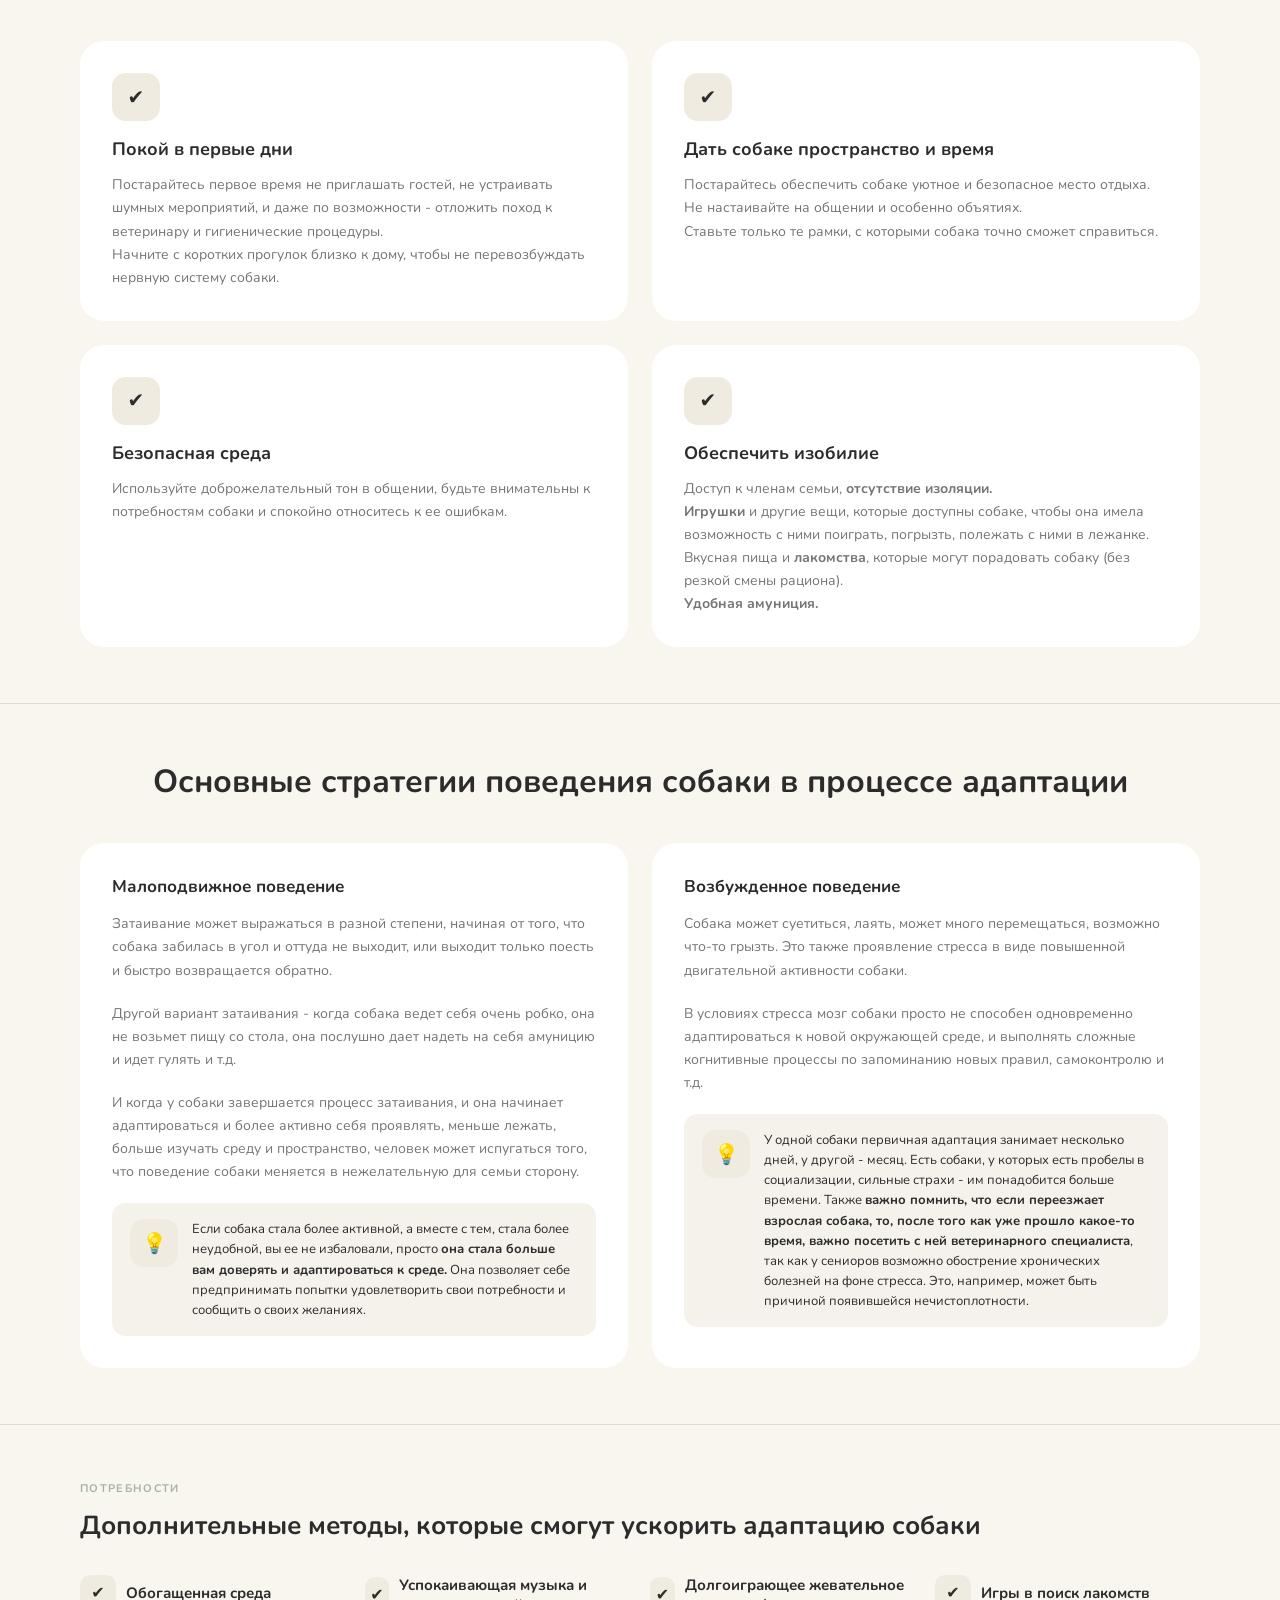
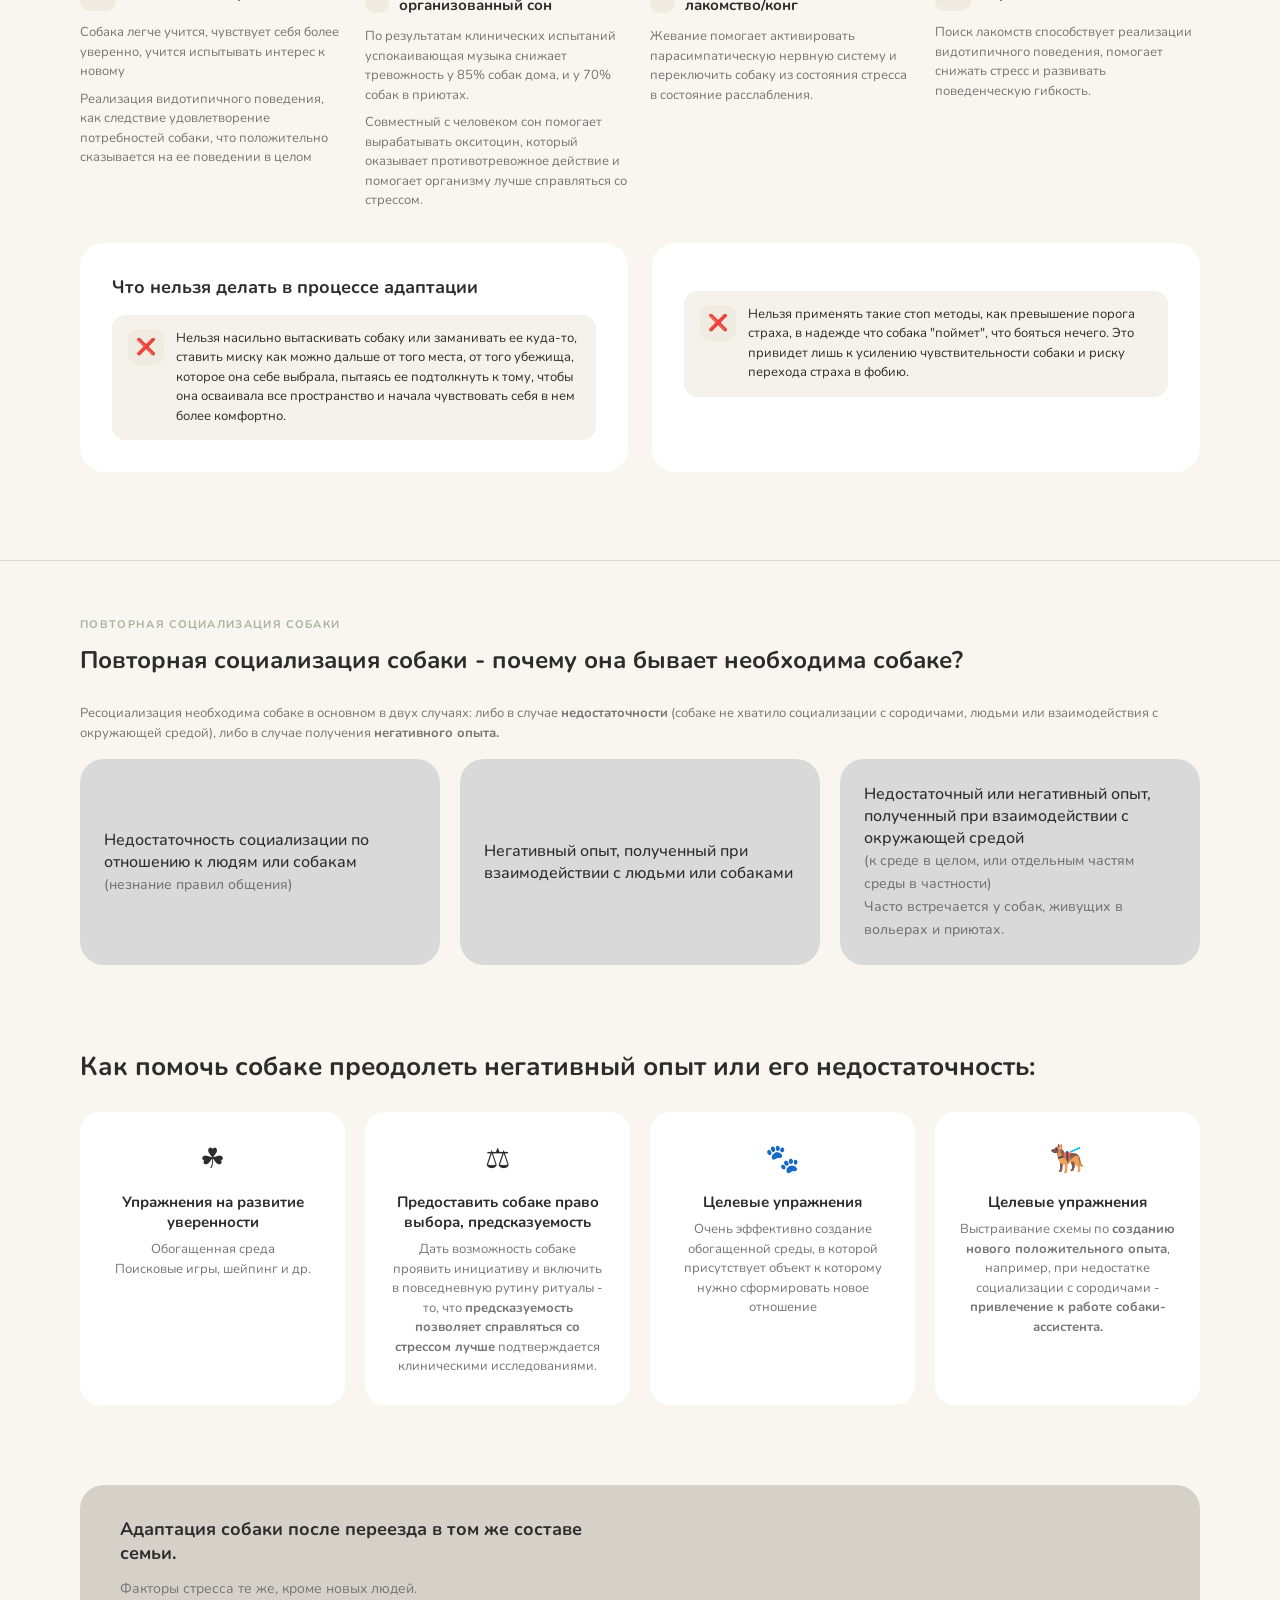
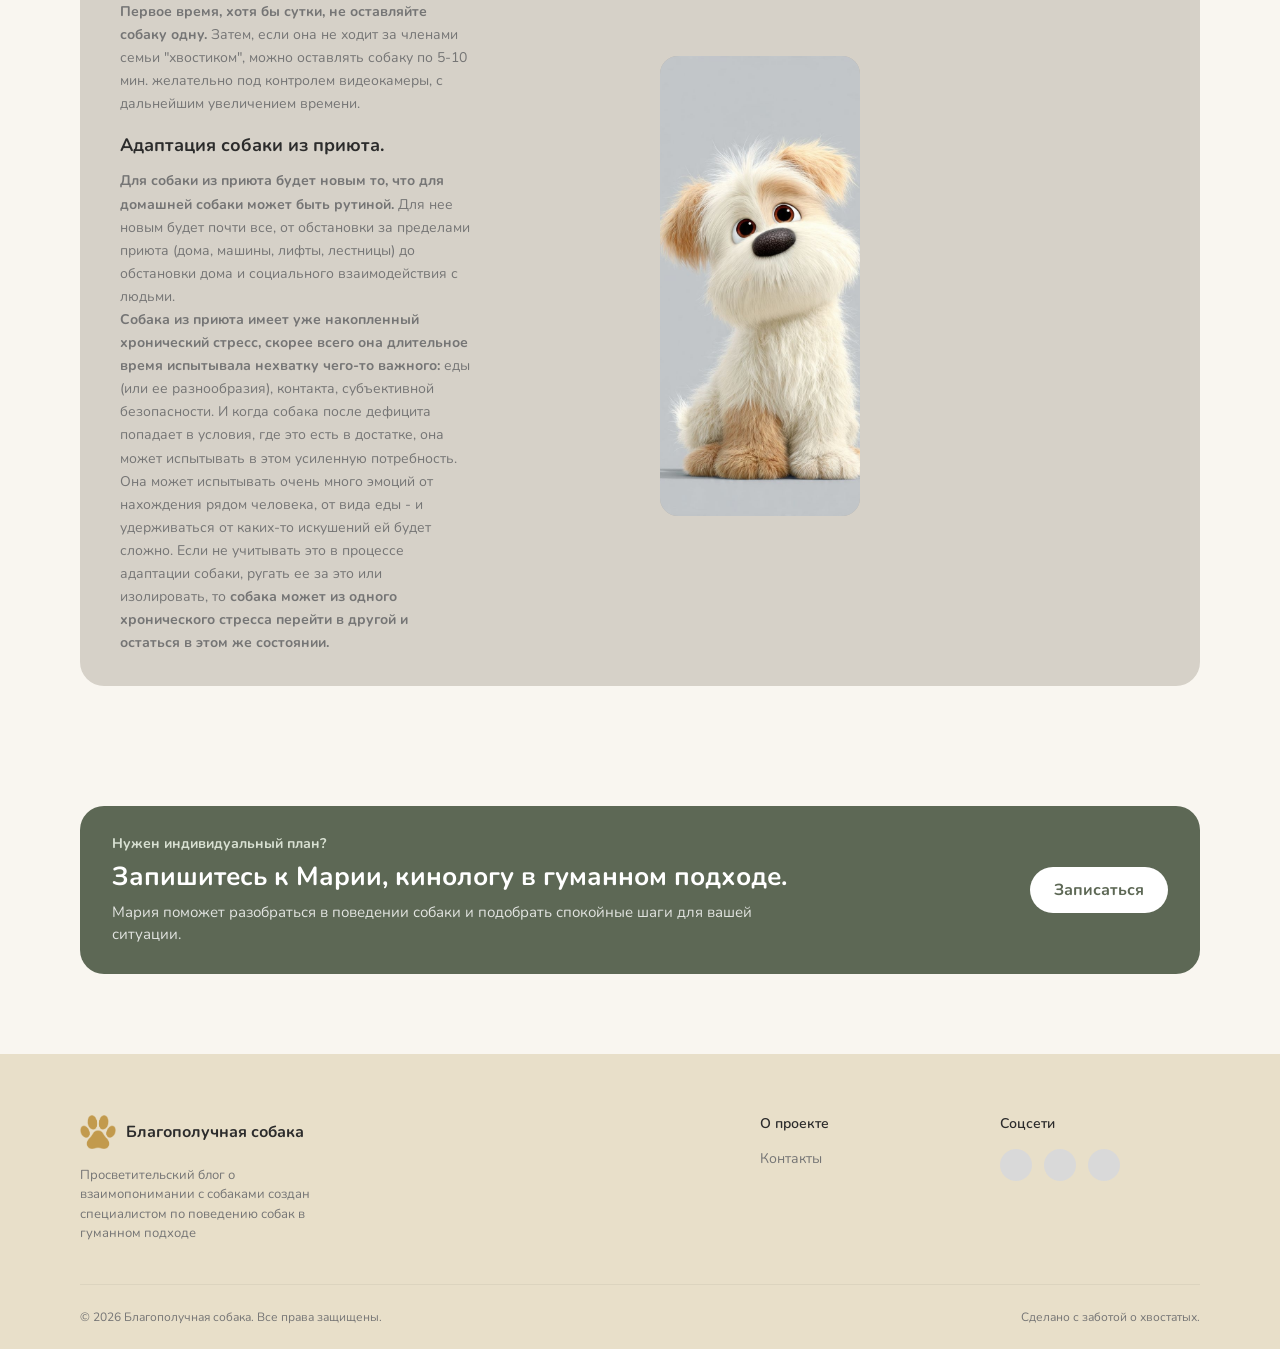
==== commit 83145704: "Use portal logo in footers" ====
--- a/adaptation/Адаптация_собаки_—_Благополучная_собака.html
+++ b/adaptation/Адаптация_собаки_—_Благополучная_собака.html
@@ -4,13 +4,27 @@
     <meta charset="UTF-8" />
     <meta name="viewport" content="width=device-width, initial-scale=1.0" />
     <title>Благополучная собака — Адаптация собаки в новом доме</title>
+    <link rel="icon" type="image/png" href="../logo.png" />
     <link rel="preconnect" href="https://fonts.googleapis.com" />
     <link rel="preconnect" href="https://fonts.gstatic.com" crossorigin />
     <link href="https://fonts.googleapis.com/css2?family=Nunito:wght@400;500;600;700;800&display=swap" rel="stylesheet" />
 <link rel="stylesheet" href="../css/common.css">
     <link rel="stylesheet" href="./style_adaptation.css">
+    <!-- Yandex.Metrika counter -->
+    <script type="text/javascript">
+        (function(m,e,t,r,i,k,a){
+            m[i]=m[i]||function(){(m[i].a=m[i].a||[]).push(arguments)};
+            m[i].l=1*new Date();
+            for (var j = 0; j < document.scripts.length; j++) {if (document.scripts[j].src === r) { return; }}
+            k=e.createElement(t),a=e.getElementsByTagName(t)[0],k.async=1,k.src=r,a.parentNode.insertBefore(k,a)
+        })(window, document,'script','https://mc.yandex.ru/metrika/tag.js?id=113562674', 'ym');
+
+        ym(113562674, 'init', {ssr:true, webvisor:true, clickmap:true, ecommerce:"dataLayer", referrer: document.referrer, url: location.href, accurateTrackBounce:true, trackLinks:true});
+    </script>
+    <!-- /Yandex.Metrika counter -->
 </head>
 <body class="page">
+    <noscript><div><img src="https://mc.yandex.ru/watch/113562674" style="position:absolute; left:-9999px;" alt="" /></div></noscript>
 
 <!-- ОБЩИЙ HEADER (одинаков на всех страницах) -->
         <header class="container header">
@@ -347,7 +361,7 @@
                 <div class="footer-top">
                     <div class="footer-logo-block">
                         <div class="footer-logo">
-                            <div class="footer-logo-icon"></div>
+                            <img class="footer-logo-icon" src="../logo.png" alt="">
                             <div class="footer-logo-text">Благополучная собака</div>
                         </div>
                         <p class="footer-description">
--- a/css/common.css
+++ b/css/common.css
@@ -56,6 +56,12 @@
     background: #D9D9D9;
 }
 
+.footer-logo .footer-logo-icon {
+    object-fit: contain;
+    background: transparent;
+    display: block;
+}
+
 /* ============================================================
    ОБЩИЙ HEADER (одинаков на всех страницах)
    ============================================================ */
@@ -444,6 +450,23 @@
     cursor: pointer;
 }
 
+.contacts-form button:disabled {
+    cursor: wait;
+    opacity: 0.75;
+}
+
+.contacts-form__status {
+    min-height: 20px;
+    margin: 0;
+    font-size: 14px;
+    line-height: 1.4;
+    color: var(--bg-dark-green);
+}
+
+.contacts-form__status.is-error {
+    color: #A14B4B;
+}
+
 /* ============================================================
    ОБЩИЕ АДАПТИВНЫЕ ОТСТУПЫ КОНТЕЙНЕРА
    ============================================================ */
